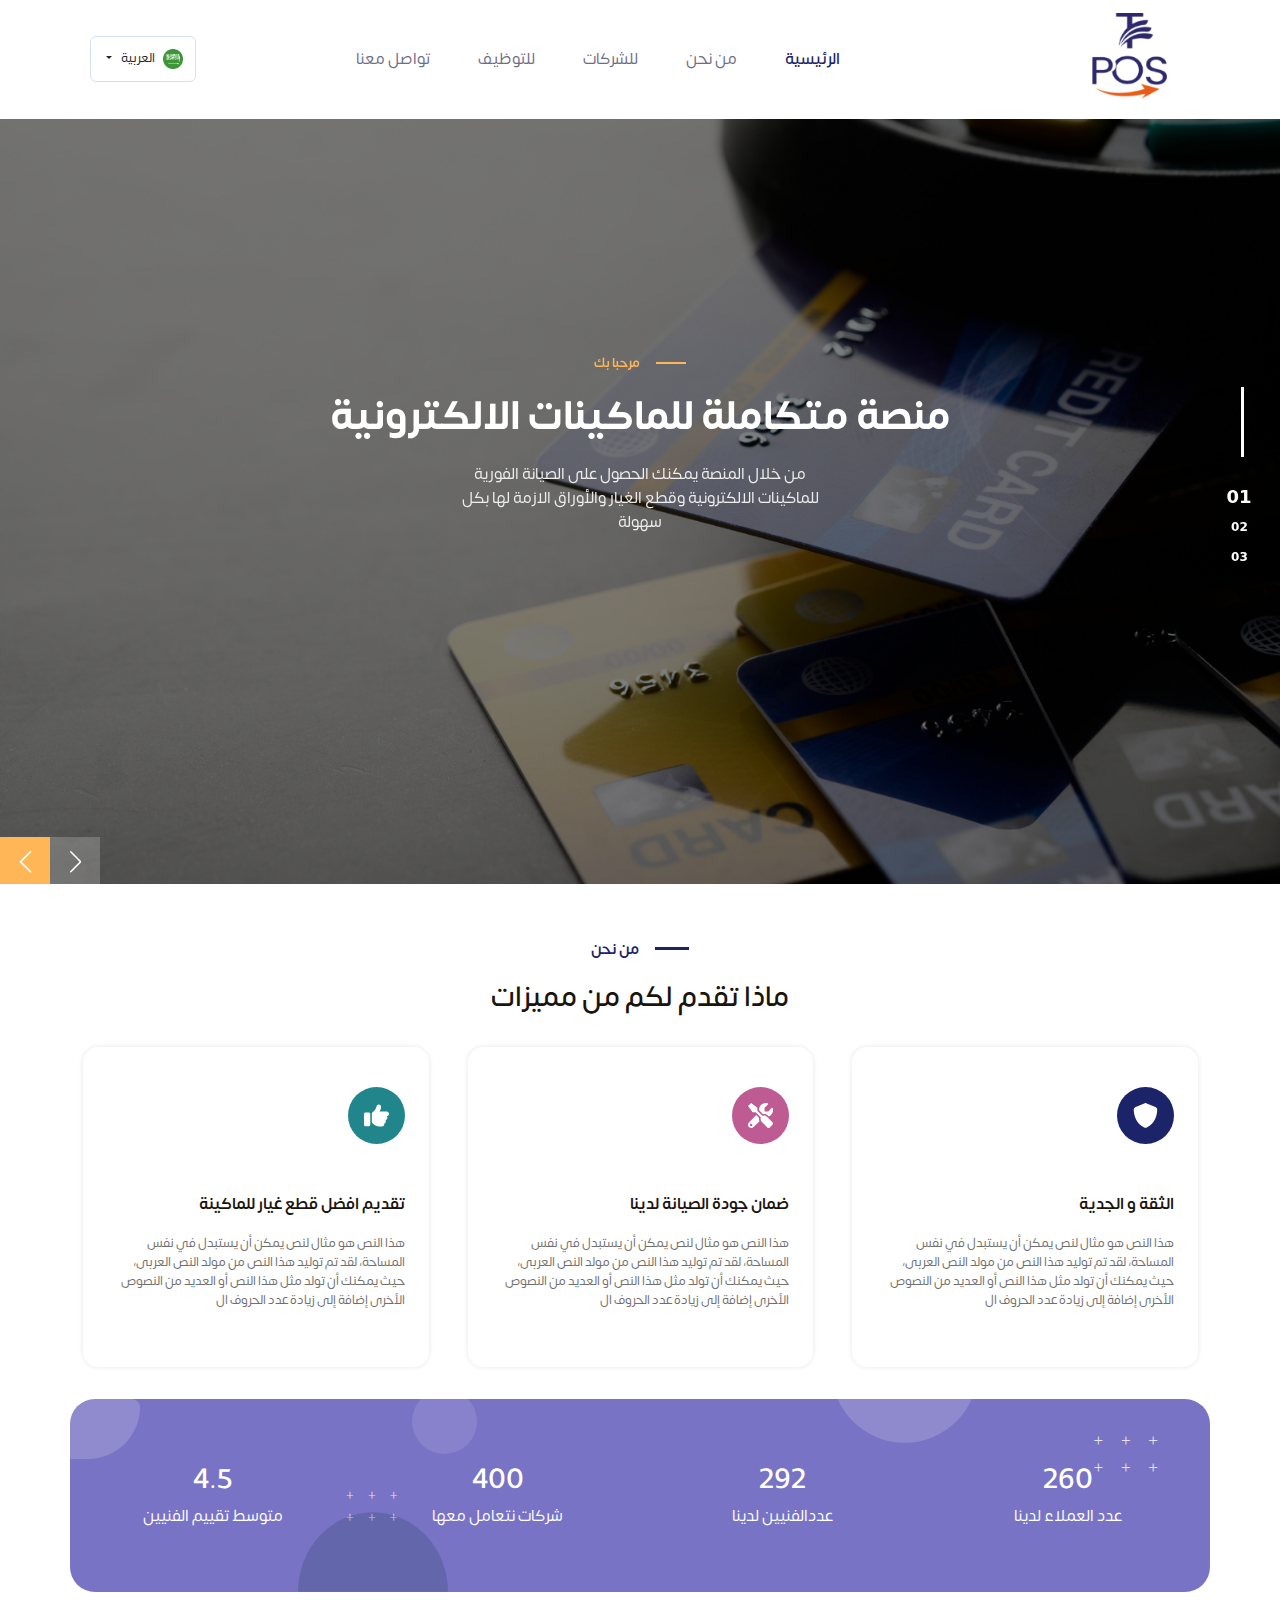
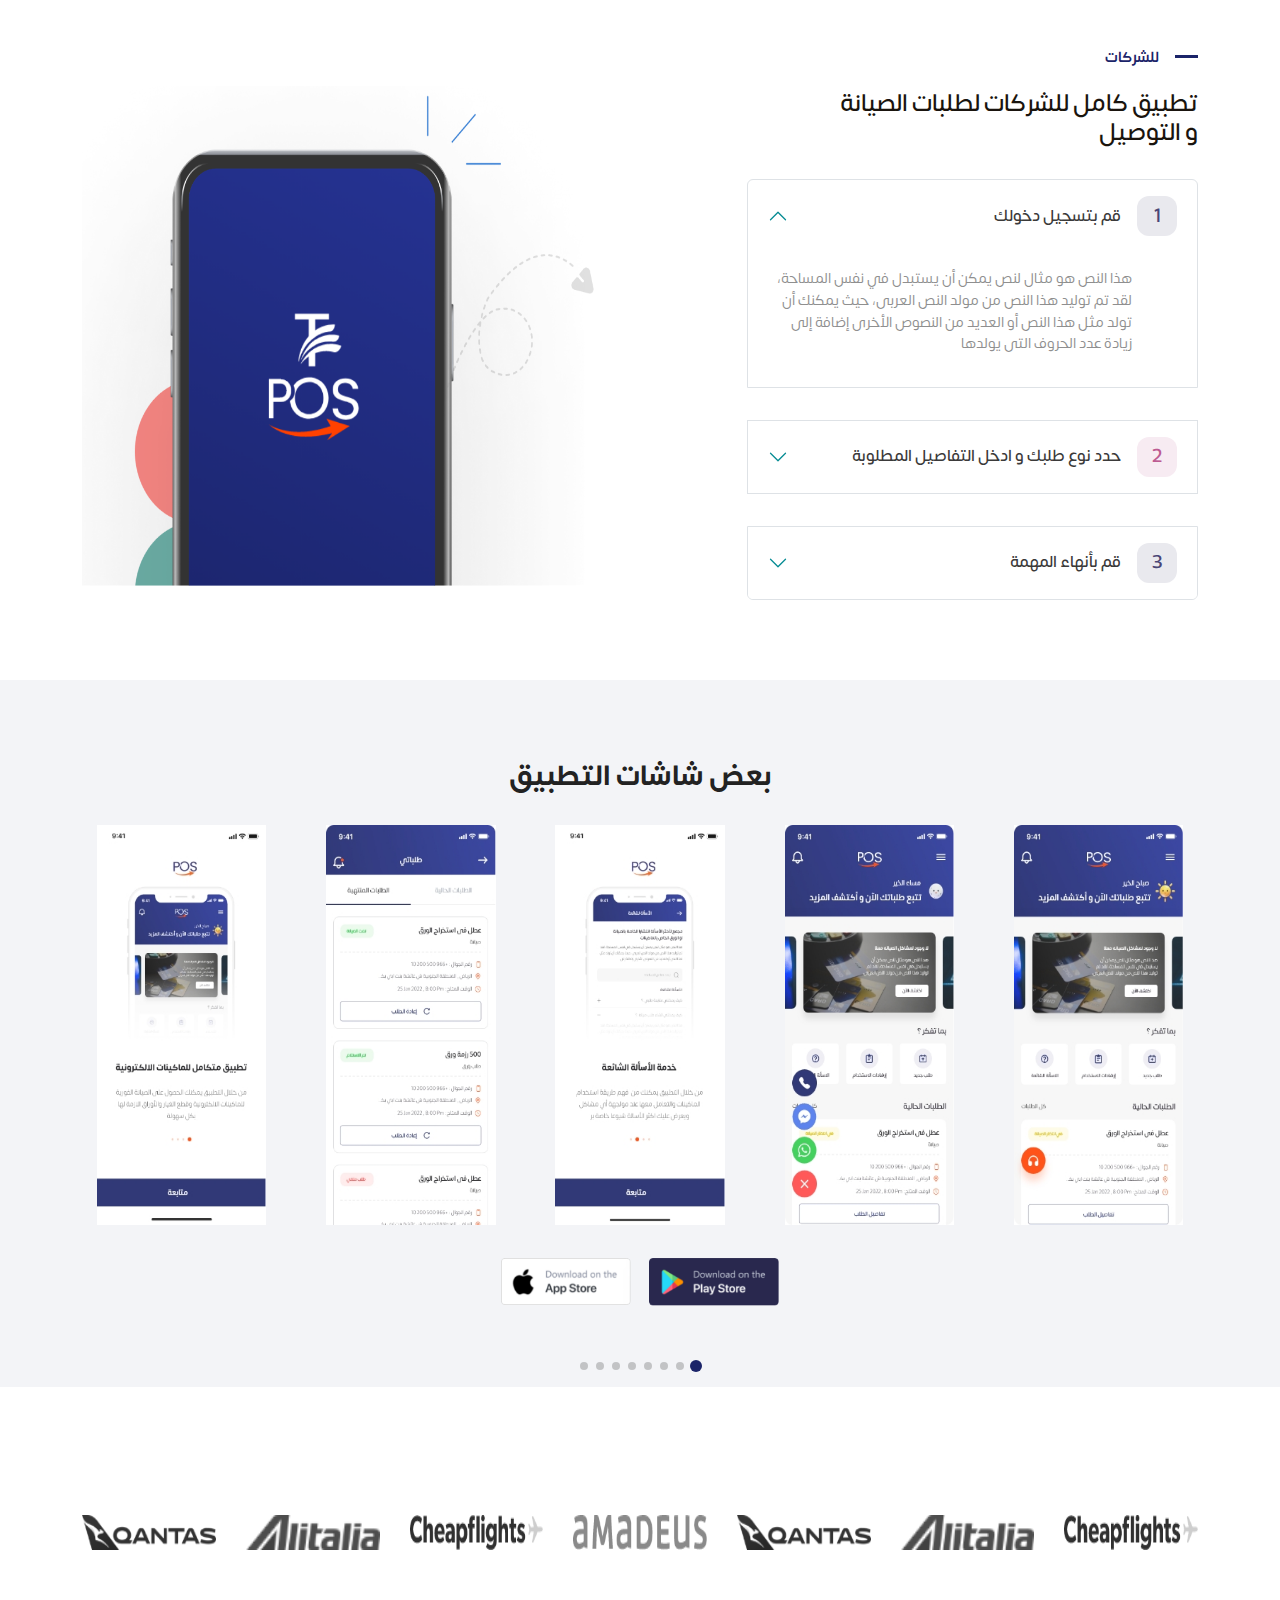
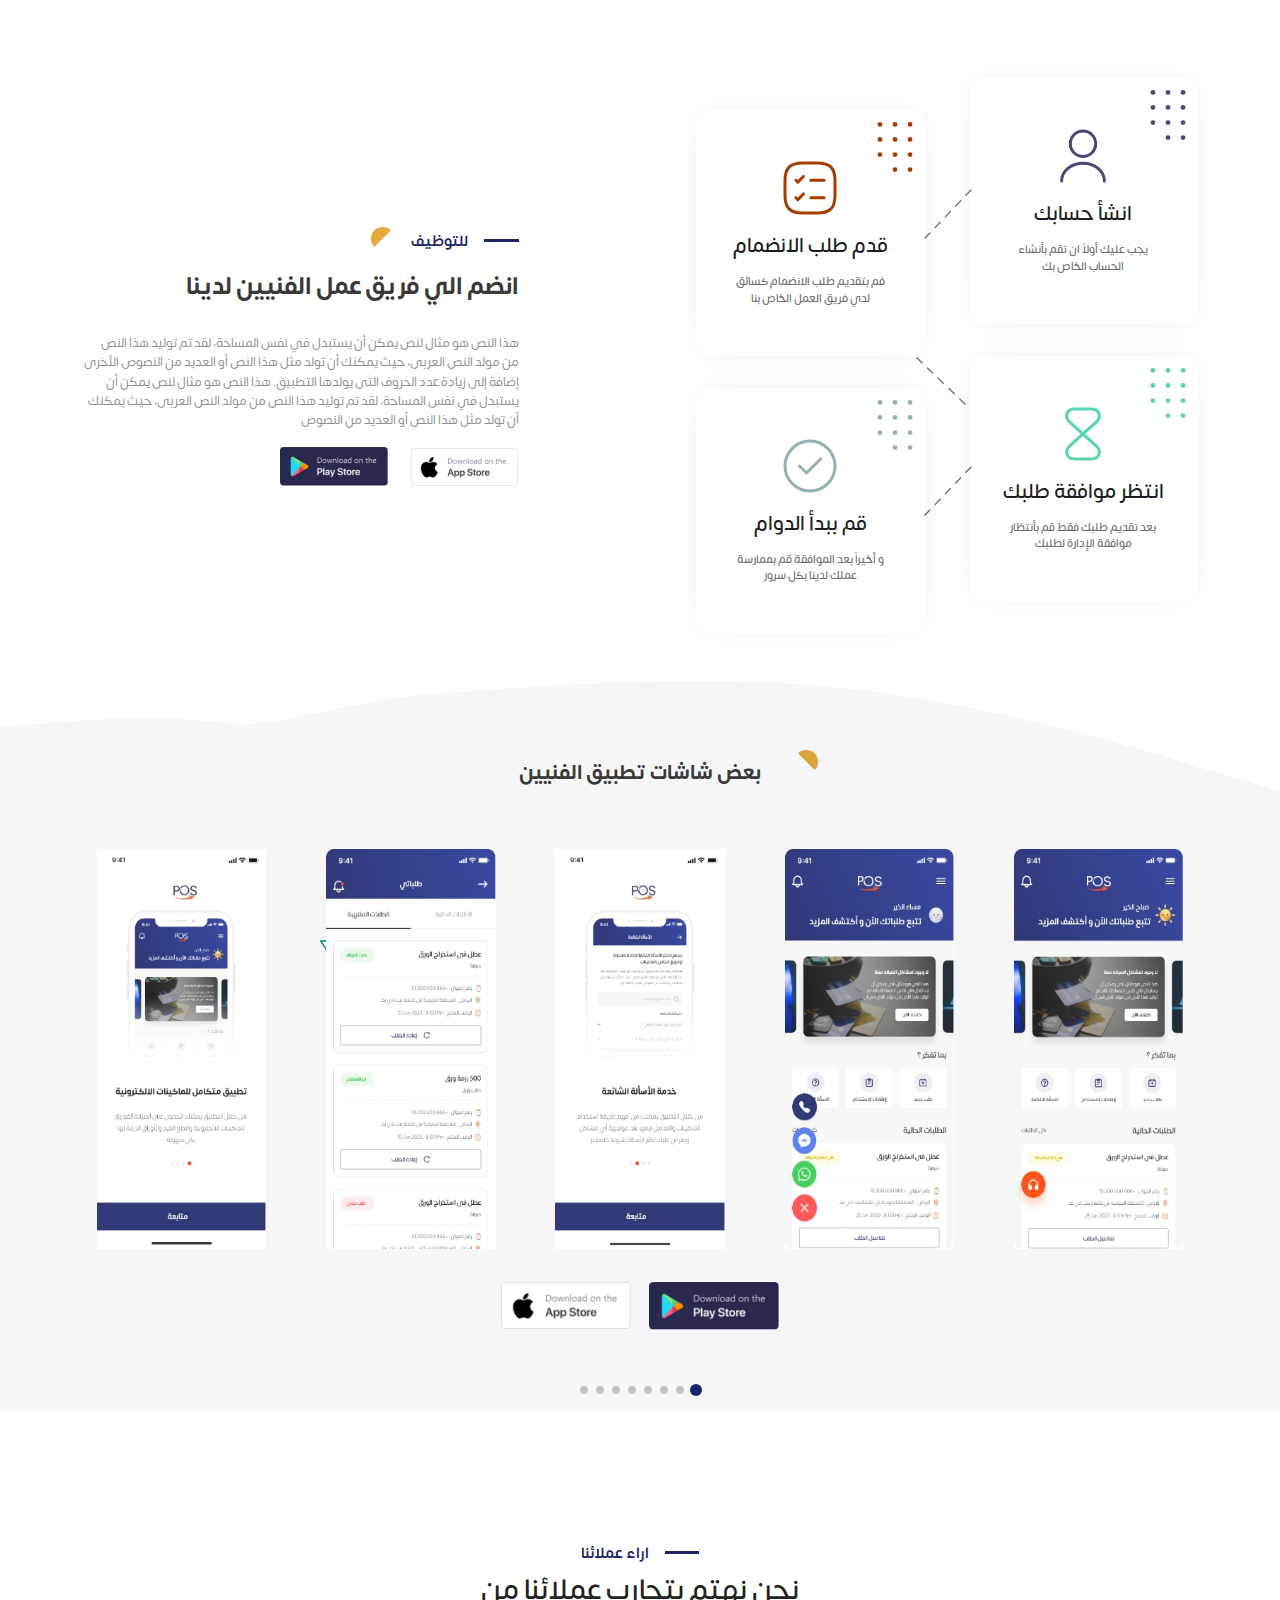
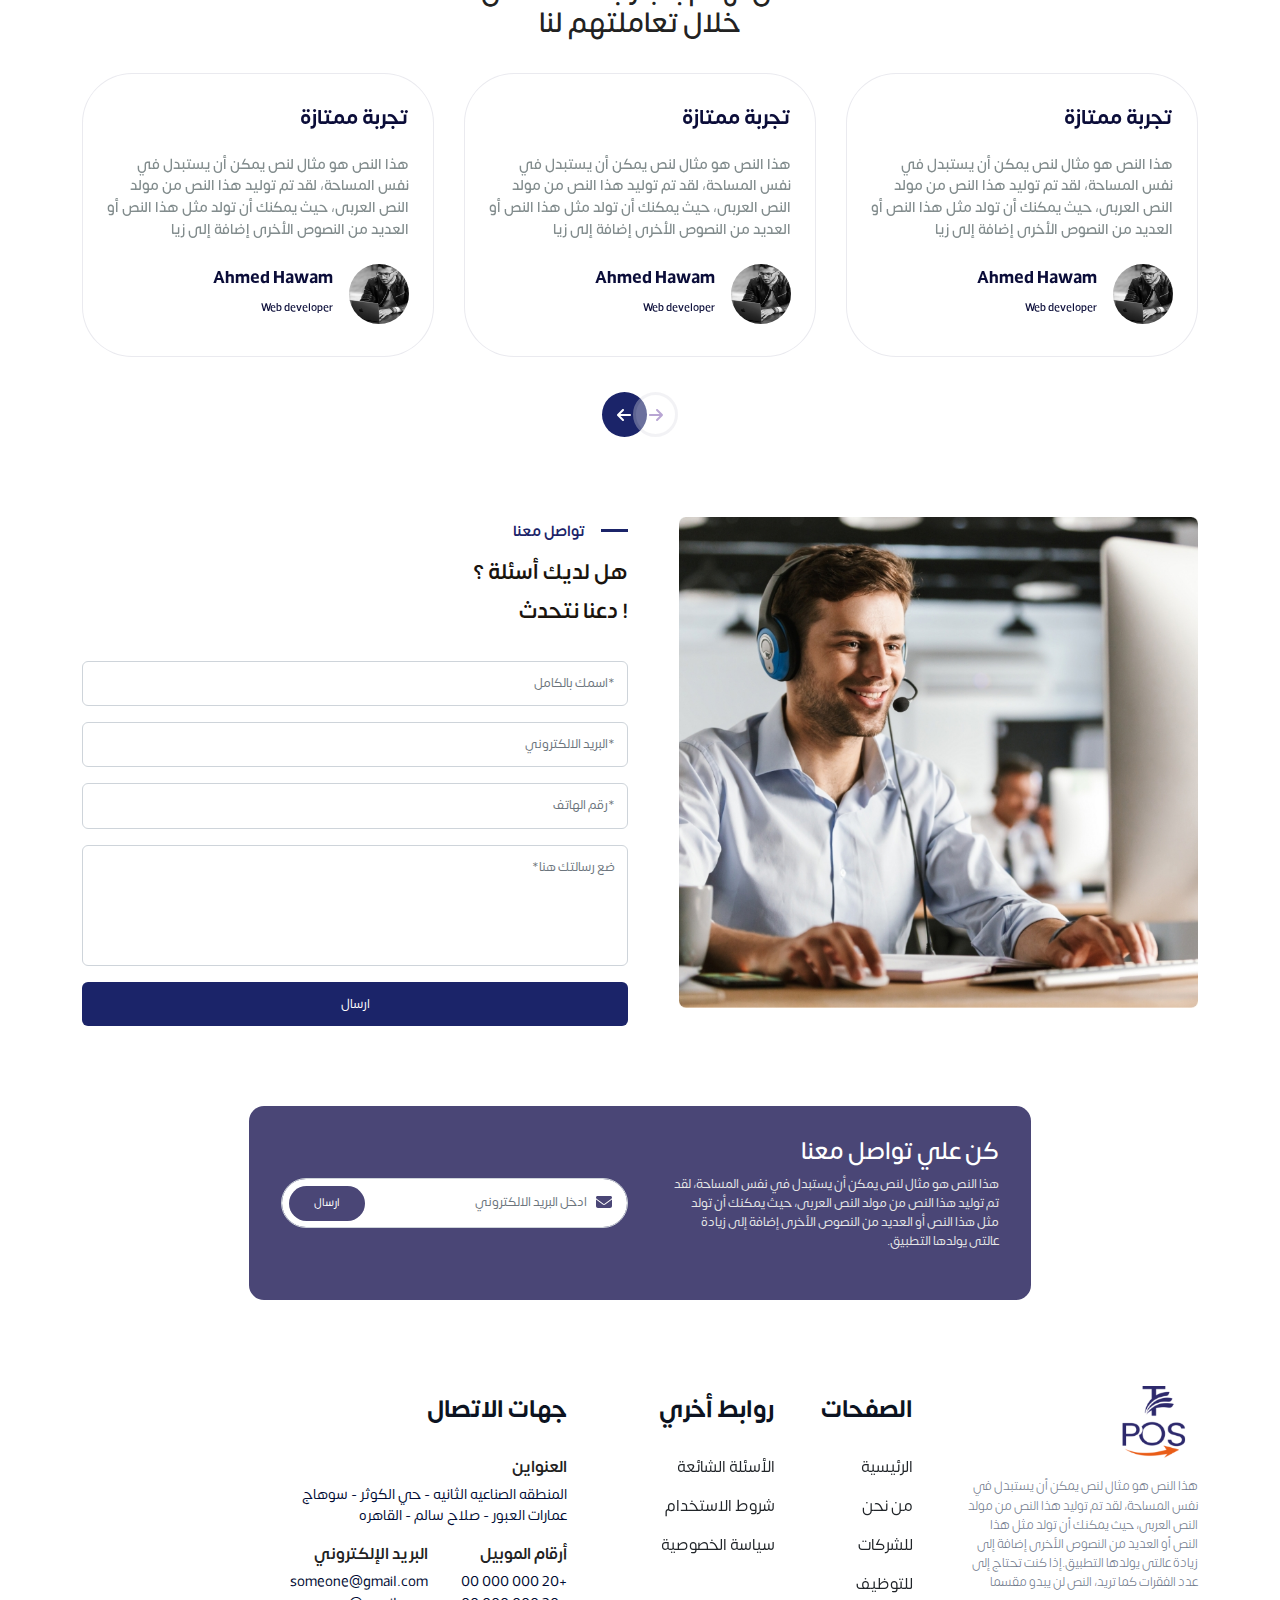
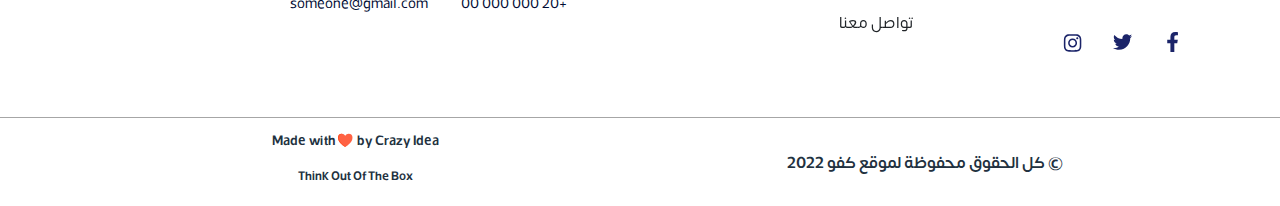
==== index.html @ 5442996f "first commit" ====
<!DOCTYPE html>
<html lang="en">
  <head>
    <meta charset="UTF-8" />
    <meta http-equiv="X-UA-Compatible" content="IE=edge" />
    <meta name="viewport" content="width=device-width, initial-scale=1.0" />
    <title>T Pos</title>
    <link rel="icon" type="image/x-icon" href="media/image/logo.ico" />
    <!-- Css -->
    <link rel="stylesheet" href="css/bootstrap.min.css" />
    <link rel="stylesheet" href="sass/style.css" />
    <link rel="stylesheet" href="css/fontawesome.min.css" />
    <link rel="stylesheet" href="css/all.min.css" />
    <link rel="stylesheet" href="css/swiper-bundle.min.css" />
    <link rel="stylesheet" href="css/hover-min.css" />

    <!-- Js -->
    <script src="js/bootstrap.min.js"></script>
    <script src="js/fontawesome.min.js"></script>
    <script src="js/all.min.js"></script>
    <script src="js/swiper-bundle.min.js"></script>
    <script src="js/jquery-3.5.1.min.js"></script>
    <style></style>
  </head>

  <body>
    <!-- =========== ? navbar =========== -->
    <nav class="navbar navbar-expand-lg">
      <div class="container">
        <a class="navbar-brand" href="#"
          ><img src="./media/image/logo.png" alt="logo"
        /></a>
        <button
          class="navbar-toggler"
          type="button"
          data-bs-toggle="collapse"
          data-bs-target="#navbarNav"
          aria-controls="navbarNav"
          aria-expanded="false"
          aria-label="Toggle navigation"
        >
          <span class="navbar-toggler-icon"></span>
        </button>
        <div class="collapse navbar-collapse" id="navbarNav">
          <ul class="navbar-nav">
            <li class="nav-item">
              <a class="nav-link" aria-current="page" href="index.html"
                >الرئيسية</a
              >
            </li>
            <li class="nav-item">
              <a class="nav-link" href="#about">من نحن</a>
            </li>
            <li class="nav-item">
              <a class="nav-link" href="#company">للشركات</a>
            </li>
            <li class="nav-item">
              <a class="nav-link" href="#employment">للتوظيف</a>
            </li>
            <li class="nav-item">
              <a class="nav-link" href="#contact">تواصل معنا</a>
            </li>
          </ul>
          <div class="dropdown">
            <button
              class="btn dropdown-toggle"
              type="button"
              data-bs-toggle="dropdown"
              aria-expanded="false"
            >
              <img src="./media/image/arabic.png" alt="lang" />العربية
            </button>
            <ul class="dropdown-menu">
              <li>
                <a class="dropdown-item" href="#">
                  <img src="./media/image/arabic.png" alt="lang" />العربية
                </a>
              </li>
              <li>
                <a class="dropdown-item" href="#">
                  <img src="./media/image/english.png" alt="lang" />الانجليزية
                </a>
              </li>
            </ul>
          </div>
        </div>
      </div>
    </nav>
    <!-- =========== ? navbar =========== -->

    <!-- =========== ? header =========== -->
    <section class="header">
      <!-- Swiper -->
      <div class="swiper-container headerSwiper">
        <div class="swiper-wrapper">
          <div class="swiper-slide">
            <img src="media/image/header.jpg" alt="header" />
          </div>
          <div class="swiper-slide">
            <img src="media/image/header.jpg" alt="header" />
          </div>
          <div class="swiper-slide">
            <img src="media/image/header.jpg" alt="header" />
          </div>
        </div>
        <div class="text-header">
          <p>مرحبا بك</p>
          <h1>منصة متكاملة للماكينات الالكترونية</h1>
          <span
            >من خلال المنصة يمكنك الحصول على الصيانة الفورية للماكينات
            الالكترونية وقطع الغيار والأوراق الازمة لها بكل سهولة</span
          >
        </div>
        <div class="arrow">
          <div class="swiper-button-next"></div>
          <div class="swiper-button-prev"></div>
        </div>
        <div class="swiper-pagination"></div>
      </div>

      <!-- Initialize Swiper -->
      <script>
        var swiper = new Swiper(".headerSwiper", {
          pagination: {
            el: ".swiper-pagination",
            clickable: true,
            renderBullet: function (index, className) {
              return (
                '<span class="' +
                className +
                '">' +
                "0" +
                (index + 1) +
                "</span>"
              );
            },
          },
          autoplay: {
            delay: 5000,
            disableOnInteraction: false,
          },
          navigation: {
            nextEl: ".swiper-button-next",
            prevEl: ".swiper-button-prev",
          },
        });
      </script>
    </section>
    <!-- =========== ? header =========== -->

    <!-- =========== ? about =========== -->
    <section class="about" id="about">
      <div class="container">
        <p class="text-header">من نحن</p>
        <h3 class="title_section">ماذا تقدم لكم من مميزات</h3>
        <!-- Start card about -->
        <div class="card_about">
          <i class="fa-solid fa-shield"></i>
          <h4>الثقة و الجدية</h4>
          <p>
            هذا النص هو مثال لنص يمكن أن يستبدل في نفس المساحة، لقد تم توليد هذا
            النص من مولد النص العربى، حيث يمكنك أن تولد مثل هذا النص أو العديد
            من النصوص الأخرى إضافة إلى زيادة عدد الحروف ال
          </p>
        </div>
        <!-- End card about -->

        <!-- Start card about -->
        <div class="card_about">
          <i class="fa-solid fa-screwdriver-wrench"></i>
          <h4>ضمان جودة الصيانة لدينا</h4>
          <p>
            هذا النص هو مثال لنص يمكن أن يستبدل في نفس المساحة، لقد تم توليد هذا
            النص من مولد النص العربى، حيث يمكنك أن تولد مثل هذا النص أو العديد
            من النصوص الأخرى إضافة إلى زيادة عدد الحروف ال
          </p>
        </div>
        <!-- End card about -->

        <!-- Start card about -->
        <div class="card_about">
          <i class="fa-solid fa-thumbs-up"></i>
          <h4>تقديم افضل قطع غيار للماكينة</h4>
          <p>
            هذا النص هو مثال لنص يمكن أن يستبدل في نفس المساحة، لقد تم توليد هذا
            النص من مولد النص العربى، حيث يمكنك أن تولد مثل هذا النص أو العديد
            من النصوص الأخرى إضافة إلى زيادة عدد الحروف ال
          </p>
        </div>
        <!-- End card about -->
      </div>
    </section>
    <!-- =========== ? about =========== -->

    <!-- =========== ? statistics =========== -->
    <section class="statistics container">
      <!-- Start card statistics -->
      <div class="card_statistics">
        <h3 class="counter">260</h3>
        <p>عدد العملاء لدينا</p>
      </div>
      <!-- End card statistics -->

      <!-- Start card statistics -->
      <div class="card_statistics">
        <h3 class="counter">292</h3>
        <p>عددالفنيين لدينا</p>
      </div>
      <!-- End card statistics -->

      <!-- Start card statistics -->
      <div class="card_statistics">
        <h3 class="counter">400</h3>
        <p>شركات نتعامل معها</p>
      </div>
      <!-- End card statistics -->

      <!-- Start card statistics -->
      <div class="card_statistics">
        <h3 class="counter">4.5</h3>
        <p>متوسط تقييم الفنيين</p>
      </div>
      <!-- End card statistics -->
    </section>
    <!-- =========== ? statistics =========== -->

    <!-- =========== ? company =========== -->
    <section class="company" id="company">
      <div class="container">
        <div class="row align-items-center">
          <div class="col-lg-5 col-12">
            <p class="text-header">للشركات</p>
            <h4 class="title_section">
              تطبيق كامل للشركات لطلبات الصيانة و التوصيل
            </h4>
            <div class="accordion" id="accordionExample">
              <div class="accordion-item">
                <h2 class="accordion-header" id="headingOne">
                  <button
                    class="accordion-button"
                    type="button"
                    data-bs-toggle="collapse"
                    data-bs-target="#collapseOne"
                    aria-expanded="true"
                    aria-controls="collapseOne"
                  >
                    <div class="number">1</div>
                    قم بتسجيل دخولك
                  </button>
                </h2>
                <div
                  id="collapseOne"
                  class="accordion-collapse collapse show"
                  aria-labelledby="headingOne"
                  data-bs-parent="#accordionExample"
                >
                  <div class="accordion-body">
                    <p>
                      هذا النص هو مثال لنص يمكن أن يستبدل في نفس المساحة، لقد تم
                      توليد هذا النص من مولد النص العربى، حيث يمكنك أن تولد مثل
                      هذا النص أو العديد من النصوص الأخرى إضافة إلى زيادة عدد
                      الحروف التى يولدها
                    </p>
                  </div>
                </div>
              </div>
              <div class="accordion-item">
                <h2 class="accordion-header" id="headingTwo">
                  <button
                    class="accordion-button collapsed"
                    type="button"
                    data-bs-toggle="collapse"
                    data-bs-target="#collapseTwo"
                    aria-expanded="false"
                    aria-controls="collapseTwo"
                  >
                    <div class="number">2</div>
                    حدد نوع طلبك و ادخل التفاصيل المطلوبة
                  </button>
                </h2>
                <div
                  id="collapseTwo"
                  class="accordion-collapse collapse"
                  aria-labelledby="headingTwo"
                  data-bs-parent="#accordionExample"
                >
                  <div class="accordion-body">
                    <p>
                      هذا النص هو مثال لنص يمكن أن يستبدل في نفس المساحة، لقد تم
                      توليد هذا النص من مولد النص العربى، حيث يمكنك أن تولد مثل
                      هذا النص أو العديد من النصوص الأخرى إضافة إلى زيادة عدد
                      الحروف التى يولدها
                    </p>
                  </div>
                </div>
              </div>
              <div class="accordion-item">
                <h2 class="accordion-header" id="headingThree">
                  <button
                    class="accordion-button collapsed"
                    type="button"
                    data-bs-toggle="collapse"
                    data-bs-target="#collapseThree"
                    aria-expanded="false"
                    aria-controls="collapseThree"
                  >
                    <div class="number">3</div>
                    قم بأنهاء المهمة
                  </button>
                </h2>
                <div
                  id="collapseThree"
                  class="accordion-collapse collapse"
                  aria-labelledby="headingThree"
                  data-bs-parent="#accordionExample"
                >
                  <div class="accordion-body">
                    <p>
                      هذا النص هو مثال لنص يمكن أن يستبدل في نفس المساحة، لقد تم
                      توليد هذا النص من مولد النص العربى، حيث يمكنك أن تولد مثل
                      هذا النص أو العديد من النصوص الأخرى إضافة إلى زيادة عدد
                      الحروف التى يولدها
                    </p>
                  </div>
                </div>
              </div>
            </div>
          </div>
          <div class="col-lg-7 col-12">
            <div class="image_company">
              <img src="./media/image/company.png" alt="company" />
            </div>
          </div>
        </div>
      </div>
    </section>
    <!-- =========== ? company =========== -->

    <!-- =========== ? application =========== -->
    <section class="application">
      <div class="container">
        <h3>بعض شاشات التطبيق</h3>
        <div class="swiper applicationSwiper">
          <div class="swiper-wrapper">
            <!-- For loop this swiper slide -->
            <div class="swiper-slide">
              <img src="./media/image/application/one.jpg" alt="logo" />
            </div>
            <!-- For loop this swiper slide -->

            <!-- For loop this swiper slide -->
            <div class="swiper-slide">
              <img src="./media/image/application/two.jpg" alt="logo" />
            </div>
            <!-- For loop this swiper slide -->

            <!-- For loop this swiper slide -->
            <div class="swiper-slide">
              <img src="./media/image/application/three.jpg" alt="logo" />
            </div>
            <!-- For loop this swiper slide -->

            <!-- For loop this swiper slide -->
            <div class="swiper-slide">
              <img src="./media/image/application/four.jpg" alt="logo" />
            </div>
            <!-- For loop this swiper slide -->

            <!-- For loop this swiper slide -->
            <div class="swiper-slide">
              <img src="./media/image/application/five.jpg" alt="logo" />
            </div>
            <!-- For loop this swiper slide -->

            <!-- For loop this swiper slide -->
            <div class="swiper-slide">
              <img src="./media/image/application/one.jpg" alt="logo" />
            </div>
            <!-- For loop this swiper slide -->

            <!-- For loop this swiper slide -->
            <div class="swiper-slide">
              <img src="./media/image/application/two.jpg" alt="logo" />
            </div>
            <!-- For loop this swiper slide -->

            <!-- For loop this swiper slide -->
            <div class="swiper-slide">
              <img src="./media/image/application/three.jpg" alt="logo" />
            </div>
            <!-- For loop this swiper slide -->
          </div>
          <div class="swiper-pagination"></div>
        </div>

        <div class="buttons">
          <a href="#" class="download_btn btn"
            ><img src="./media/image/google_play.png" alt="google_play"
          /></a>
          <a href="#" class="download_btn btn"
            ><img src="./media/image/apple_store.png" alt="apple_store"
          /></a>
        </div>
      </div>

      <!-- Initialize Swiper -->
      <script>
        var swiper = new Swiper(".applicationSwiper", {
          spaceBetween: 30,
          slidesPerGroup: 1,
          loop: true,
          pagination: {
            el: ".swiper-pagination",
            clickable: true,
          },
          autoplay: {
            delay: 5000,
            disableOnInteraction: false,
          },
          breakpoints: {
            300: {
              slidesPerView: 1,
              // slidesPerGroup: 1,
              loopFillGroupWithBlank: false,
            },
            768: {
              slidesPerView: 3,
              // slidesPerGroup: 1,
              loopFillGroupWithBlank: false,
            },
            1024: {
              slidesPerView: 5,
              spaceBetween: 30,
              loopFillGroupWithBlank: true,
            },
          },
        });
      </script>
    </section>
    <!-- =========== ? application =========== -->

    <!-- =========== ? partners =========== -->
    <section class="partners">
      <div class="container">
        <div class="swiper partnersSwiper">
          <div class="swiper-wrapper">
            <!-- For loop this swiper slide -->
            <div class="swiper-slide">
              <img src="./media/image/partners/logo1.png" alt="logo" />
            </div>
            <!-- For loop this swiper slide -->

            <!-- For loop this swiper slide -->
            <div class="swiper-slide">
              <img src="./media/image/partners/logo2.png" alt="logo" />
            </div>
            <!-- For loop this swiper slide -->

            <!-- For loop this swiper slide -->
            <div class="swiper-slide">
              <img src="./media/image/partners/logo3.png" alt="logo" />
            </div>
            <!-- For loop this swiper slide -->

            <!-- For loop this swiper slide -->
            <div class="swiper-slide">
              <img src="./media/image/partners/logo7.png" alt="logo" />
            </div>
            <!-- For loop this swiper slide -->

            <!-- For loop this swiper slide -->
            <div class="swiper-slide">
              <img src="./media/image/partners/logo1.png" alt="logo" />
            </div>
            <!-- For loop this swiper slide -->

            <!-- For loop this swiper slide -->
            <div class="swiper-slide">
              <img src="./media/image/partners/logo2.png" alt="logo" />
            </div>
            <!-- For loop this swiper slide -->

            <!-- For loop this swiper slide -->
            <div class="swiper-slide">
              <img src="./media/image/partners/logo3.png" alt="logo" />
            </div>
            <!-- For loop this swiper slide -->

            <!-- For loop this swiper slide -->
            <div class="swiper-slide">
              <img src="./media/image/partners/logo7.png" alt="logo" />
            </div>
            <!-- For loop this swiper slide -->
          </div>
        </div>
      </div>

      <!-- Initialize Swiper -->
      <script>
        var swiper = new Swiper(".partnersSwiper", {
          spaceBetween: 30,
          slidesPerGroup: 1,
          loop: true,
          loopFillGroupWithBlank: true,
          breakpoints: {
            300: {
              slidesPerView: 3,
              // slidesPerGroup: 1,
              loopFillGroupWithBlank: false,
            },
            768: {
              slidesPerView: 5,
              // slidesPerGroup: 1,
              loopFillGroupWithBlank: false,
            },
            1024: {
              slidesPerView: 7,
              spaceBetween: 30,
              loopFillGroupWithBlank: true,
            },
          },
        });
      </script>
      <!-- =========== ? partners =========== -->
    </section>
    <!-- =========== ? partners =========== -->

    <!-- =========== ? employment =========== -->
    <section class="employment" id="employment">
      <div class="container">
        <div class="row align-items-center">
          <div class="col-lg-6 col-12">
            <div class="d-flex flex-wrap">
              <!-- Start Card step -->
              <div class="card_step">
                <img src="./media/image/icon/user.svg" alt="card step img" />
                <h5>انشأ حسابك</h5>
                <p>يجب عليك أولاً ان تقم بأنشاء الحساب الخاص بك</p>
              </div>
              <!-- End Card step -->

              <!-- Start Card step -->
              <div class="card_step">
                <img
                  src="./media/image/icon/download.svg"
                  alt="card step img"
                />
                <h5>قدم طلب الانضمام</h5>
                <p>فم بتقديم طلب الانضمام كسائق لدي فريق العمل الخاص بنا</p>
              </div>
              <!-- End Card step -->

              <!-- Start Card step -->
              <div class="card_step">
                <img src="./media/image/icon/search.svg" alt="card step img" />
                <h5>انتظر موافقة طلبك</h5>
                <p>بعد تقديم طلبك فقط قم بأنتظار موافقة الإدارة لطلبك</p>
              </div>
              <!-- End Card step -->

              <!-- Start Card step -->
              <div class="card_step">
                <img src="./media/image/icon/check.svg" alt="card step img" />
                <h5>قم ببدأ الدوام</h5>
                <p>و أخيراً بعد الموافقة قم بممارسة عملك لدينا بكل سرور</p>
              </div>
              <!-- End Card step -->
            </div>
          </div>
          <div class="col-lg-6 col-12">
            <div class="download_buttons">
              <p class="text-header">للتوظيف</p>
              <h4 class="title_section">انضم الي فريق عمل الفنيين لدينا</h4>
              <p class="text">
                هذا النص هو مثال لنص يمكن أن يستبدل في نفس المساحة، لقد تم توليد
                هذا النص من مولد النص العربى، حيث يمكنك أن تولد مثل هذا النص أو
                العديد من النصوص الأخرى إضافة إلى زيادة عدد الحروف التى يولدها
                التطبيق. هذا النص هو مثال لنص يمكن أن يستبدل في نفس المساحة، لقد
                تم توليد هذا النص من مولد النص العربى، حيث يمكنك أن تولد مثل هذا
                النص أو العديد من النصوص
              </p>
              <a href="#" class="btn apple_store"
                ><img src="./media/image/apple_store.png" alt="apple store"
              /></a>
              <a href="#" class="btn google_play"
                ><img src="./media/image/google_play.png" alt="google play"
              /></a>
            </div>
          </div>
        </div>
      </div>
    </section>
    <!-- =========== ? employment =========== -->

    <!-- =========== ? best platform =========== -->
    <div class="app_technicians">
      <div class="container">
        <h5 class="title_section">بعض شاشات تطبيق الفنيين</h5>
        <div class="swiper appTechniciansSwiper">
          <div class="swiper-wrapper">
            <!-- For loop this swiper slide -->
            <div class="swiper-slide">
              <img src="./media/image/application/one.jpg" alt="logo" />
            </div>
            <!-- For loop this swiper slide -->

            <!-- For loop this swiper slide -->
            <div class="swiper-slide">
              <img src="./media/image/application/two.jpg" alt="logo" />
            </div>
            <!-- For loop this swiper slide -->

            <!-- For loop this swiper slide -->
            <div class="swiper-slide">
              <img src="./media/image/application/three.jpg" alt="logo" />
            </div>
            <!-- For loop this swiper slide -->

            <!-- For loop this swiper slide -->
            <div class="swiper-slide">
              <img src="./media/image/application/four.jpg" alt="logo" />
            </div>
            <!-- For loop this swiper slide -->

            <!-- For loop this swiper slide -->
            <div class="swiper-slide">
              <img src="./media/image/application/five.jpg" alt="logo" />
            </div>
            <!-- For loop this swiper slide -->

            <!-- For loop this swiper slide -->
            <div class="swiper-slide">
              <img src="./media/image/application/one.jpg" alt="logo" />
            </div>
            <!-- For loop this swiper slide -->

            <!-- For loop this swiper slide -->
            <div class="swiper-slide">
              <img src="./media/image/application/two.jpg" alt="logo" />
            </div>
            <!-- For loop this swiper slide -->

            <!-- For loop this swiper slide -->
            <div class="swiper-slide">
              <img src="./media/image/application/three.jpg" alt="logo" />
            </div>
            <!-- For loop this swiper slide -->
          </div>
          <div class="swiper-pagination"></div>
        </div>

        <div class="buttons">
          <a href="#" class="download_btn btn"
            ><img src="./media/image/google_play.png" alt="google_play"
          /></a>
          <a href="#" class="download_btn btn"
            ><img src="./media/image/apple_store.png" alt="apple_store"
          /></a>
        </div>

        <!-- Initialize Swiper -->
        <script>
          var swiper = new Swiper(".appTechniciansSwiper", {
            spaceBetween: 30,
            slidesPerGroup: 1,
            loop: true,
            pagination: {
              el: ".swiper-pagination",
              clickable: true,
            },
            autoplay: {
              delay: 5000,
              disableOnInteraction: false,
            },
            breakpoints: {
              300: {
                slidesPerView: 1,
                // slidesPerGroup: 1,
                loopFillGroupWithBlank: false,
              },
              768: {
                slidesPerView: 3,
                // slidesPerGroup: 1,
                loopFillGroupWithBlank: false,
              },
              1024: {
                slidesPerView: 5,
                spaceBetween: 30,
                loopFillGroupWithBlank: true,
              },
            },
          });
        </script>
      </div>
    </div>
    <!-- =========== ? best platform =========== -->

    <!-- =========== ? opinion =========== -->
    <section class="opinion">
      <div class="container">
        <h5 class="text-header">اراء عملائنا</h5>
        <h3>نحن نهتم بتجارب عملائنا من خلال تعاملتهم لنا</h3>
        <div class="swiper opinionSwiper">
          <div class="swiper-wrapper">
            <!-- For loop this swiper slide -->
            <div class="swiper-slide">
              <div class="card_opinion">
                <h5 class="text-head">تجربة ممتازة</h5>
                <p class="text">
                  هذا النص هو مثال لنص يمكن أن يستبدل في نفس المساحة، لقد تم
                  توليد هذا النص من مولد النص العربى، حيث يمكنك أن تولد مثل هذا
                  النص أو العديد من النصوص الأخرى إضافة إلى زيا
                </p>
                <div class="d-flex">
                  <img src="./media/image/7w7w.jpg" alt="person" />
                  <div class="title">
                    <p class="name">Ahmed Hawam</p>
                    <span>Web developer</span>
                  </div>
                </div>
              </div>
            </div>
            <!-- For loop this swiper slide -->

            <!-- For loop this swiper slide -->
            <div class="swiper-slide">
              <div class="card_opinion">
                <h5 class="text-head">تجربة ممتازة</h5>
                <p class="text">
                  هذا النص هو مثال لنص يمكن أن يستبدل في نفس المساحة، لقد تم
                  توليد هذا النص من مولد النص العربى، حيث يمكنك أن تولد مثل هذا
                  النص أو العديد من النصوص الأخرى إضافة إلى زيا
                </p>
                <div class="d-flex">
                  <img src="./media/image/7w7w.jpg" alt="person" />
                  <div class="title">
                    <p class="name">Ahmed Hawam</p>
                    <span>Web developer</span>
                  </div>
                </div>
              </div>
            </div>
            <!-- For loop this swiper slide -->

            <!-- For loop this swiper slide -->
            <div class="swiper-slide">
              <div class="card_opinion">
                <h5 class="text-head">تجربة ممتازة</h5>
                <p class="text">
                  هذا النص هو مثال لنص يمكن أن يستبدل في نفس المساحة، لقد تم
                  توليد هذا النص من مولد النص العربى، حيث يمكنك أن تولد مثل هذا
                  النص أو العديد من النصوص الأخرى إضافة إلى زيا
                </p>
                <div class="d-flex">
                  <img src="./media/image/7w7w.jpg" alt="person" />
                  <div class="title">
                    <p class="name">Ahmed Hawam</p>
                    <span>Web developer</span>
                  </div>
                </div>
              </div>
            </div>
            <!-- For loop this swiper slide -->

            <!-- For loop this swiper slide -->
            <div class="swiper-slide">
              <div class="card_opinion">
                <h5 class="text-head">تجربة ممتازة</h5>
                <p class="text">
                  هذا النص هو مثال لنص يمكن أن يستبدل في نفس المساحة، لقد تم
                  توليد هذا النص من مولد النص العربى، حيث يمكنك أن تولد مثل هذا
                  النص أو العديد من النصوص الأخرى إضافة إلى زيا
                </p>
                <div class="d-flex">
                  <img src="./media/image/7w7w.jpg" alt="person" />
                  <div class="title">
                    <p class="name">Ahmed Hawam</p>
                    <span>Web developer</span>
                  </div>
                </div>
              </div>
            </div>
            <!-- For loop this swiper slide -->
          </div>
          <div class="swiper-button-next"><i class="fa-solid fa-arrow-left"></i></div>
          <div class="swiper-button-prev"><i class="fa-solid fa-arrow-right"></i></div>
          <!-- <div class="swiper-pagination"></div> -->
        </div>
      </div>

      <!-- Initialize Swiper -->
      <script>
        var swiper = new Swiper(".opinionSwiper", {
          spaceBetween: 30,
          slidesPerGroup: 1,
          // loop: true,
          // pagination: {
          //     el: ".swiper-pagination",
          //     clickable: true,
          // },
          navigation: {
            nextEl: ".swiper-button-next",
            prevEl: ".swiper-button-prev",
          },
          autoplay: {
            delay: 5000,
            disableOnInteraction: false,
          },
          breakpoints: {
            300: {
              slidesPerView: 1,
              // slidesPerGroup: 1,
              loopFillGroupWithBlank: false,
            },
            768: {
              slidesPerView: 2,
              // slidesPerGroup: 1,
              loopFillGroupWithBlank: false,
            },
            1024: {
              slidesPerView: 3,
              spaceBetween: 30,
              loopFillGroupWithBlank: true,
            },
          },
        });
      </script>
    </section>
    <!-- =========== ? opinion =========== -->

    <!-- =========== ? contact =========== -->
    <section class="contact" id="contact">
      <div class="container">
        <div class="row">
          <div class="col-lg-6 col-12">
            <img src="./media/image/contact.jpg" alt="contact" />
          </div>
          <div class="col-lg-6 col-12">
            <h5 class="text-header">تواصل معنا</h5>
            <h2>هل لديك أسئلة ؟</h2>
            <h2>! دعنا نتحدث</h2>
            <form action="" class="form_contact">
              <div class="form-group">
                <input
                  type="text"
                  name=""
                  id=""
                  class="form-control"
                  placeholder="*اسمك بالكامل"
                />
              </div>
              <div class="form-group">
                <input
                  type="text"
                  name=""
                  id=""
                  class="form-control"
                  placeholder="*البريد الالكتروني"
                />
              </div>
              <div class="form-group">
                <input
                  type="text"
                  name=""
                  id=""
                  class="form-control"
                  placeholder="*رقم الهاتف"
                />
              </div>
              <div class="form-group">
                <textarea
                  name=""
                  id=""
                  cols="30"
                  rows="5"
                  class="form-control"
                  placeholder="ضع رسالتك هنا*"
                ></textarea>
              </div>
              <button type="submit" class="btn submit_form_conatct">
                ارسال
              </button>
            </form>
          </div>
        </div>
      </div>
    </section>
    <!-- =========== ? contact =========== -->

    <!-- =========== ? contact us =========== -->
    <section class="contact_us">
      <div class="container">
        <form action="" class="form_contact_us">
          <div class="row">
            <div class="col-lg-6 col-12">
              <h4>كن علي تواصل معنا</h4>
              <p>
                هذا النص هو مثال لنص يمكن أن يستبدل في نفس المساحة، لقد تم توليد
                هذا النص من مولد النص العربى، حيث يمكنك أن تولد مثل هذا النص أو
                العديد من النصوص الأخرى إضافة إلى زيادة عالتى يولدها التطبيق.
              </p>
            </div>
            <div class="col-lg-6 col-12">
              <div class="form-group">
                <i class="fa-solid fa-envelope"></i>
                <input
                  type="email"
                  name=""
                  id=""
                  class="form-control"
                  placeholder="ادخل البريد الالكتروني"
                />
                <button type="submit" class="btn">ارسال</button>
              </div>
            </div>
          </div>
        </form>
      </div>
    </section>
    <!-- =========== ? contact us =========== -->

    <!-- start footer section -->
    <footer>
      <div class="container">
        <div class="row">
          <div
            class="col-lg-3 col-md-12 col-sm-12 logo-col d-flex flex-column align-items-sm-center align-items-lg-start justify-content-sm-center contact"
          >
            <img src="./media/image/logo.png" alt="logo footer" />
            <p>
              هذا النص هو مثال لنص يمكن أن يستبدل في نفس المساحة، لقد تم توليد
              هذا النص من مولد النص العربى، حيث يمكنك أن تولد مثل هذا النص أو
              العديد من النصوص الأخرى إضافة إلى زيادة عالتى يولدها التطبيق.إذا
              كنت تحتاج إلى عدد الفقرات كما تريد، النص لن يبدو مقسما
            </p>
            <ul class="socialicon mt-2">
              <li>
                <a target="_blank" href="#"
                  ><i class="fab fa-facebook-f icon"></i
                ></a>
              </li>
              <li>
                <a target="_blank" href="#"
                  ><i class="fab fa-twitter icon"></i
                ></a>
              </li>
              <li>
                <a target="_blank" href="#"
                  ><i class="fab fa-instagram icon"></i
                ></a>
              </li>
            </ul>
          </div>
          <div class="d-lg-flex col-lg-9 col-md-12 col-sm-12 mx-auto">
            <div class="col-lg-2 col-md-12 col-sm-12 col-links">
              <div class="h3 d-block">الصفحات</div>
              <div class="d-lg-block">
                <ul>
                  <li>
                    <a href="index.html" class="hvr-float-shadow">الرئيسية</a>
                  </li>
                  <li>
                    <a href="#about" class="hvr-float-shadow">من نحن</a>
                  </li>
                  <li>
                    <a href="#company" class="hvr-float-shadow">للشركات</a>
                  </li>
                  <li>
                    <a href="#employment" class="hvr-float-shadow">للتوظيف</a>
                  </li>
                  <li>
                    <a href="#contact" class="hvr-float-shadow">تواصل معنا</a>
                  </li>
                </ul>
              </div>
            </div>
            <div class="col-lg-3 col-md-12 col-sm-12 col-links">
              <div class="h3 d-block">روابط أخري</div>
              <div class="d-lg-block">
                <ul>
                  <li>
                    <a href="faq.html" class="hvr-float-shadow"
                      >الأسئلة الشائعة</a
                    >
                  </li>
                  <li>
                    <a href="terms.html" class="hvr-float-shadow"
                      >شروط الاستخدام</a
                    >
                  </li>
                  <li>
                    <a href="privacy.html" class="hvr-float-shadow"
                      >سياسة الخصوصية</a
                    >
                  </li>
                </ul>
              </div>
            </div>
            <div class="col-lg-4 col-md-12 col-sm-12 p-0 col-links">
              <div class="h3 d-block">جهات الاتصال</div>
              <p>العنواين</p>
              <span>
                المنطقه الصناعيه الثانيه - حي الكوثر - سوهاج عمارات العبور -
                صلاح سالم - القاهره</span
              >
              <div class="row w-100">
                <div class="col-xl-6 col-12">
                  <p>أرقام الموبيل</p>
                  <a href="tel:+20 000 000 00">+20 000 000 00</a>
                  <a href="tel:+20 000 000 00">+20 000 000 00</a>
                </div>
                <div class="col-xl-6 col-12">
                  <p>البريد الإلكتروني</p>
                  <a href="mailto:someone@gmail.com">someone@gmail.com</a>
                  <a href="mailto:someone@gmail.com">someone@gmail.com</a>
                </div>
              </div>
            </div>
            <div class="col-lg-3 col-md-12 col-12 p-0 col-links">
              <iframe
                src="https://www.google.com/maps/embed?pb=!1m18!1m12!1m3!1d3418.960405149614!2d31.371055515097687!3d31.027352778424618!2m3!1f0!2f0!3f0!3m2!1i1024!2i768!4f13.1!3m3!1m2!1s0x14f79d1062afff57%3A0x40e6c610456cf723!2sCrazy%20Idea!5e0!3m2!1sen!2seg!4v1661687529231!5m2!1sen!2seg"
                width="100%"
                height="250"
                style="border: 0"
                allowfullscreen=""
                loading="lazy"
                referrerpolicy="no-referrer-when-downgrade"
              ></iframe>
            </div>
          </div>
        </div>
      </div>
      <div class="container-fluid p-0">
        <div class="footer-bottom">
          <div class="container">
            <div class="row">
              <div class="item text-center col-sm-6">
                <p class="my-3">© كل الحقوق محفوظة لموقع كفو 2022</p>
              </div>
              <div class="item text-center col-sm-6">
                <a target="_blank" href="https://crazyideaco.com">
                  <h6>
                    Made with
                    <img
                      class="my-heart"
                      src="./media/image/heart.svg"
                      alt="icon heart"
                    />
                    by Crazy Idea
                  </h6>
                </a>
                <span>Think Out Of The Box</span>
              </div>
            </div>
          </div>
        </div>
      </div>
    </footer>
    <!-- end footer section -->

    <script src="js/counterup.min.js"></script>
    <script src="js/waypoints.min.js"></script>
    <script src="js/main.js"></script>
    <script>
      $(".counter").counterUp({
        delay: 20,
        time: 2000,
      });
    </script>
  </body>
</html>
---- sass/style.css ----
body {
  direction: rtl;
  overflow-x: hidden;
}

@font-face {
  font-family: "light";
  src: url("../fonts/alfont_com_Somar-Light.otf");
}
@font-face {
  font-family: "regular";
  src: url("../fonts/alfont_com_Somar-Regular.otf");
}
@font-face {
  font-family: "medium";
  src: url("../fonts/alfont_com_Somar-Medium.otf");
}
@font-face {
  font-family: "semibold";
  src: url("../fonts/alfont_com_Somar-SemiBold.otf");
}
@font-face {
  font-family: "bold";
  src: url("../fonts/alfont_com_Somar-Bold.otf");
}
@font-face {
  font-family: "bold";
  src: url("../fonts/Poppins-Bold.otf");
}
/* ======= navbar ======= */
.navbar .navbar-brand img {
  width: 80%;
}
.navbar .navbar-collapse {
  justify-content: space-between;
  flex-grow: unset;
  width: 85%;
  margin: 0 auto;
}
.navbar .navbar-collapse .navbar-nav {
  width: 100%;
  justify-content: center;
}
.navbar .navbar-collapse .navbar-nav .nav-item {
  margin: 0 1rem;
}
.navbar .navbar-collapse .navbar-nav .nav-item .nav-link {
  font-family: "regular";
  color: #6c6d88;
}
.navbar .navbar-collapse .navbar-nav .nav-item .nav-link.active {
  font-family: "Medium";
  color: #1B2469;
}
.navbar .navbar-collapse .dropdown .dropdown-toggle {
  font-family: "regular";
  font-size: 0.8rem;
  padding: 0.75rem;
  border: 0.75px solid #d4e1f4;
}
.navbar .navbar-collapse .dropdown .dropdown-toggle img {
  width: 20px;
  height: 20px;
  -webkit-margin-end: 0.5rem;
          margin-inline-end: 0.5rem;
}
.navbar .navbar-collapse .dropdown .dropdown-toggle::after {
  margin-right: 0.55em;
}
.navbar .navbar-collapse .dropdown .dropdown-toggle:hover {
  border-color: transparent;
  border: 0.75px solid #d4e1f4;
}
.navbar .navbar-collapse .dropdown .dropdown-menu .dropdown-item {
  font-family: "regular";
  font-size: 0.8rem;
  text-align: start;
}
.navbar .navbar-collapse .dropdown .dropdown-menu .dropdown-item img {
  width: 20px;
  height: 20px;
  -webkit-margin-end: 0.5rem;
          margin-inline-end: 0.5rem;
}

/* ======= navbar ======= */
/* ======= header ======= */
.header {
  height: 85vh;
  position: relative;
}
.header .swiper {
  width: 100%;
  height: 100%;
  position: relative;
}
.header .swiper .swiper-pagination {
  display: flex;
  flex-direction: column;
  bottom: 40%;
  right: 4%;
}
.header .swiper-slide {
  text-align: center;
  background: #fff;
  display: flex;
  justify-content: center;
  align-items: center;
}
.header .swiper-slide img {
  display: block;
  width: 100%;
  height: 100%;
  -o-object-fit: cover;
     object-fit: cover;
}
.header .swiper-pagination-bullet {
  width: 20px !important;
  height: 20px !important;
  text-align: center;
  line-height: 20px;
  margin: 5px !important;
  font-size: 12px;
  color: #fff;
  opacity: 1 !important;
  font-weight: bold;
  background: transparent !important;
}
.header .swiper-pagination-bullet-active {
  color: #fff;
}
.header .swiper-button-next {
  position: absolute;
  left: 50px !important;
  right: auto !important;
  bottom: 0 !important;
  height: 50px;
  width: 50px;
}
.header .swiper-container-rtl .swiper-button-prev {
  position: absolute;
  left: 50px !important;
  right: auto !important;
  bottom: 0 !important;
  height: 50px;
  width: 50px;
}
.header .swiper-container-rtl .swiper-button-next {
  left: 0% !important;
  right: auto !important;
  bottom: 0 !important;
  height: 50px;
  width: 50px;
  background-color: #FFB656;
}
.header .swiper-container-rtl .swiper-button-next:after {
  transform: scale(0.5);
  color: #fff;
}
.header .swiper-button-prev {
  left: 0% !important;
  right: auto !important;
  bottom: 0 !important;
  height: 50px;
  width: 50px;
  background-color: #FFB656;
}
.header .swiper-button-prev:after {
  transform: scale(0.5);
  color: #fff;
}
.header .swiper-button-next.swiper-button-disabled {
  background-color: rgba(255, 255, 255, 0.2);
  opacity: 1 !important;
}
.header .swiper-button-prev.swiper-button-disabled {
  background-color: rgba(255, 255, 255, 0.2);
  opacity: 1 !important;
}
.header .text-header {
  position: absolute;
  top: 30%;
  z-index: 99;
  text-align: center;
  color: #fff;
  width: 80%;
  right: 10%;
  left: 10%;
}
.header .text-header span {
  display: block;
  color: #ededed;
  font-family: "regular";
  width: 35%;
  margin: 2% auto;
}
.header .text-header p {
  font-family: "semibold";
  display: flex;
  align-items: center;
  justify-content: center;
  color: #FFB656;
  font-size: 1.2rem;
}
.header .text-header p::before {
  content: "";
  width: 3%;
  margin-left: 1rem;
  height: 2px;
  background-color: #FFB656;
}
.header .text-header h1 {
  font-family: "bold";
}
.header .swiper-container {
  height: 100%;
}
.header .swiper-container .swiper-pagination {
  display: flex;
  flex-direction: column;
  position: absolute;
  height: -webkit-fit-content;
  height: -moz-fit-content;
  height: fit-content;
  top: 35%;
  right: 2%;
}
.header .swiper-container .swiper-pagination::before {
  content: "";
  width: 3px;
  height: 70px;
  background-color: #fff;
  margin: 0 10px 25px;
}
.header .arrow {
  width: 100%;
  position: absolute;
  bottom: 25px;
  left: 0;
}

/* ======= header ======= */
/* ======= about ======= */
.about {
  margin-top: 3rem;
}
.about .text-header {
  font-family: "semibold";
  display: flex;
  align-items: center;
  justify-content: center;
  color: #1B2469;
  font-size: 1.4rem;
}
.about .text-header::before {
  content: "";
  width: 3%;
  margin-left: 1rem;
  height: 3px;
  background-color: #1B2469;
}
.about .title_section {
  font-family: "Medium";
  color: #1a140e;
  text-align: center;
  margin-bottom: 2rem;
}
.about .card_about {
  width: 31%;
  display: inline-block;
  box-shadow: 0 0 5px rgba(0, 0, 0, 0.1);
  border-radius: 15px;
  padding: 2.5rem 1.5rem;
  -webkit-margin-end: 3%;
          margin-inline-end: 3%;
  transition: background-color 1s ease-out 100ms;
}
.about .card_about svg {
  width: 25px;
  height: 25px;
  padding: 1rem;
  color: #fff;
  border-radius: 50%;
  margin-bottom: 1.5rem;
}
.about .card_about:nth-child(3) svg {
  background-color: #1B2469;
}
.about .card_about:nth-child(3):hover {
  background-color: #1B2469;
  transition: background-color 1s ease-out 100ms;
}
.about .card_about:nth-child(3):hover svg {
  background-color: #fff;
  color: #1B2469;
}
.about .card_about:nth-child(3):hover h4 {
  color: #fff;
}
.about .card_about:nth-child(3):hover p {
  color: #fff;
}
.about .card_about:nth-child(4) svg {
  background-color: #bd5b92;
}
.about .card_about:nth-child(4):hover {
  background-color: #bd5b92;
  transition: background-color 1s ease-out 100ms;
}
.about .card_about:nth-child(4):hover svg {
  background-color: #fff;
  color: #bd5b92;
}
.about .card_about:nth-child(4):hover h4 {
  color: #fff;
}
.about .card_about:nth-child(4):hover p {
  color: #fff;
}
.about .card_about:nth-child(5) svg {
  background-color: #20868C;
}
.about .card_about:nth-child(5):hover {
  background-color: #20868C;
  transition: background-color 1s ease-out 100ms;
}
.about .card_about:nth-child(5):hover svg {
  background-color: #fff;
  color: #20868C;
}
.about .card_about:nth-child(5):hover h4 {
  color: #fff;
}
.about .card_about:nth-child(5):hover p {
  color: #fff;
}
.about .card_about:last-child {
  -webkit-margin-end: 0;
          margin-inline-end: 0;
}
.about .card_about h4 {
  font-family: "semibold";
  color: #1a140e;
  margin: 1rem 0;
}
.about .card_about p {
  font-family: "regular";
  color: #707070;
  font-size: 0.8rem;
}

/* ======= about ======= */
/* ======= statistics ======= */
.statistics {
  margin-top: 2rem;
  display: flex;
  background-color: #7973c5;
  padding: 4rem 0;
  border-radius: 25px;
  position: relative;
  overflow: hidden;
}
.statistics::after {
  content: "";
  background-image: url(../media/image/icon/top_right_circle.svg);
  background-size: 150px 50px;
  display: inline-block;
  width: 150px;
  height: 50px;
  position: absolute;
  top: 0;
  right: 20%;
}
.statistics::before {
  content: "";
  background-image: url(../media/image/icon/top_left_circle.svg);
  display: inline-block;
  width: 70px;
  height: 60px;
  border-radius: 0 50% 200px 0;
  position: absolute;
  top: 0;
  left: 0;
}
.statistics .card_statistics {
  width: 25%;
  text-align: center;
}
.statistics .card_statistics h3 {
  font-family: "Medium";
  color: #fff;
}
.statistics .card_statistics p {
  font-family: "regular";
  margin-bottom: 0;
  color: #fff;
}
.statistics .card_statistics:nth-child(1)::after {
  content: "";
  background-image: url(../media/image/icon/stars.svg);
  background-size: 100px 50px;
  display: inline-block;
  width: 100px;
  height: 50px;
  position: absolute;
  top: 15%;
  right: 3%;
}
.statistics .card_statistics:nth-child(3)::before {
  content: "";
  background-image: url(../media/image/icon/circle.svg);
  background-size: 65px 65px;
  display: inline-block;
  width: 65px;
  height: 65px;
  position: absolute;
  top: -5%;
  left: 30%;
}
.statistics .card_statistics:nth-child(4)::before {
  content: "";
  background-image: url(../media/image/icon/stars.svg);
  background-size: 80px 40px;
  display: inline-block;
  width: 80px;
  height: 40px;
  position: absolute;
  top: 45%;
  left: 23%;
}
.statistics .card_statistics:nth-child(4)::after {
  content: "";
  background-image: url(../media/image/icon/have_bottom_circle.svg);
  background-size: 150px 80px;
  display: inline-block;
  width: 150px;
  height: 80px;
  position: absolute;
  bottom: 0;
  left: 20%;
}

/* ======= statistics ======= */
/* ======= company ======= */
.company {
  margin-top: 3rem;
}
.company .text-header {
  font-family: "semibold";
  display: flex;
  align-items: center;
  justify-content: start;
  color: #1B2469;
  font-size: 1.4rem;
}
.company .text-header::before {
  content: "";
  width: 5%;
  margin-left: 1rem;
  height: 3px;
  background-color: #1B2469;
}
.company .title_section {
  font-family: "Medium";
  color: #1a140e;
  text-align: start;
  width: 80%;
  margin-bottom: 2rem;
}
.company .accordion .accordion-item {
  margin-bottom: 2rem;
  border-top: var(--bs-accordion-border-width) solid var(--bs-accordion-border-color);
}
.company .accordion .accordion-item .accordion-header .accordion-button {
  color: #3b3a3a;
  font-family: "Medium";
}
.company .accordion .accordion-item .accordion-header .accordion-button .number {
  display: flex;
  width: 40px;
  height: 40px;
  justify-content: center;
  align-items: center;
  font-size: 1.2rem;
  -webkit-margin-end: 1rem;
          margin-inline-end: 1rem;
}
.company .accordion .accordion-item .accordion-header .accordion-button::after {
  margin-right: auto;
  margin-left: unset;
  filter: invert(34%) sepia(45%) saturate(6599%) hue-rotate(165deg) brightness(95%) contrast(96%);
}
.company .accordion .accordion-item .accordion-header .accordion-button:not(.collapsed) {
  background-color: transparent;
  box-shadow: unset;
}
.company .accordion .accordion-item .accordion-header .accordion-button:not(.collapsed)::after {
  background-image: var(--bs-accordion-btn-icon) !important;
}
.company .accordion .accordion-item .accordion-header .accordion-button:focus {
  box-shadow: none;
}
.company .accordion .accordion-item .accordion-collapse .accordion-body {
  font-family: "regular";
  color: #8f8f8f;
  font-size: 0.9rem;
  width: 90%;
  -webkit-margin-start: auto;
          margin-inline-start: auto;
}
.company .accordion .accordion-item:nth-child(1) .accordion-header .accordion-button .number {
  color: #4a4676;
  background-color: rgba(74, 70, 118, 0.12);
  border-radius: 12px;
}
.company .accordion .accordion-item:nth-child(2) .accordion-header .accordion-button .number {
  color: #bd5b92;
  background-color: rgba(189, 91, 146, 0.12);
  border-radius: 12px;
}
.company .accordion .accordion-item:nth-child(3) .accordion-header .accordion-button .number {
  color: #4a4676;
  background-color: rgba(74, 70, 118, 0.12);
  border-radius: 12px;
}
.company .image_company {
  position: relative;
}
.company .image_company img {
  height: 500px;
  width: 80%;
  display: block;
  -webkit-margin-start: auto;
          margin-inline-start: auto;
}

/* ======= company ======= */
/* ======= application ======= */
.application {
  margin-top: 3rem;
  padding: 5rem 0;
  background-color: rgba(27, 36, 105, 0.05);
  position: relative;
}
.application h3 {
  font-family: "bold";
  color: #222222;
  text-align: center;
  margin-bottom: 2rem;
}
.application .swiper {
  width: 100%;
  height: 100%;
  overflow-x: hidden;
}
.application .swiper .swiper-slide {
  text-align: center;
  font-size: 18px;
  /* Center slide text vertically */
  display: flex;
  justify-content: center;
  align-items: center;
}
.application .swiper .swiper-slide img {
  display: block;
  width: 85%;
  height: 400px;
  margin: 0 auto;
}
.application .swiper .swiper-pagination .swiper-pagination-bullet.swiper-pagination-bullet-active {
  background: #1B2469;
}
.application .buttons {
  display: flex;
  justify-content: center;
  margin-top: 2rem;
}
.application .buttons .download_btn {
  padding: 0;
  margin: 0 0.5rem;
}
.application .buttons .download_btn img {
  width: 130px;
}
.application .buttons .download_btn:hover {
  border-color: transparent;
}

/* ======= application ======= */
/* ======= partners ======= */
.partners {
  margin: 8rem 0;
}
.partners .swiper {
  width: 100%;
  height: 100%;
  overflow-x: hidden;
}
.partners .swiper .swiper-slide {
  text-align: center;
  font-size: 18px;
  background: #fff;
  /* Center slide text vertically */
  display: flex;
  justify-content: center;
  align-items: center;
}
.partners .swiper .swiper-slide img {
  display: block;
  width: 100%;
  height: 35px;
  margin: 0 auto;
  filter: grayscale(1);
  transition: 0.7s ease-in-out;
}
.partners .swiper .swiper-slide img:hover {
  filter: grayscale(0);
  transition: 0.7s ease-in-out;
}

/* ======= partners ======= */
/* ======= employment ======= */
.employment .card_step {
  box-shadow: 0 0 31px rgba(0, 0, 0, 0.05);
  width: 42%;
  height: -webkit-fit-content;
  height: -moz-fit-content;
  height: fit-content;
  text-align: center;
  display: inline-block;
  padding: 3rem 2rem;
  margin-bottom: 0;
  -webkit-margin-end: 8%;
          margin-inline-end: 8%;
  border-radius: 14px;
  position: relative;
}
.employment .card_step img {
  width: 60px;
  height: 60px;
}
.employment .card_step h5 {
  font-family: "Medium";
  color: #1d1d26;
  margin: 1rem 0;
}
.employment .card_step p {
  font-family: "Medium";
  color: #707070;
  font-size: 0.7rem;
  margin-bottom: 0;
}
.employment .card_step:nth-child(even) {
  -webkit-margin-end: 0;
          margin-inline-end: 0;
  margin-top: 2rem;
}
.employment .card_step:nth-child(1)::after {
  content: "";
  background-image: url("../media/image/icon/dots_pirple.svg");
  background-size: 50px 50px;
  display: inline-block;
  width: 50px;
  height: 50px;
  position: absolute;
  top: 5%;
  right: 2%;
}
.employment .card_step:nth-child(1)::before {
  content: "";
  background-image: url("../media/image/icon/line.svg");
  background-size: 50px 50px;
  display: inline-block;
  width: 50px;
  height: 50px;
  position: absolute;
  top: 45%;
  left: -20%;
  z-index: -1;
}
.employment .card_step:nth-child(2)::after {
  content: "";
  background-image: url("../media/image/icon/dots_brouwn.svg");
  background-size: 50px 50px;
  display: inline-block;
  width: 50px;
  height: 50px;
  position: absolute;
  top: 5%;
  right: 2%;
}
.employment .card_step:nth-child(2)::before {
  content: "";
  background-image: url("../media/image/icon/line.svg");
  transform: rotate(90deg);
  background-size: 50px 50px;
  display: inline-block;
  width: 50px;
  height: 50px;
  position: absolute;
  top: 100%;
  right: -18%;
  z-index: -1;
}
.employment .card_step:nth-child(3)::after {
  content: "";
  background-image: url("../media/image/icon/dots_green.svg");
  background-size: 50px 50px;
  display: inline-block;
  width: 50px;
  height: 50px;
  position: absolute;
  top: 5%;
  right: 2%;
}
.employment .card_step:nth-child(3)::before {
  content: "";
  background-image: url("../media/image/icon/line.svg");
  background-size: 50px 50px;
  display: inline-block;
  width: 50px;
  height: 50px;
  position: absolute;
  top: 45%;
  left: -20%;
  z-index: -1;
}
.employment .card_step:nth-child(4)::after {
  content: "";
  background-image: url("../media/image/icon/dots_dark_green.svg");
  background-size: 50px 50px;
  display: inline-block;
  width: 50px;
  height: 50px;
  position: absolute;
  top: 5%;
  right: 2%;
}
.employment .download_buttons {
  width: 80%;
  -webkit-margin-start: auto;
          margin-inline-start: auto;
}
.employment .download_buttons .text-header {
  font-family: "semibold";
  display: flex;
  align-items: center;
  justify-content: start;
  color: #1B2469;
  font-size: 1.4rem;
  position: relative;
}
.employment .download_buttons .text-header::before {
  content: "";
  width: 8%;
  margin-left: 1rem;
  height: 3px;
  background-color: #1B2469;
}
.employment .download_buttons .text-header::after {
  content: "";
  background-image: url("../media/image/icon/best_icon.svg");
  background-size: 25px 25px;
  display: inline-block;
  width: 25px;
  height: 25px;
  position: absolute;
  top: -5%;
  right: 8rem;
  transform: rotate(270deg);
}
.employment .download_buttons .title_section {
  font-family: "bold";
  color: #3b3a3a;
  text-align: start;
  width: 80%;
  margin-bottom: 2rem;
}
.employment .download_buttons .text {
  font-family: "regular";
  color: #8f8f8f;
  font-size: 0.8rem;
}
.employment .download_buttons .apple_store,
.employment .download_buttons .google_play {
  padding: 0;
  width: 25%;
  -webkit-margin-end: 1rem;
          margin-inline-end: 1rem;
}
.employment .download_buttons .apple_store img,
.employment .download_buttons .google_play img {
  width: 100%;
}
.employment .download_buttons .apple_store:hover,
.employment .download_buttons .google_play:hover {
  border-color: transparent;
}

/* ======= employment ======= */
/* ======= best platform ======= */
.app_technicians {
  background-image: url("../media/image/best.png");
  background-repeat: no-repeat;
  background-size: cover;
  padding: 5rem 0;
  margin-top: 3rem;
  position: relative;
}
.app_technicians::after {
  content: "";
  background-image: url("../media/image/icon/best_icon_bottom.svg");
  background-size: 35px 35px;
  display: inline-block;
  width: 35px;
  height: 35px;
  position: absolute;
  top: 15rem;
  left: 20rem;
  z-index: -1;
}
.app_technicians .title_section {
  font-family: "bold";
  color: #3b3a3a;
  text-align: center;
  width: 30%;
  margin: 0 auto;
  position: relative;
}
.app_technicians .title_section::after {
  content: "";
  background-image: url("../media/image/icon/best_icon.svg");
  background-size: 25px 25px;
  display: inline-block;
  width: 25px;
  height: 25px;
  position: absolute;
  top: -1rem;
  right: -1rem;
  z-index: -1;
}
.app_technicians .swiper {
  width: 100%;
  height: 100%;
  overflow-x: hidden;
  margin-top: 4rem;
}
.app_technicians .swiper .swiper-slide {
  text-align: center;
  font-size: 18px;
  /* Center slide text vertically */
  display: flex;
  justify-content: center;
  align-items: center;
}
.app_technicians .swiper .swiper-slide img {
  display: block;
  width: 85%;
  height: 400px;
  margin: 0 auto;
}
.app_technicians .swiper .swiper-pagination .swiper-pagination-bullet.swiper-pagination-bullet-active {
  background: #1B2469;
}
.app_technicians .buttons {
  display: flex;
  justify-content: center;
  margin-top: 2rem;
}
.app_technicians .buttons .download_btn {
  padding: 0;
  margin: 0 0.5rem;
}
.app_technicians .buttons .download_btn img {
  width: 130px;
}
.app_technicians .buttons .download_btn:hover {
  border-color: transparent;
}

/* ======= best platform ======= */
/* ======= opinion ======= */
.opinion {
  margin-top: 3rem;
  padding: 5rem 0;
  position: relative;
}
.opinion h3 {
  font-family: "Medium";
  color: #222222;
  text-align: center;
  margin: 0 auto 2rem;
  width: 30%;
}
.opinion .text-header {
  font-family: "semibold";
  display: flex;
  align-items: center;
  justify-content: center;
  color: #1B2469;
  font-size: 1.4rem;
}
.opinion .text-header::before {
  content: "";
  width: 3%;
  margin-left: 1rem;
  height: 3px;
  background-color: #1B2469;
}
.opinion .swiper {
  width: 100%;
  height: 100%;
  overflow-x: hidden;
}
.opinion .swiper .swiper-slide {
  text-align: center;
  font-size: 18px;
  /* Center slide text vertically */
  display: flex;
  justify-content: center;
  align-items: center;
}
.opinion .swiper .swiper-slide .card_opinion {
  padding: 2rem 1.5rem;
  border-radius: 50px;
  border: 0.5px solid rgba(220, 220, 227, 0.5882352941);
  background-color: #fff;
}
.opinion .swiper .swiper-slide .card_opinion .text-head {
  font-family: "bold";
  color: #0b0d39;
  text-align: start;
}
.opinion .swiper .swiper-slide .card_opinion .text {
  font-family: "Medium";
  color: #828c8d;
  font-size: 0.9rem;
  line-height: 1.5;
  text-align: start;
  margin: 1.5rem 0;
}
.opinion .swiper .swiper-slide .card_opinion img {
  width: 60px;
  height: 60px;
  border-radius: 50%;
  -webkit-margin-end: 1rem;
          margin-inline-end: 1rem;
}
.opinion .swiper .swiper-slide .card_opinion .title {
  text-align: start;
}
.opinion .swiper .swiper-slide .card_opinion .title .name {
  margin-bottom: 0;
  font-family: "bold";
  color: #0b0d39;
}
.opinion .swiper .swiper-slide .card_opinion .title span {
  font-family: "Medium";
  color: #0b0d39;
  font-size: 0.7rem;
}
.opinion .swiper .swiper-pagination .swiper-pagination-bullet.swiper-pagination-bullet-active {
  background: #1B2469;
}
.opinion .swiper .swiper-button-next,
.opinion .swiper .swiper-button-prev {
  bottom: 0;
  top: unset;
  background-color: #1B2469;
  width: 45px;
  height: 45px;
  border-radius: 50%;
}
.opinion .swiper .swiper-button-next::after,
.opinion .swiper .swiper-button-prev::after {
  content: unset;
}
.opinion .swiper .swiper-button-next svg,
.opinion .swiper .swiper-button-prev svg {
  filter: brightness(0) invert(1);
}
.opinion .swiper .swiper-button-prev,
.opinion .swiper .swiper-container-rtl .swiper-button-next {
  right: 47%;
}
.opinion .swiper .swiper-button-next,
.opinion .swiper .swiper-container-rtl .swiper-button-prev {
  left: 47%;
}
.opinion .swiper .swiper-button-next.swiper-button-disabled,
.opinion .swiper .swiper-button-prev.swiper-button-disabled {
  background-color: #fff;
  border: 3px solid #dcdce3;
}
.opinion .swiper .swiper-button-next.swiper-button-disabled svg,
.opinion .swiper .swiper-button-prev.swiper-button-disabled svg {
  filter: unset;
}

/* ======= opinion ======= */
/* ======= contact ======= */
.contact {
  margin-top: 5rem;
}
.contact img {
  width: 95%;
}
.contact .text-header {
  font-family: "semibold";
  display: flex;
  align-items: center;
  justify-content: start;
  color: #1B2469;
  font-size: 1.4rem;
}
.contact .text-header::before {
  content: "";
  width: 5%;
  margin-left: 1rem;
  height: 3px;
  background-color: #1B2469;
}
.contact h2 {
  font-family: "semibold";
  color: #1a140e;
  margin-bottom: 0;
}
.contact .form_contact {
  margin-top: 2rem;
}
.contact .form_contact .form-group {
  margin-bottom: 1rem;
}
.contact .form_contact .form-group .form-control {
  font-size: 0.8rem;
  padding: 0.75rem;
  font-family: "regular";
  color: #afbbc1;
  resize: none;
}
.contact .form_contact .submit_form_conatct {
  background-color: #1B2469;
  color: #fff;
  font-family: "regular";
  font-size: 0.8rem;
  padding: 0.7rem;
  transition: 0.7s ease-in-out;
  width: 100%;
}
.contact .form_contact .submit_form_conatct:hover {
  border-color: transparent;
  border: 1px solid #1B2469;
  color: #1B2469;
  background-color: #fff;
  transition: 0.7s ease-in-out;
}

/* ======= contact ======= */
/* ======= contact us ======= */
.contact_us {
  margin-top: 5rem;
}
.contact_us .row {
  align-items: center;
}
.contact_us .form_contact_us {
  padding: 2rem;
  background-color: #4A4676;
  color: #fff;
  width: 70%;
  margin: 0 auto;
  border-radius: 15px;
}
.contact_us .form_contact_us h4 {
  font-family: "Medium";
  color: #fff;
}
.contact_us .form_contact_us p {
  font-family: "regular";
  color: #E6E6E6;
  width: 95%;
  font-size: 0.8rem;
}
.contact_us .form_contact_us .form-group {
  position: relative;
}
.contact_us .form_contact_us .form-group input {
  font-size: 0.8rem;
  padding: 0.9rem;
  border-radius: 40px;
  color: #4A4676;
  font-family: "regular";
  -webkit-padding-start: 2.5rem;
          padding-inline-start: 2.5rem;
}
.contact_us .form_contact_us .form-group svg {
  position: absolute;
  top: 1rem;
  right: 1rem;
  color: #4A4676;
}
.contact_us .form_contact_us .form-group .btn {
  position: absolute;
  top: 0.5rem;
  left: 0.5rem;
  font-size: 0.7rem;
  padding: 0.5rem 1.5rem;
  border-radius: 40px;
  background-color: #4A4676;
  color: #fff;
  font-family: "regular";
}
.contact_us .form_contact_us .form-group .btn:hover {
  border-color: transparent;
}

/* ======= contact us ======= */
/* ======= terms ======= */
.terms {
  margin-top: 5rem;
}
.terms h2 {
  font-family: "semibold";
  color: #1F1926;
}
.terms p {
  font-size: 0.9rem;
  font-family: "light";
  color: #626281;
  line-height: 1.7;
}

/* ======= terms ======= */
/* ======= faq ======= */
.faq {
  margin-top: 5rem;
}
.faq .title_section {
  font-family: "Medium";
  color: #1a140e;
  margin-bottom: 2rem;
}
.faq .accordion {
  display: flex;
  flex-wrap: wrap;
}
.faq .accordion .accordion-item {
  width: 100%;
  height: -webkit-fit-content;
  height: -moz-fit-content;
  height: fit-content;
}
.faq .accordion .accordion-item:not(:first-of-type) {
  border-top: var(--bs-accordion-border-width) solid var(--bs-accordion-border-color);
}
.faq .accordion .accordion-item .accordion-button {
  font-family: "regular";
  color: #828c8d;
}
.faq .accordion .accordion-item .accordion-button::after {
  margin-right: auto;
  margin-left: unset;
}
.faq .accordion .accordion-item .accordion-button:not(.collapsed) {
  background-color: transparent;
  color: #1B2469;
  font-family: "semibold";
  font-size: 1.5rem;
}
.faq .accordion .accordion-item .accordion-collapse .accordion-body p {
  font-family: "light";
  color: #626281;
  font-size: 0.9rem;
  margin-bottom: 0;
  width: 80%;
}

/* ======= faq ======= */
/* ======= error ======= */
.error img {
  width: 50%;
  margin: 2rem auto;
  display: block;
}
.error h2 {
  font-family: "bold";
  color: #222222;
  text-align: center;
}
.error .btn {
  background-color: #1B2469;
  color: #fff;
  font-size: 0.8rem;
  padding: 0.75rem 2rem;
  font-family: "regular";
  transition: 0.7s ease-in-out;
  margin: 1rem auto 0;
  display: block;
  width: -webkit-fit-content;
  width: -moz-fit-content;
  width: fit-content;
}
.error .btn:hover {
  border-color: transparent;
  border: 1px solid #1B2469;
  background-color: white;
  color: #1B2469;
  transition: 0.7s ease-in-out;
}

/* ======= error ======= */
/* ======= footer ======= */
footer {
  background-color: #fff;
  margin-top: 3rem;
  padding-top: 3%;
}
footer .logo-col {
  text-align: start;
}
footer .logo-col img {
  width: 35%;
  display: block;
  margin-bottom: 5%;
}
footer .logo-col ul {
  list-style: none;
  padding: 0;
  display: flex;
}
footer .logo-col ul li {
  margin: 10px 0;
}
footer .logo-col ul li img {
  width: 35px;
}
footer .logo-col ul li:last-child a {
  direction: ltr;
  unicode-bidi: embed;
  font-family: cursive;
}
footer .logo-col p {
  color: #343434;
  text-align: center;
  font-family: "semibold";
}
footer .col-links {
  display: flex;
  flex-direction: column;
  align-items: flex-start;
  margin: 10px 0;
  justify-content: flex-start;
}
footer .col-links p {
  color: #222222;
  font-family: "semibold";
  text-align: start;
  margin: 0;
  font-size: 1.5rem;
  margin-top: 0.5rem;
}
footer .col-links span, footer .col-links a {
  font-family: "regular";
  color: #000B33;
  width: 100%;
  display: block;
  font-size: 0.9rem;
  text-decoration: none;
}
footer .col-links .h3 {
  margin-bottom: 15px;
  font-size: 1.5rem;
  color: #0c1321;
  font-family: "bold";
  position: relative;
}
footer .col-links ul {
  margin: 0;
  padding: 0;
  list-style: none;
  text-align: start;
}
footer .col-links ul li {
  margin: 15px 0;
  display: table;
}
footer .col-links ul li svg {
  margin: 0 2%;
}
footer .col-links ul li a {
  text-decoration: none;
  color: var(--color-fouth);
  font-family: "regular";
  font-size: 1rem;
}
footer .col-links ul li span {
  color: #223140;
  font-family: regular;
  font-size: 16px;
}
footer .col-links:last-child ul {
  margin: 0;
  padding: 0;
  list-style: none;
  text-align: start;
}
footer .socialicon {
  display: flex;
  justify-content: flex-start;
}
footer .socialicon li {
  list-style: none;
  margin: 7px 0 !important;
}
footer .socialicon li a {
  width: 40px;
  height: 40px;
  background-color: #fff;
  text-align: center;
  line-height: 30px;
  font-size: 20px;
  margin: 0 5px;
  display: block;
  border-radius: 50%;
  position: relative;
  overflow: hidden;
  border: 3px solid #fff;
  z-index: 1;
}
footer .socialicon li a .icon {
  position: relative;
  color: #1B2469;
  transition: 0.5s;
  z-index: 3;
  top: 5%;
  margin: 0;
}
footer .socialicon li a:hover .icon {
  color: #fff;
  transform: rotateY(360deg);
}
footer .socialicon li a:hover:before {
  top: 0;
}
footer .socialicon li a:before {
  content: "";
  position: absolute;
  top: 100%;
  left: 0;
  width: 100%;
  height: 100%;
  background: #f00;
  transition: 0.5s;
  z-index: 2;
}
footer .socialicon li:nth-child(1) a:before {
  background: #3b5999;
}
footer .socialicon li:nth-child(2) a:before {
  background: #55acee;
}
footer .socialicon li:nth-child(3) a:before {
  background: #0077b5;
}
footer .socialicon li:nth-child(4) a:before {
  background: #dd4b39;
}
footer .socialicon li:nth-child(5) a:before {
  background: #25d366;
}
footer .accordion .nav-link {
  float: none;
  color: #fff;
  font-family: "regular";
}
footer .contact {
  margin-top: 0;
}
footer .contact p {
  font-family: "light";
  color: #70798B;
  text-align: start;
  font-size: 0.8rem;
  width: 90%;
}
footer .contact ul {
  flex-direction: row;
}
footer .contact ul li svg {
  width: 1.2rem !important;
  margin-left: 0.5rem;
  color: var(--color-secound);
}
footer .contact ul li span {
  font-family: "regular";
  color: #fff;
  text-decoration: none;
}
footer .contact ul li a {
  font-family: "regular";
  color: #fff;
  text-decoration: none;
}
footer .footer-bottom {
  padding: 10px 0;
  margin-top: 30px;
  width: 100%;
  font-family: "semibold";
  background-color: #fff;
  border-top: 1.5px solid #a6a6a6;
  display: flex;
  justify-content: space-between;
  align-items: center;
  color: #000;
}
footer .footer-bottom .item p {
  color: #223140;
  display: inline-block;
  font-size: 1.5rem;
}
footer .footer-bottom .item p .alina {
  color: var(--color-secound);
  font-size: 1rem;
}
footer .footer-bottom .item a {
  text-decoration: none;
}
footer .footer-bottom .item h6 {
  font-size: 1.3rem;
  color: #223140;
}
footer .footer-bottom .item span {
  font-size: 1.2rem;
  color: #223140;
}
footer .footer-bottom .my-heart {
  -webkit-animation: hvr-pulse 0.3s infinite;
          animation: hvr-pulse 0.3s infinite;
}
footer .email {
  position: relative;
  height: 50px;
}
footer .email input {
  height: 100%;
  font-size: 14px;
  font-family: "regular";
  border-radius: 8px;
}
footer .email button {
  position: absolute;
  top: 15%;
  left: 4%;
  width: 3rem;
  height: 2.2rem;
  fill: #fff;
  background-color: var(--color-secound);
  padding: 2%;
  border-radius: 8px;
}
footer .email button svg {
  width: 2rem;
  height: 1.5rem;
  position: absolute;
  top: 15%;
  left: 15%;
}

/* ======= footer ======= */
@media only screen and (max-width: 1200px) {
  .company .image_company::before {
    left: -2rem;
  }
}
@media only screen and (max-width: 991.98px) {
  .header .text-header p::before {
    width: 5%;
  }
  .header .text-header span {
    width: 70%;
  }
  .company .accordion {
    margin-bottom: 2rem;
  }
  .company .image_company::after {
    content: unset;
  }
  .company .image_company::before {
    content: unset;
  }
  .company .image_company img {
    margin: 0 auto;
  }
  .about .card_about {
    width: 80%;
    margin: 0 10%;
    -webkit-margin-end: unset;
            margin-inline-end: unset;
    margin-bottom: 1rem;
  }
  .statistics .card_statistics:nth-child(4)::before {
    content: unset;
  }
  .statistics .card_statistics:nth-child(4)::after {
    content: unset;
  }
  .statistics .card_statistics:nth-child(1)::after {
    content: unset;
  }
  .best_platform .title_section {
    width: 50%;
  }
  .best_platform p {
    width: 50%;
  }
  .best_platform img {
    height: 30vh;
  }
  .best_platform::after {
    content: unset;
  }
  .download h3 {
    text-align: center;
    margin-top: 3rem;
  }
  .download ul {
    text-align: center;
  }
  .download ul li {
    margin: 0 auto;
  }
  .download .download_buttons {
    display: flex;
    justify-content: center;
  }
  .download .image_download {
    margin-top: 7rem;
  }
  .opinion h3 {
    width: 50%;
  }
  .opinion .swiper .swiper-button-next, .opinion .swiper .swiper-container-rtl .swiper-button-prev {
    left: 44%;
  }
  .opinion .swiper .swiper-button-prev, .opinion .swiper .swiper-container-rtl .swiper-button-next {
    right: 44%;
  }
  .contact img {
    margin-bottom: 3rem;
  }
  footer .logo-col img {
    width: 20%;
  }
  footer .col-links {
    align-items: center;
  }
  footer .col-links p {
    text-align: center;
  }
  footer .col-links span, footer .col-links a {
    text-align: center;
  }
}
@media only screen and (max-width: 600px) {
  .header .text-header span {
    width: 100%;
  }
  .company .image_company img {
    height: 300px;
  }
  .best_platform .title_section {
    width: 85%;
  }
  .best_platform p {
    width: 85%;
  }
  .best_platform img {
    width: 85%;
  }
  .employment .download_buttons {
    margin-top: 3rem;
    width: 100%;
  }
  .download .image_download {
    margin-top: 4rem;
  }
  .download .download_buttons .btn {
    width: 30%;
  }
  .application .swiper .swiper-slide img {
    height: 600px;
  }
  .opinion {
    margin-top: 0;
  }
  .opinion h3 {
    width: 75%;
  }
  .opinion .swiper .swiper-button-next, .opinion .swiper .swiper-container-rtl .swiper-button-prev {
    left: 40%;
  }
  .opinion .swiper .swiper-button-prev, .opinion .swiper .swiper-container-rtl .swiper-button-next {
    right: 40%;
  }
  .contact_us .form_contact_us {
    width: 100%;
  }
  .breadcrumb {
    height: 50vh;
  }
  .error img {
    width: 70%;
  }
  .error p {
    width: 70%;
  }
}/*# sourceMappingURL=style.css.map */
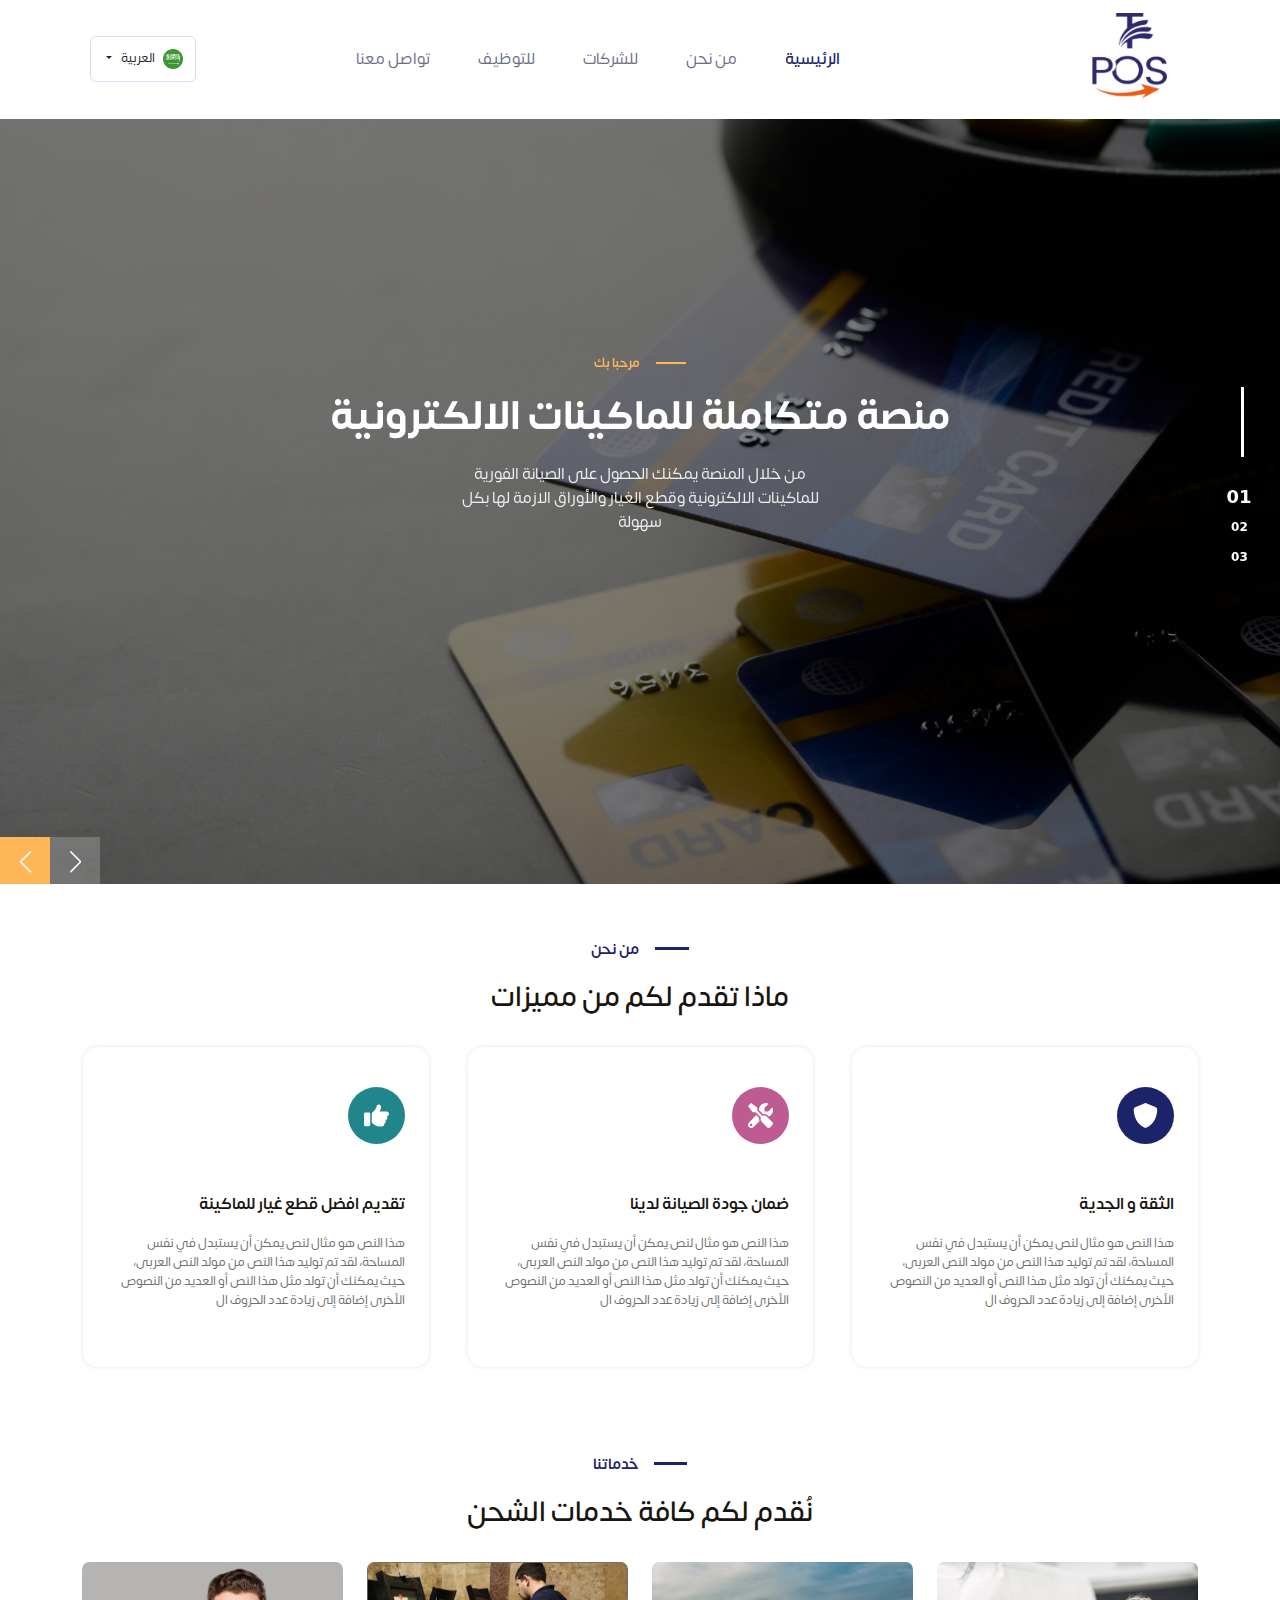
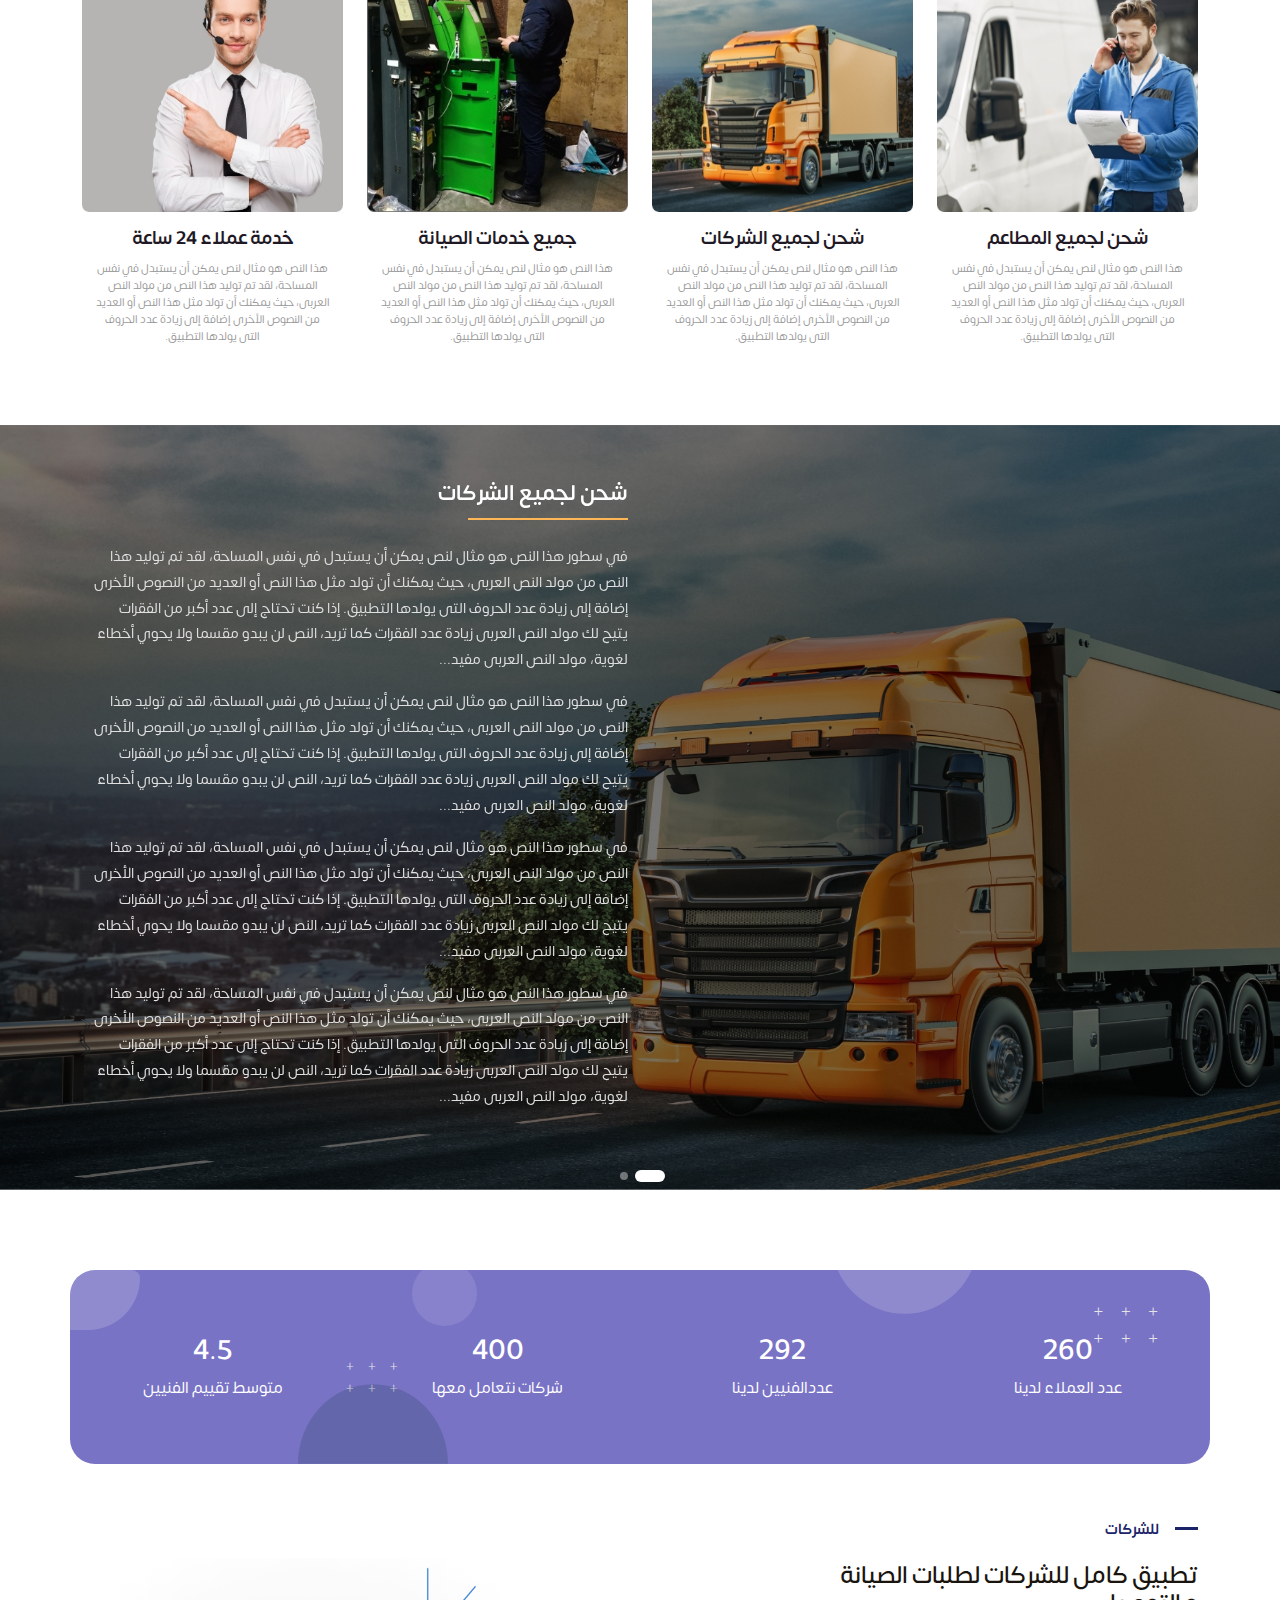
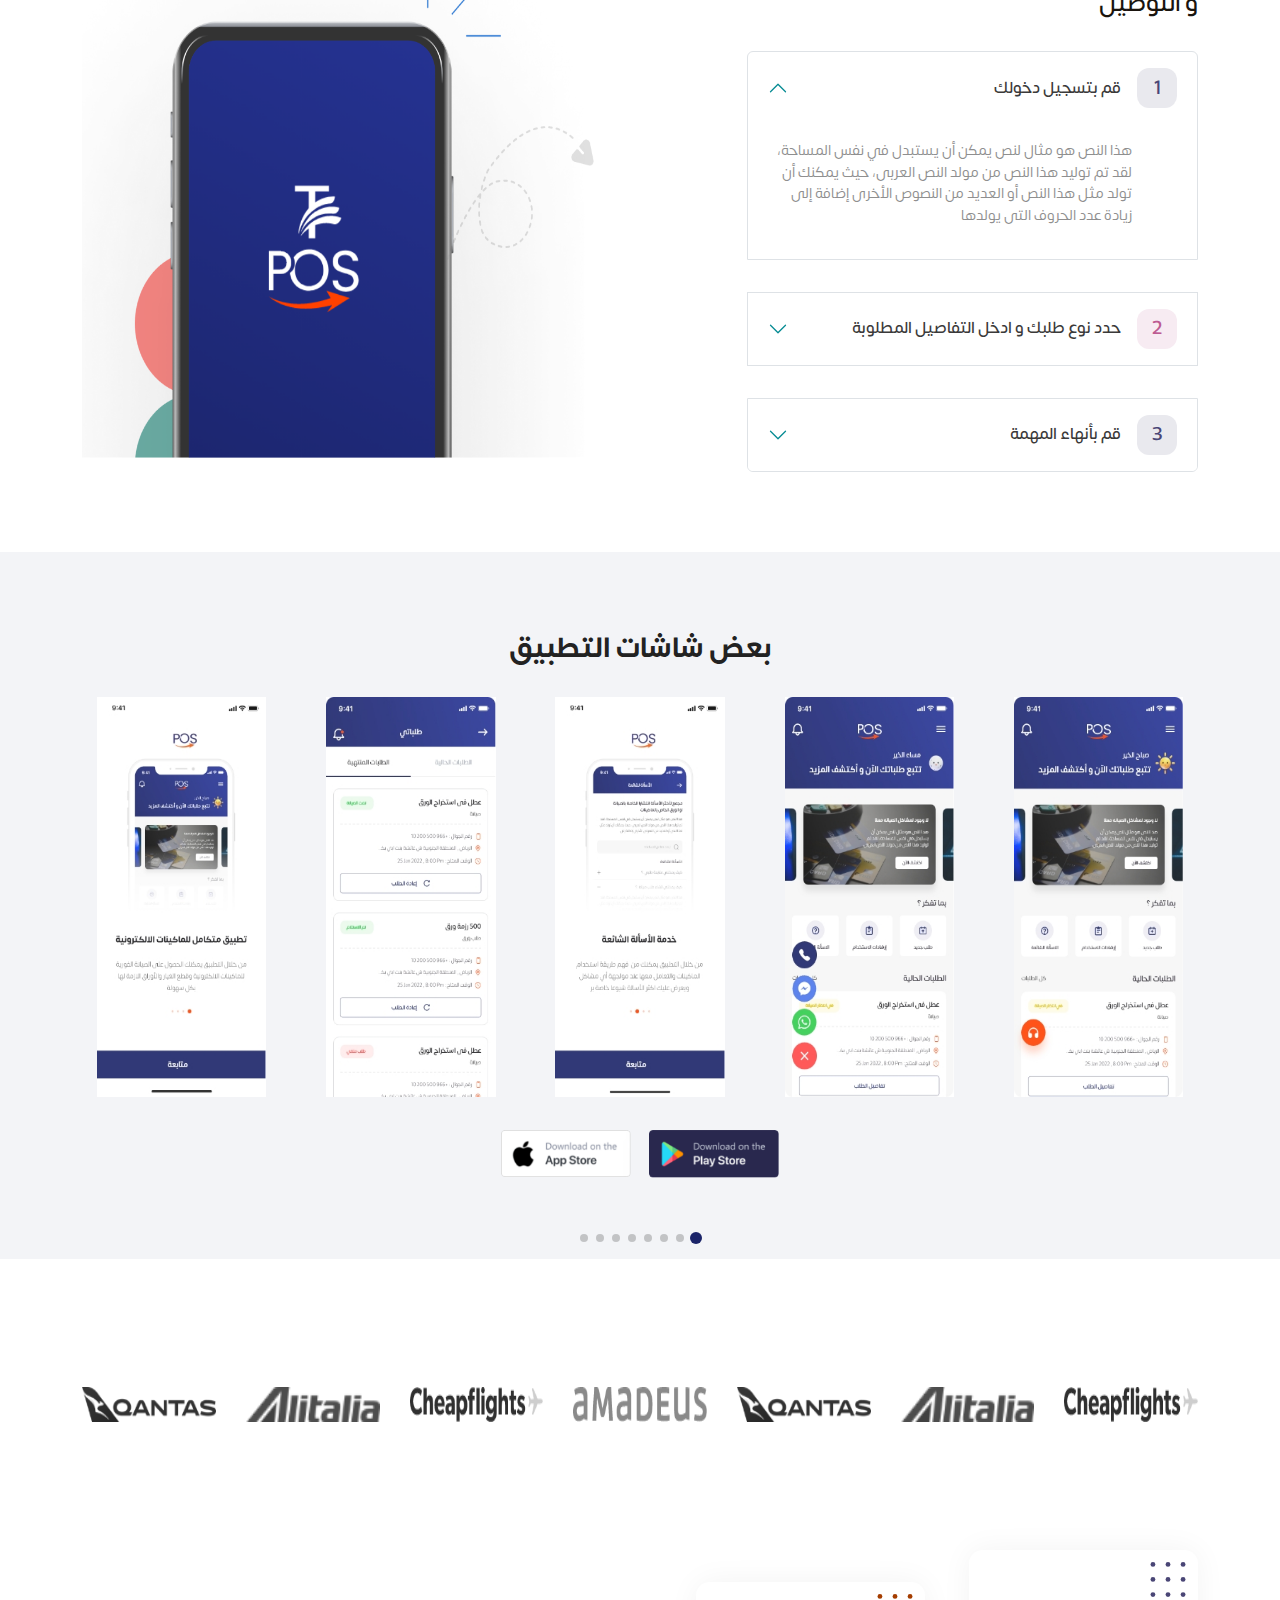
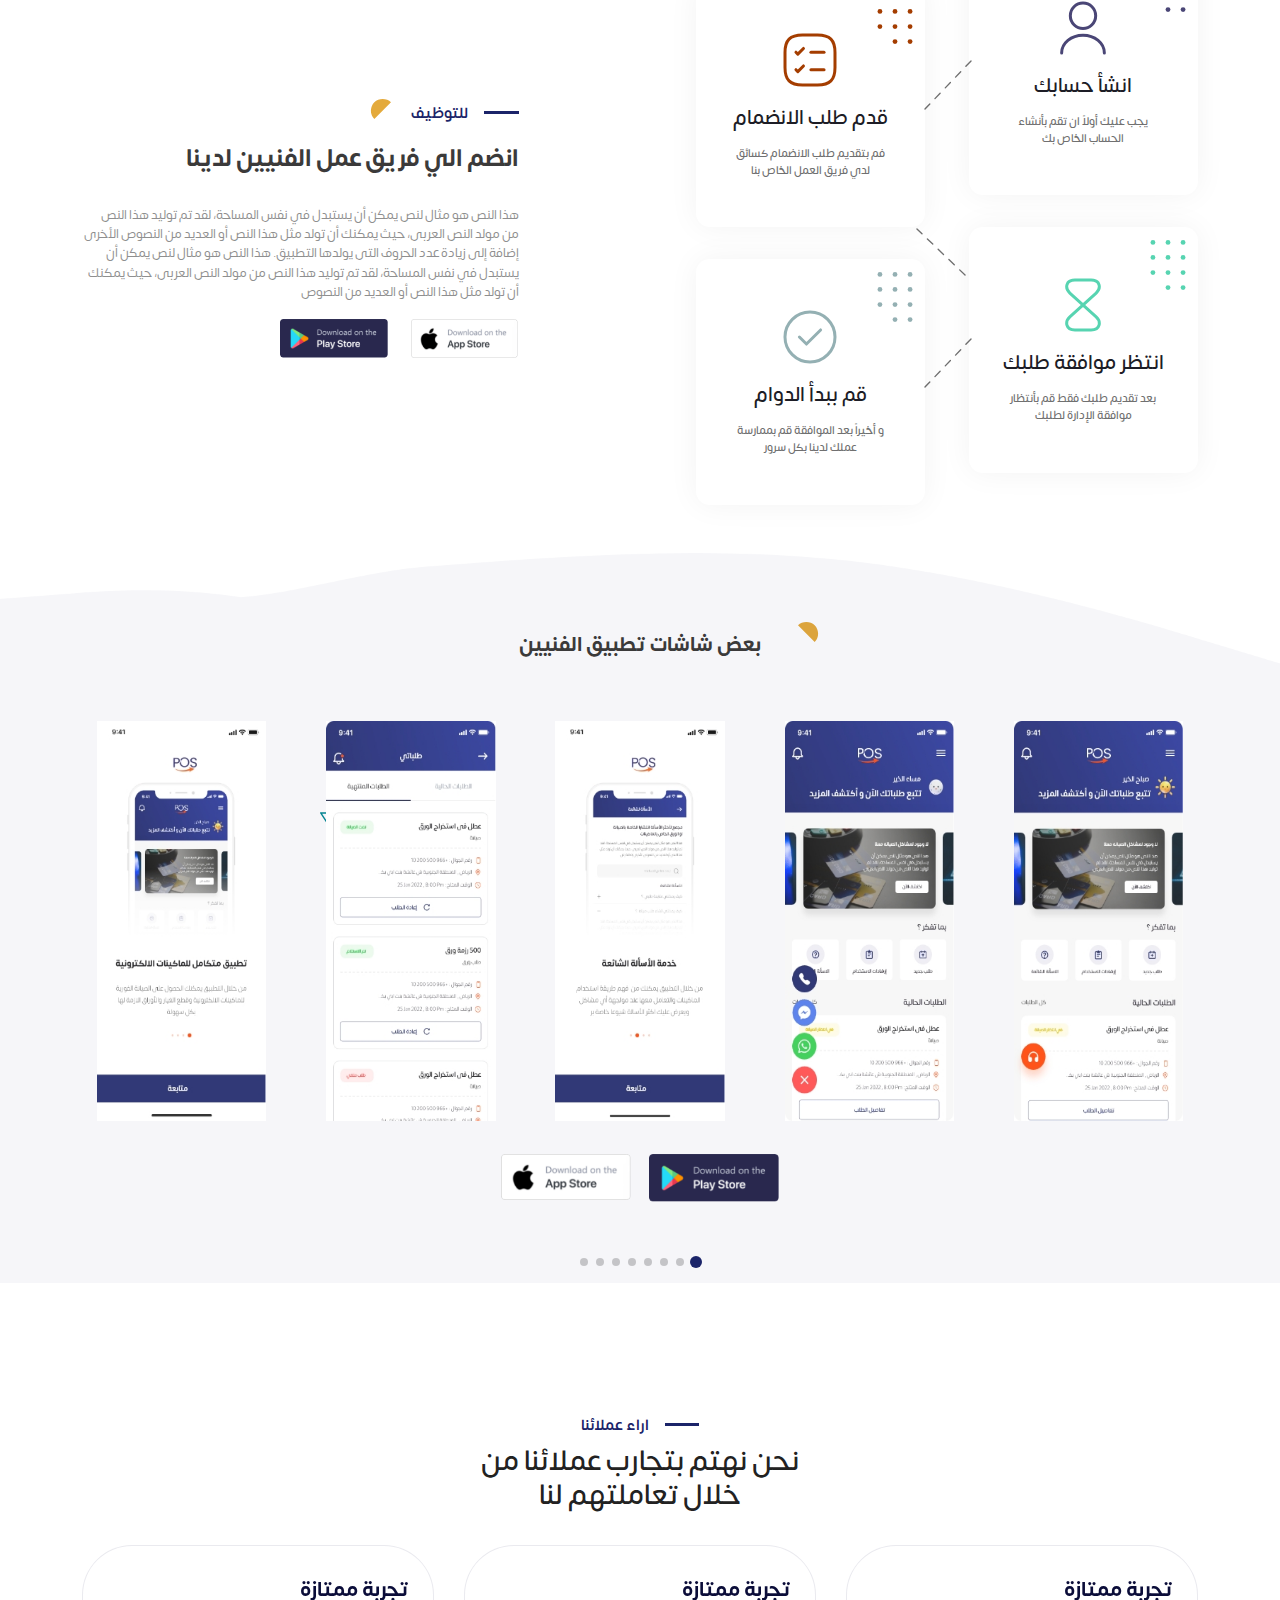
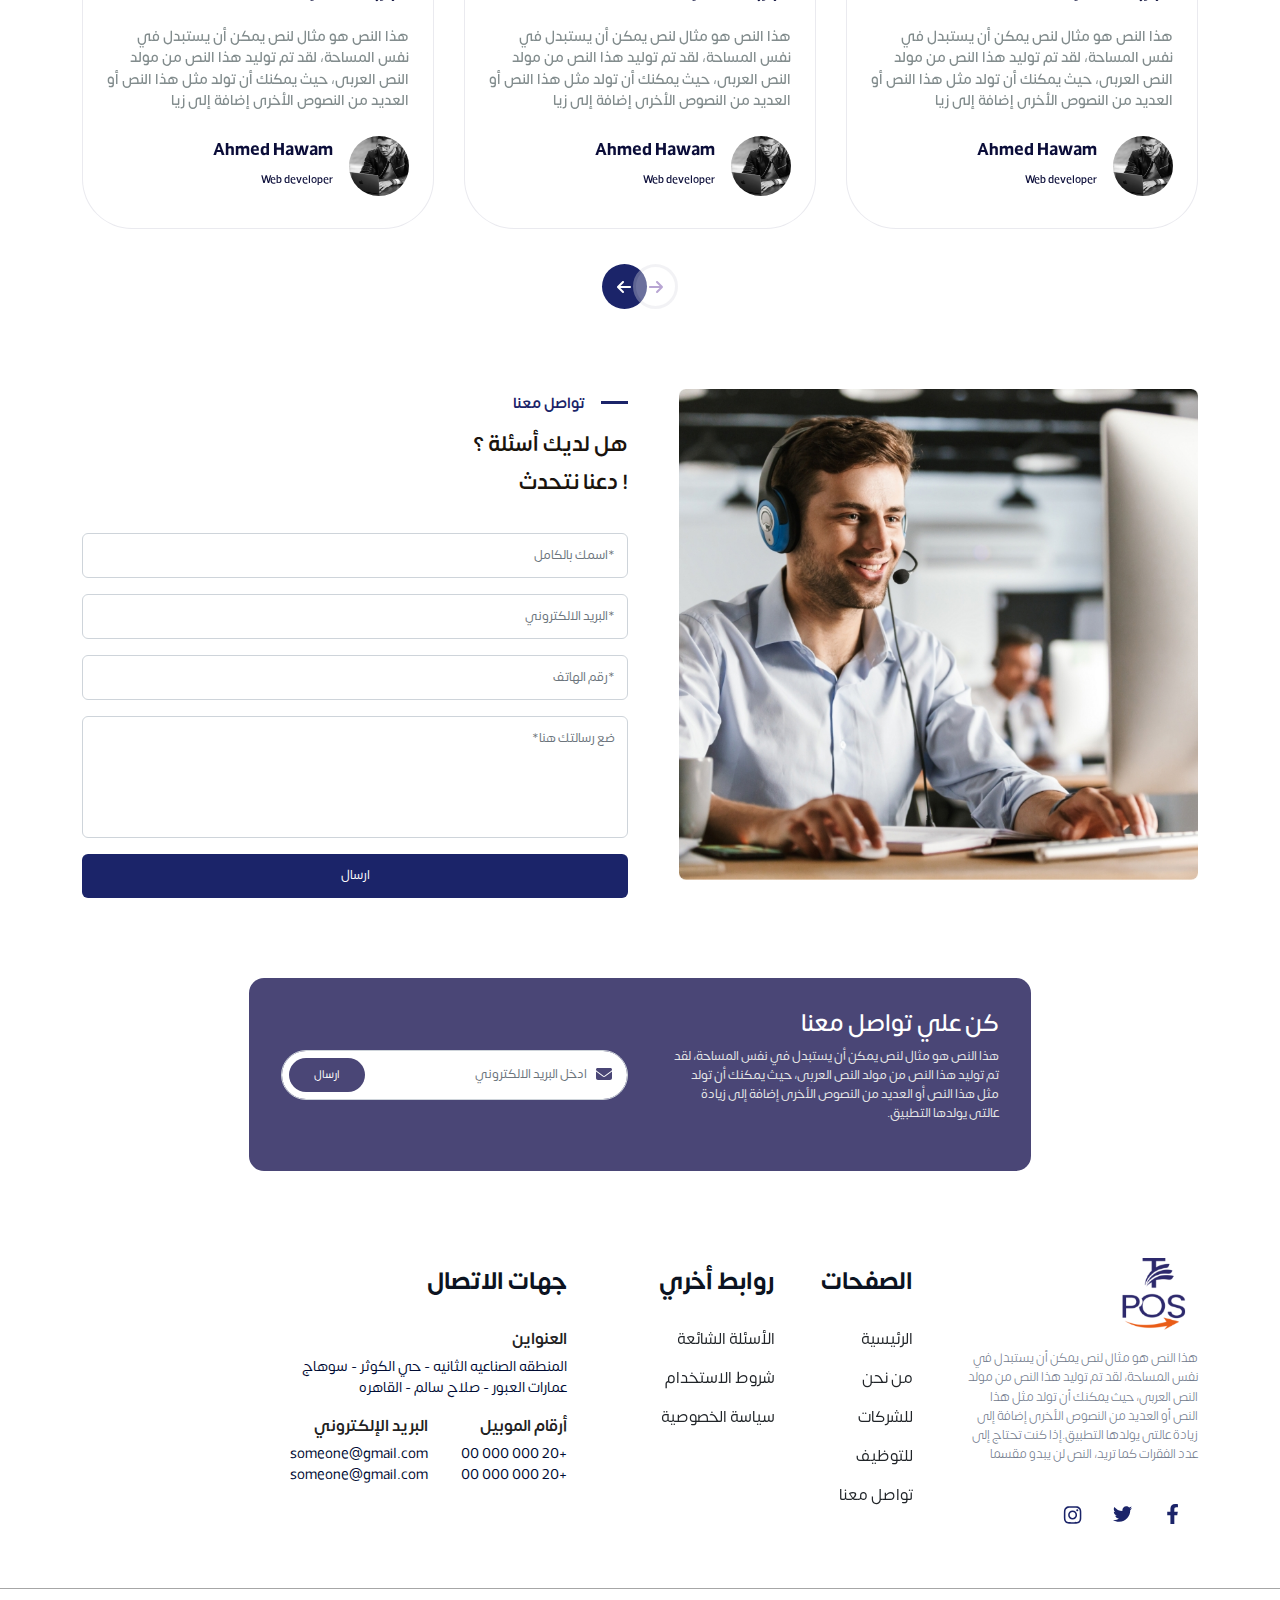
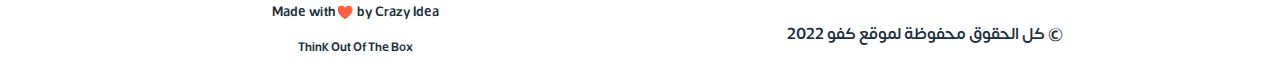
==== commit 89ea775e: "finish" ====
--- a/index.html
+++ b/index.html
@@ -192,6 +192,197 @@
     </section>
     <!-- =========== ? about =========== -->
 
+    <!-- =========== ? services =========== -->
+    <section class="services">
+      <div class="container">
+        <p class="text-header">خدماتنا</p>
+        <h3 class="title_section">نُقدم لكم كافة خدمات الشحن</h3>
+        <div class="row">
+          <!-- For loop this services card -->
+          <div class="col-lg-3 col-md-6 col-12">
+            <div class="card_services">
+              <img src="./media/image/services1.jpg" alt="services" />
+              <h3>شحن لجميع المطاعم</h3>
+              <p>
+                هذا النص هو مثال لنص يمكن أن يستبدل في نفس المساحة، لقد تم توليد
+                هذا النص من مولد النص العربى، حيث يمكنك أن تولد مثل هذا النص أو
+                العديد من النصوص الأخرى إضافة إلى زيادة عدد الحروف التى يولدها
+                التطبيق.
+              </p>
+            </div>
+          </div>
+          <!-- For loop this services card -->
+
+          <!-- For loop this services card -->
+          <div class="col-lg-3 col-md-6 col-12">
+            <div class="card_services">
+              <img src="./media/image/services2.jpg" alt="services" />
+              <h3>شحن لجميع الشركات</h3>
+              <p>
+                هذا النص هو مثال لنص يمكن أن يستبدل في نفس المساحة، لقد تم توليد
+                هذا النص من مولد النص العربى، حيث يمكنك أن تولد مثل هذا النص أو
+                العديد من النصوص الأخرى إضافة إلى زيادة عدد الحروف التى يولدها
+                التطبيق.
+              </p>
+            </div>
+          </div>
+          <!-- For loop this services card -->
+
+          <!-- For loop this services card -->
+          <div class="col-lg-3 col-md-6 col-12">
+            <div class="card_services">
+              <img src="./media/image/services3.jpg" alt="services" />
+              <h3>جميع خدمات الصيانة</h3>
+              <p>
+                هذا النص هو مثال لنص يمكن أن يستبدل في نفس المساحة، لقد تم توليد
+                هذا النص من مولد النص العربى، حيث يمكنك أن تولد مثل هذا النص أو
+                العديد من النصوص الأخرى إضافة إلى زيادة عدد الحروف التى يولدها
+                التطبيق.
+              </p>
+            </div>
+          </div>
+          <!-- For loop this services card -->
+
+          <!-- For loop this services card -->
+          <div class="col-lg-3 col-md-6 col-12">
+            <div class="card_services">
+              <img src="./media/image/services4.jpg" alt="services" />
+              <h3>خدمة عملاء 24 ساعة</h3>
+              <p>
+                هذا النص هو مثال لنص يمكن أن يستبدل في نفس المساحة، لقد تم توليد
+                هذا النص من مولد النص العربى، حيث يمكنك أن تولد مثل هذا النص أو
+                العديد من النصوص الأخرى إضافة إلى زيادة عدد الحروف التى يولدها
+                التطبيق.
+              </p>
+            </div>
+          </div>
+          <!-- For loop this services card -->
+        </div>
+      </div>
+    </section>
+    <!-- =========== ? services =========== -->
+
+    <section class="shipping">
+      <img
+        src="./media/image/shipping.jpg"
+        class="background_img"
+        alt="shipping"
+      />
+
+      <div class="container">
+        <div class="row">
+          <div class="col-lg-6 col-12"></div>
+          <div class="col-lg-6 col-12">
+            <div class="swiper shippingTextSwiper">
+              <div class="swiper-wrapper">
+                <!-- For loop this swiper slide -->
+                <div class="swiper-slide">
+                  <h2>شحن لجميع الشركات</h2>
+                  <p>
+                    في سطور هذا النص هو مثال لنص يمكن أن يستبدل في نفس المساحة،
+                    لقد تم توليد هذا النص من مولد النص العربى، حيث يمكنك أن تولد
+                    مثل هذا النص أو العديد من النصوص الأخرى إضافة إلى زيادة عدد
+                    الحروف التى يولدها التطبيق. إذا كنت تحتاج إلى عدد أكبر من
+                    الفقرات يتيح لك مولد النص العربى زيادة عدد الفقرات كما تريد،
+                    النص لن يبدو مقسما ولا يحوي أخطاء لغوية، مولد النص العربى
+                    مفيد...
+                  </p>
+                  <p>
+                    في سطور هذا النص هو مثال لنص يمكن أن يستبدل في نفس المساحة،
+                    لقد تم توليد هذا النص من مولد النص العربى، حيث يمكنك أن تولد
+                    مثل هذا النص أو العديد من النصوص الأخرى إضافة إلى زيادة عدد
+                    الحروف التى يولدها التطبيق. إذا كنت تحتاج إلى عدد أكبر من
+                    الفقرات يتيح لك مولد النص العربى زيادة عدد الفقرات كما تريد،
+                    النص لن يبدو مقسما ولا يحوي أخطاء لغوية، مولد النص العربى
+                    مفيد...
+                  </p>
+                  <p>
+                    في سطور هذا النص هو مثال لنص يمكن أن يستبدل في نفس المساحة،
+                    لقد تم توليد هذا النص من مولد النص العربى، حيث يمكنك أن تولد
+                    مثل هذا النص أو العديد من النصوص الأخرى إضافة إلى زيادة عدد
+                    الحروف التى يولدها التطبيق. إذا كنت تحتاج إلى عدد أكبر من
+                    الفقرات يتيح لك مولد النص العربى زيادة عدد الفقرات كما تريد،
+                    النص لن يبدو مقسما ولا يحوي أخطاء لغوية، مولد النص العربى
+                    مفيد...
+                  </p>
+                  <p>
+                    في سطور هذا النص هو مثال لنص يمكن أن يستبدل في نفس المساحة،
+                    لقد تم توليد هذا النص من مولد النص العربى، حيث يمكنك أن تولد
+                    مثل هذا النص أو العديد من النصوص الأخرى إضافة إلى زيادة عدد
+                    الحروف التى يولدها التطبيق. إذا كنت تحتاج إلى عدد أكبر من
+                    الفقرات يتيح لك مولد النص العربى زيادة عدد الفقرات كما تريد،
+                    النص لن يبدو مقسما ولا يحوي أخطاء لغوية، مولد النص العربى
+                    مفيد...
+                  </p>
+                </div>
+                <!-- For loop this swiper slide -->
+
+                <!-- For loop this swiper slide -->
+                <div class="swiper-slide">
+                  <h2>شحن لجميع الشركات</h2>
+                  <p>
+                    في سطور هذا النص هو مثال لنص يمكن أن يستبدل في نفس المساحة،
+                    لقد تم توليد هذا النص من مولد النص العربى، حيث يمكنك أن تولد
+                    مثل هذا النص أو العديد من النصوص الأخرى إضافة إلى زيادة عدد
+                    الحروف التى يولدها التطبيق. إذا كنت تحتاج إلى عدد أكبر من
+                    الفقرات يتيح لك مولد النص العربى زيادة عدد الفقرات كما تريد،
+                    النص لن يبدو مقسما ولا يحوي أخطاء لغوية، مولد النص العربى
+                    مفيد...
+                  </p>
+                  <p>
+                    في سطور هذا النص هو مثال لنص يمكن أن يستبدل في نفس المساحة،
+                    لقد تم توليد هذا النص من مولد النص العربى، حيث يمكنك أن تولد
+                    مثل هذا النص أو العديد من النصوص الأخرى إضافة إلى زيادة عدد
+                    الحروف التى يولدها التطبيق. إذا كنت تحتاج إلى عدد أكبر من
+                    الفقرات يتيح لك مولد النص العربى زيادة عدد الفقرات كما تريد،
+                    النص لن يبدو مقسما ولا يحوي أخطاء لغوية، مولد النص العربى
+                    مفيد...
+                  </p>
+                  <p>
+                    في سطور هذا النص هو مثال لنص يمكن أن يستبدل في نفس المساحة،
+                    لقد تم توليد هذا النص من مولد النص العربى، حيث يمكنك أن تولد
+                    مثل هذا النص أو العديد من النصوص الأخرى إضافة إلى زيادة عدد
+                    الحروف التى يولدها التطبيق. إذا كنت تحتاج إلى عدد أكبر من
+                    الفقرات يتيح لك مولد النص العربى زيادة عدد الفقرات كما تريد،
+                    النص لن يبدو مقسما ولا يحوي أخطاء لغوية، مولد النص العربى
+                    مفيد...
+                  </p>
+                  <p>
+                    في سطور هذا النص هو مثال لنص يمكن أن يستبدل في نفس المساحة،
+                    لقد تم توليد هذا النص من مولد النص العربى، حيث يمكنك أن تولد
+                    مثل هذا النص أو العديد من النصوص الأخرى إضافة إلى زيادة عدد
+                    الحروف التى يولدها التطبيق. إذا كنت تحتاج إلى عدد أكبر من
+                    الفقرات يتيح لك مولد النص العربى زيادة عدد الفقرات كما تريد،
+                    النص لن يبدو مقسما ولا يحوي أخطاء لغوية، مولد النص العربى
+                    مفيد...
+                  </p>
+                </div>
+                <!-- For loop this swiper slide -->
+              </div>
+              <div class="swiper-pagination"></div>
+            </div>
+          </div>
+        </div>
+      </div>
+      <!-- Initialize Swiper -->
+      <script>
+        var swiper = new Swiper(".shippingTextSwiper", {
+          spaceBetween: 30,
+          slidesPerView: 1,
+          slidesPerGroup: 1,
+          loop: true,
+          pagination: {
+            el: ".swiper-pagination",
+            clickable: true,
+          },
+          autoplay: {
+            delay: 5000,
+            disableOnInteraction: false,
+          },
+        });
+      </script>
+    </section>
+
     <!-- =========== ? statistics =========== -->
     <section class="statistics container">
       <!-- Start card statistics -->
@@ -782,8 +973,12 @@
             </div>
             <!-- For loop this swiper slide -->
           </div>
-          <div class="swiper-button-next"><i class="fa-solid fa-arrow-left"></i></div>
-          <div class="swiper-button-prev"><i class="fa-solid fa-arrow-right"></i></div>
+          <div class="swiper-button-next">
+            <i class="fa-solid fa-arrow-left"></i>
+          </div>
+          <div class="swiper-button-prev">
+            <i class="fa-solid fa-arrow-right"></i>
+          </div>
           <!-- <div class="swiper-pagination"></div> -->
         </div>
       </div>
--- a/sass/style.css
+++ b/sass/style.css
@@ -350,9 +350,117 @@
 }
 
 /* ======= about ======= */
+/* ======= services ======= */
+.services {
+  margin-top: 5rem;
+}
+.services .text-header {
+  font-family: "semibold";
+  display: flex;
+  align-items: center;
+  justify-content: center;
+  color: #1B2469;
+  font-size: 1.4rem;
+}
+.services .text-header::before {
+  content: "";
+  width: 3%;
+  margin-left: 1rem;
+  height: 3px;
+  background-color: #1B2469;
+}
+.services .title_section {
+  font-family: "Medium";
+  color: #1a140e;
+  text-align: center;
+  margin-bottom: 2rem;
+}
+.services .card_services img {
+  width: 100%;
+  height: 250px;
+}
+.services .card_services h3 {
+  font-family: "semibold";
+  color: #1F1926;
+  text-align: center;
+  margin: 0.5rem 0;
+}
+.services .card_services p {
+  font-family: "regular";
+  color: #99999A;
+  text-align: center;
+  font-size: 0.7rem;
+  width: 90%;
+  margin: 0 auto;
+}
+
+/* ======= services ======= */
+/* ======= shipping ======= */
+.shipping {
+  margin-top: 5rem;
+  position: relative;
+  height: 85vh;
+  padding: 3rem 0;
+}
+.shipping .background_img {
+  position: absolute;
+  top: 0;
+  bottom: 0;
+  left: 0;
+  right: 0;
+  height: 100%;
+  width: 100%;
+}
+.shipping .row {
+  width: 100%;
+  margin: 0;
+  padding: 0;
+}
+.shipping .swiper {
+  overflow: hidden;
+}
+.shipping .swiper h2 {
+  font-family: "semibold";
+  color: #fff;
+  margin-bottom: 2rem;
+  position: relative;
+}
+.shipping .swiper h2::after {
+  content: "";
+  position: absolute;
+  border-bottom: 2px solid #FFB656;
+  right: 0;
+  bottom: -0.5rem;
+  height: 5px;
+  width: 30%;
+}
+.shipping .swiper p {
+  font-family: "regular";
+  color: #E0E0E0;
+  font-size: 0.9rem;
+  line-height: 1.8;
+}
+.shipping .swiper .swiper-pagination {
+  display: flex;
+  justify-content: center;
+  align-items: center;
+}
+.shipping .swiper .swiper-pagination .swiper-pagination-bullet {
+  background-color: #fff;
+  opacity: 0.4;
+  margin: 0 0.4rem;
+}
+.shipping .swiper .swiper-pagination .swiper-pagination-bullet-active {
+  opacity: 1;
+  width: 20px;
+  height: 8px;
+  border-radius: 5px;
+}
+
+/* ======= shipping ======= */
 /* ======= statistics ======= */
 .statistics {
-  margin-top: 2rem;
+  margin-top: 5rem;
   display: flex;
   background-color: #7973c5;
   padding: 4rem 0;
@@ -1548,6 +1656,16 @@
   .contact img {
     margin-bottom: 3rem;
   }
+  .services .card_services {
+    margin-bottom: 2rem;
+  }
+  .shipping {
+    margin-top: 3rem;
+    overflow: hidden;
+  }
+  .shipping .swiper {
+    height: 70vh;
+  }
   footer .logo-col img {
     width: 20%;
   }
@@ -1589,6 +1707,11 @@
   }
   .application .swiper .swiper-slide img {
     height: 600px;
+    width: 80%;
+  }
+  .app_technicians .swiper .swiper-slide img {
+    height: 600px;
+    width: 80%;
   }
   .opinion {
     margin-top: 0;
@@ -1597,10 +1720,10 @@
     width: 75%;
   }
   .opinion .swiper .swiper-button-next, .opinion .swiper .swiper-container-rtl .swiper-button-prev {
-    left: 40%;
+    left: 38%;
   }
   .opinion .swiper .swiper-button-prev, .opinion .swiper .swiper-container-rtl .swiper-button-next {
-    right: 40%;
+    right: 38%;
   }
   .contact_us .form_contact_us {
     width: 100%;
@@ -1614,4 +1737,12 @@
   .error p {
     width: 70%;
   }
+  .statistics {
+    display: flex;
+    flex-wrap: wrap;
+  }
+  .statistics .card_statistics {
+    width: 49%;
+    margin-bottom: 1rem;
+  }
 }/*# sourceMappingURL=style.css.map */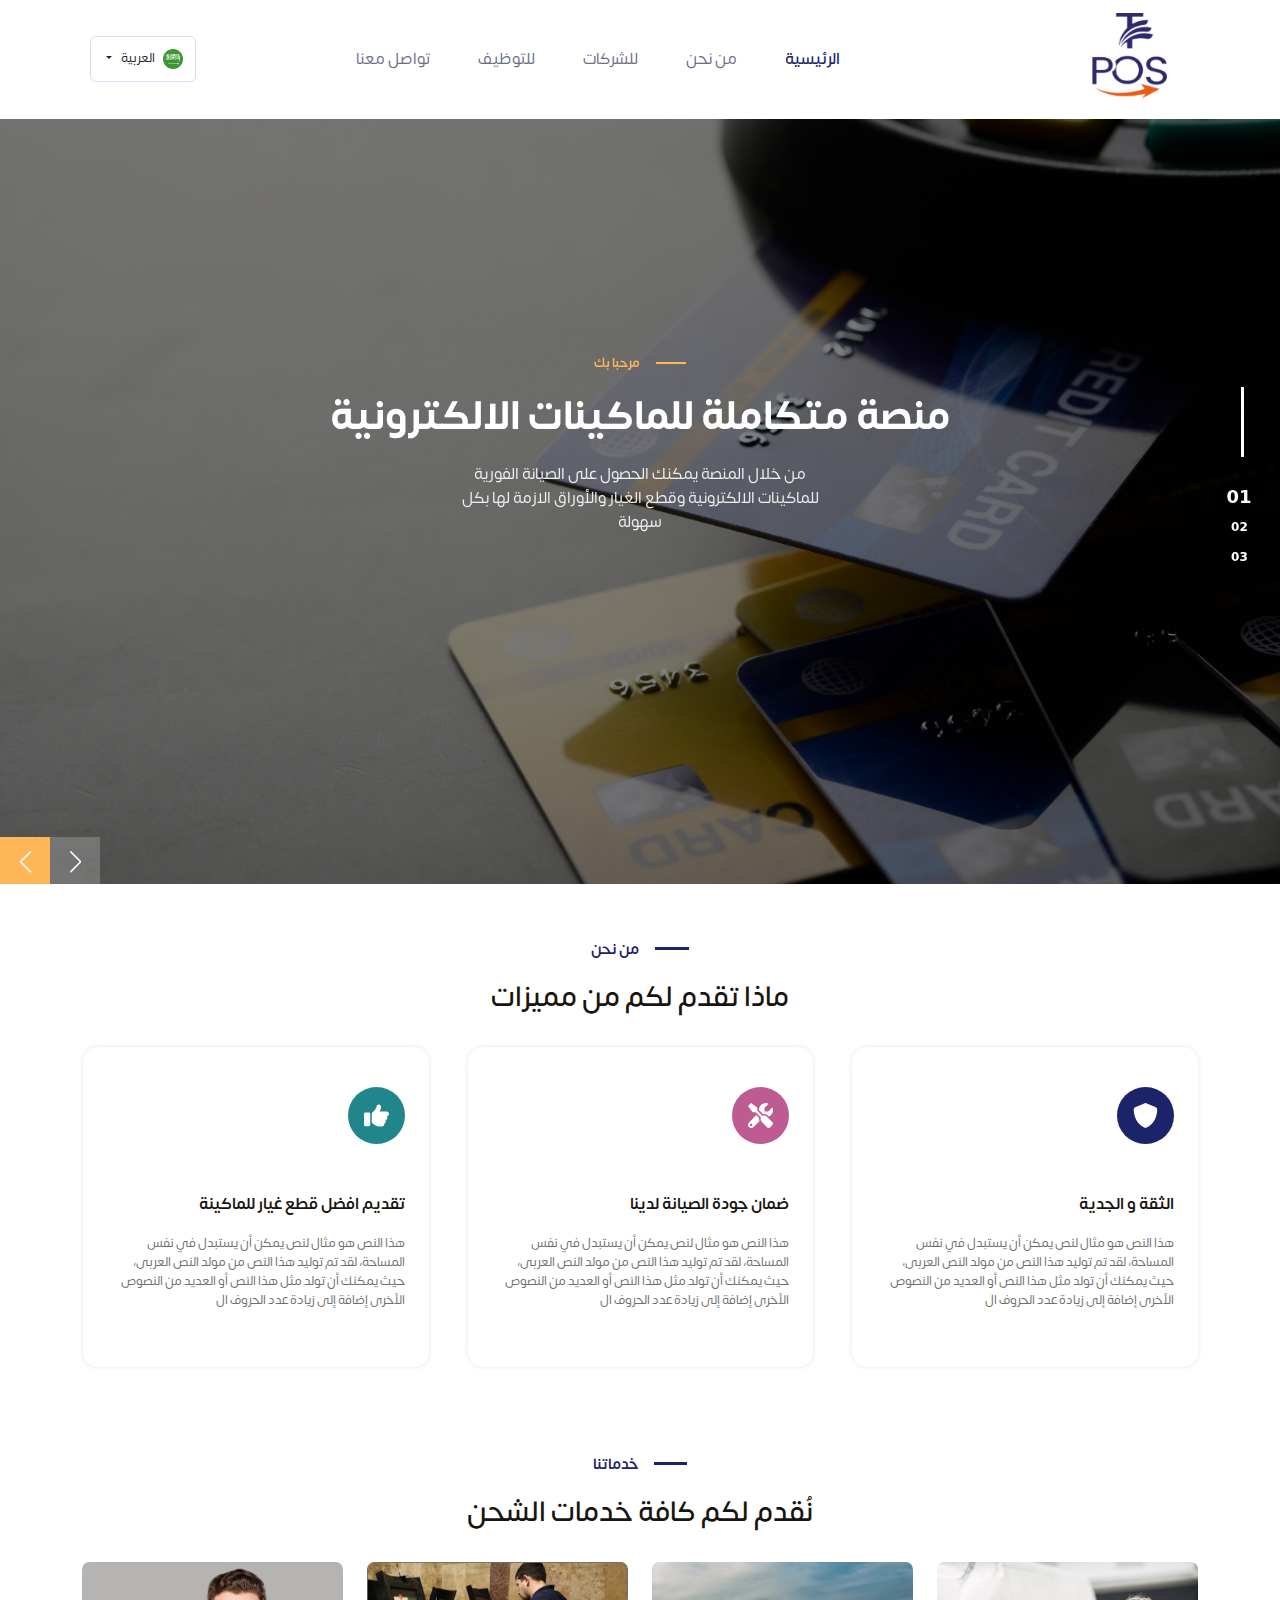
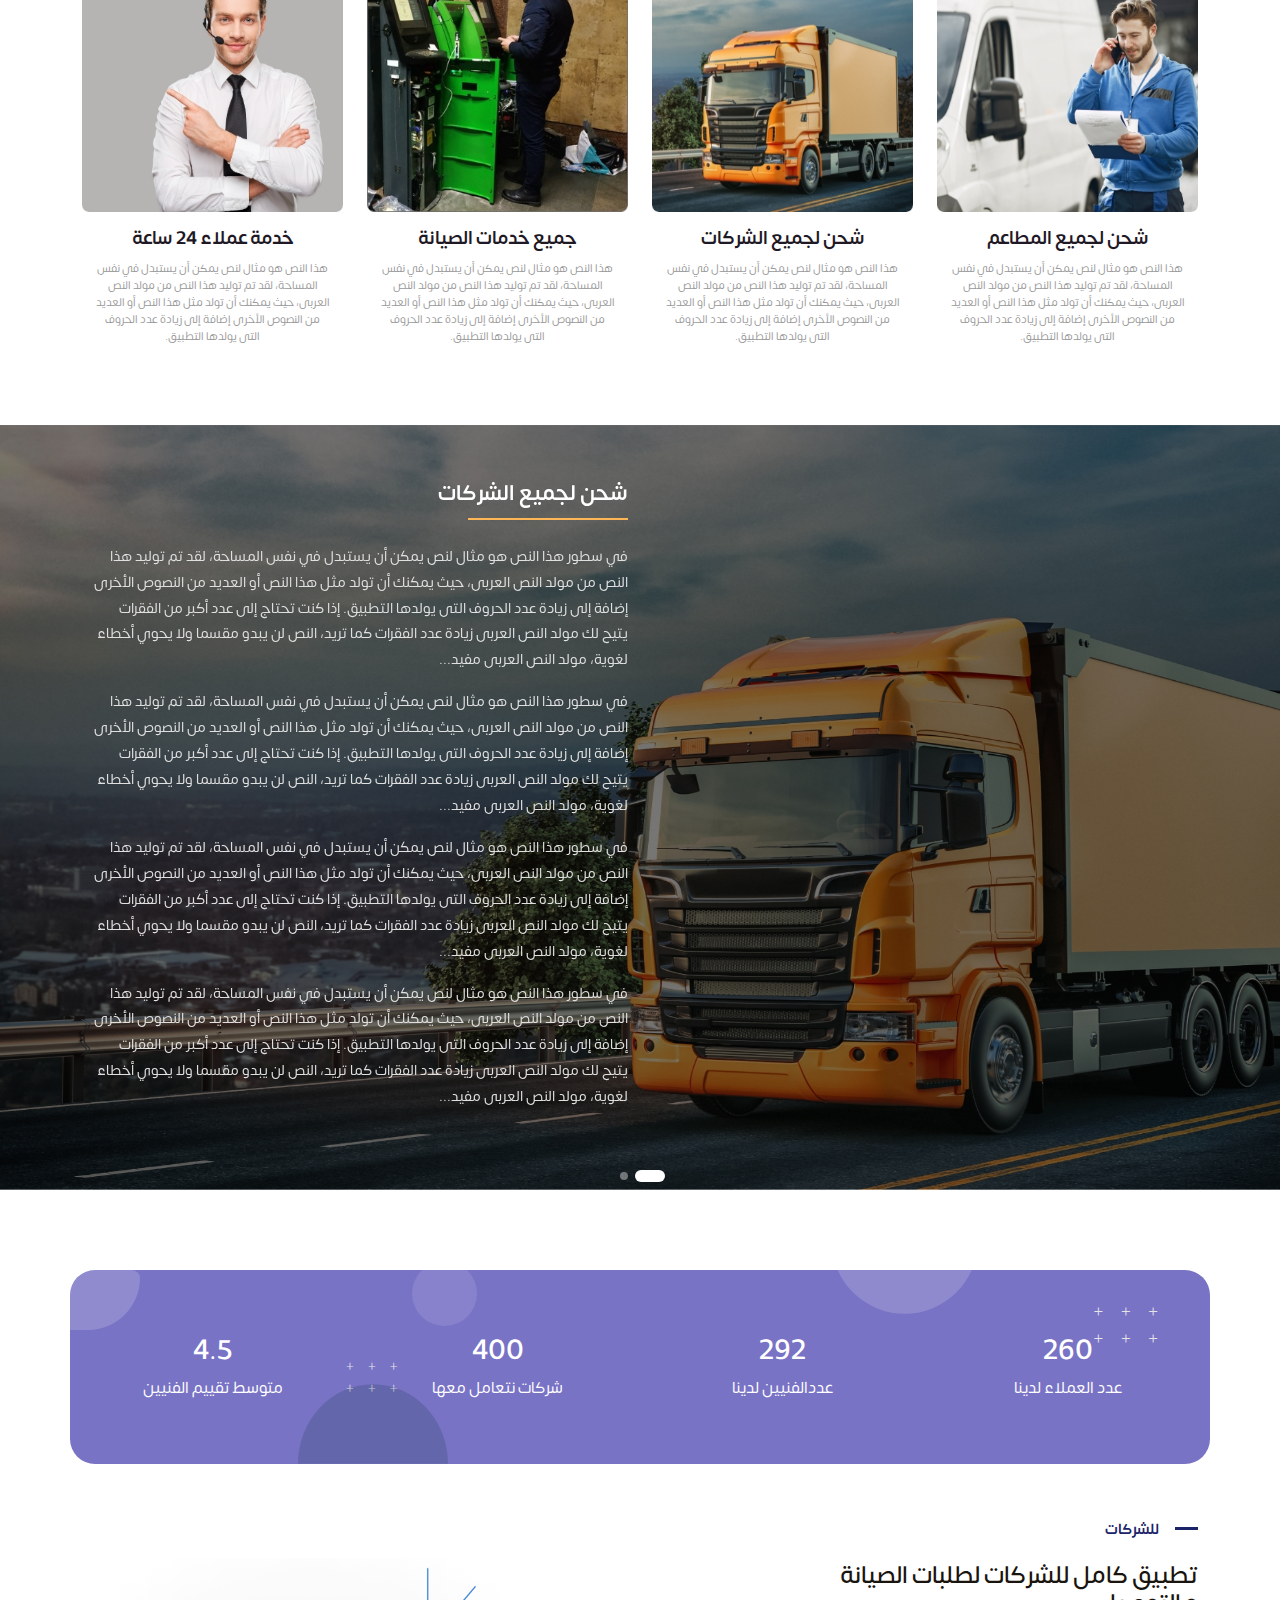
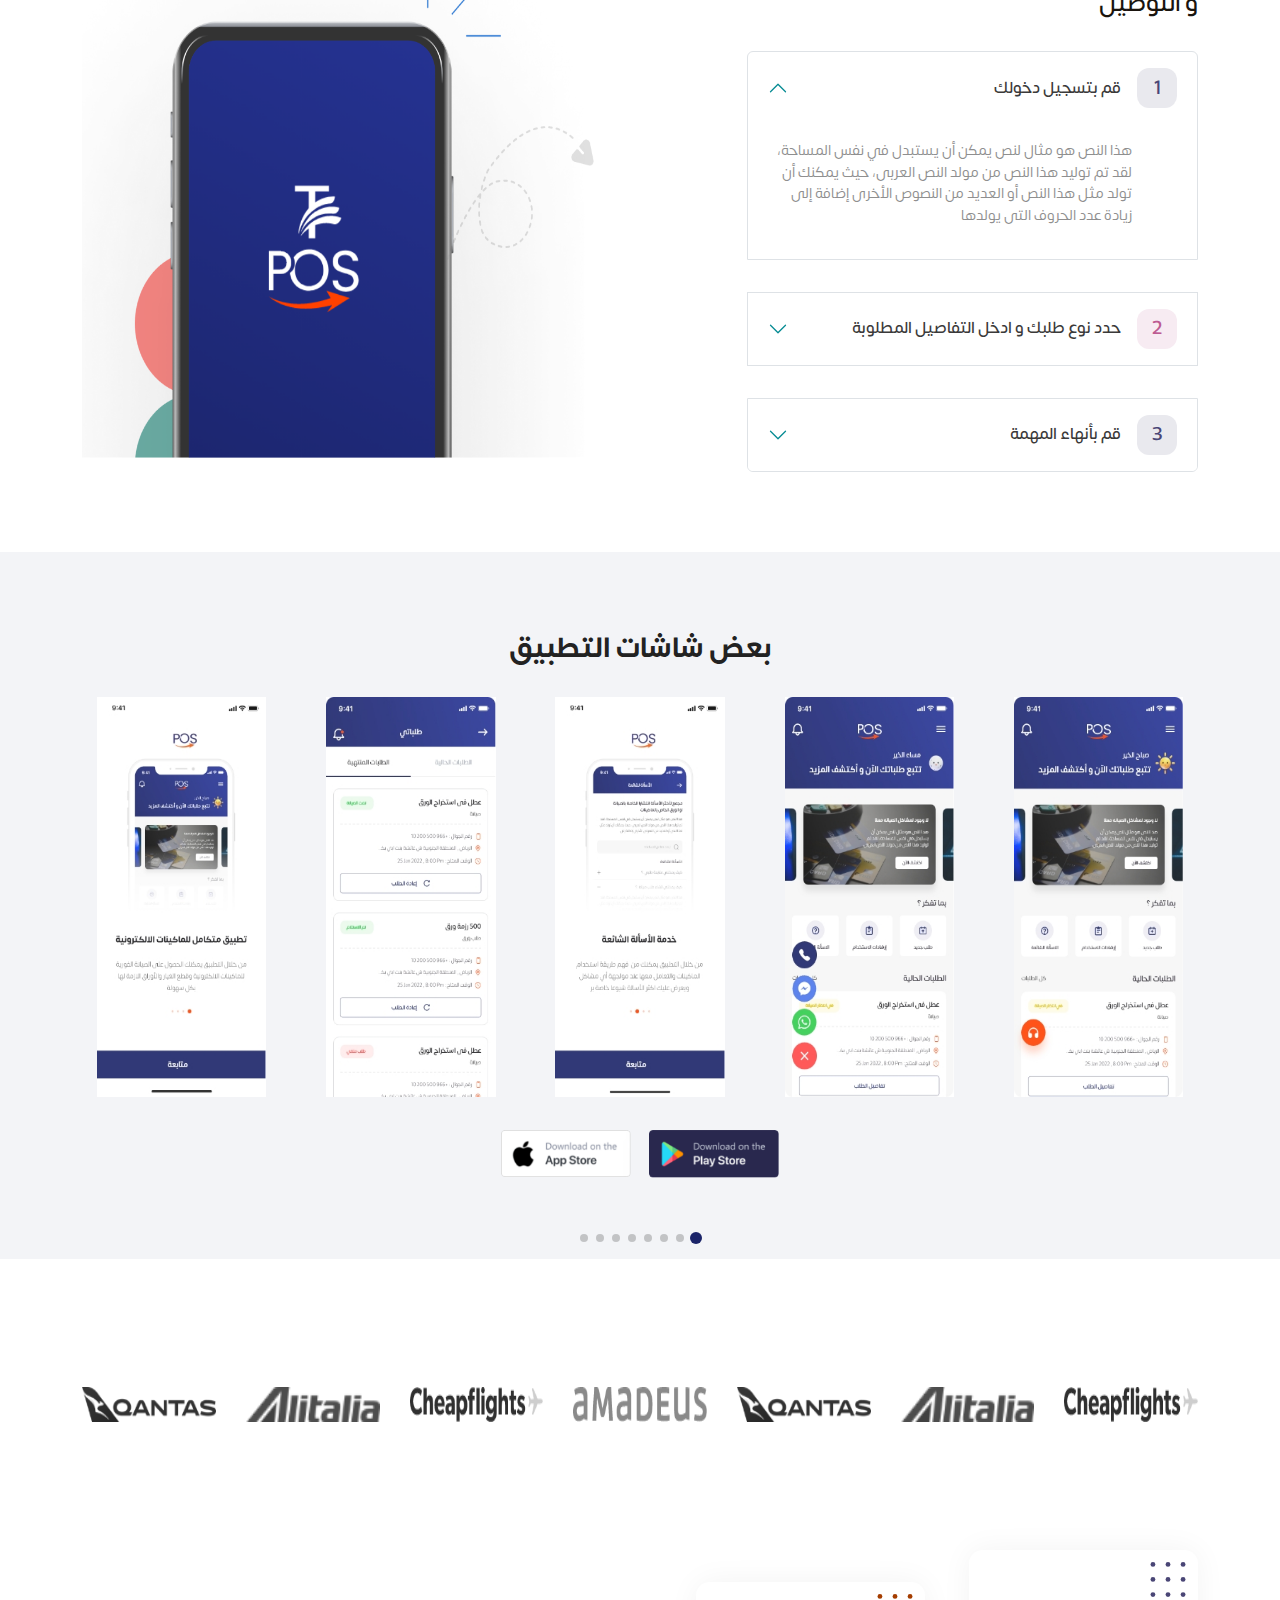
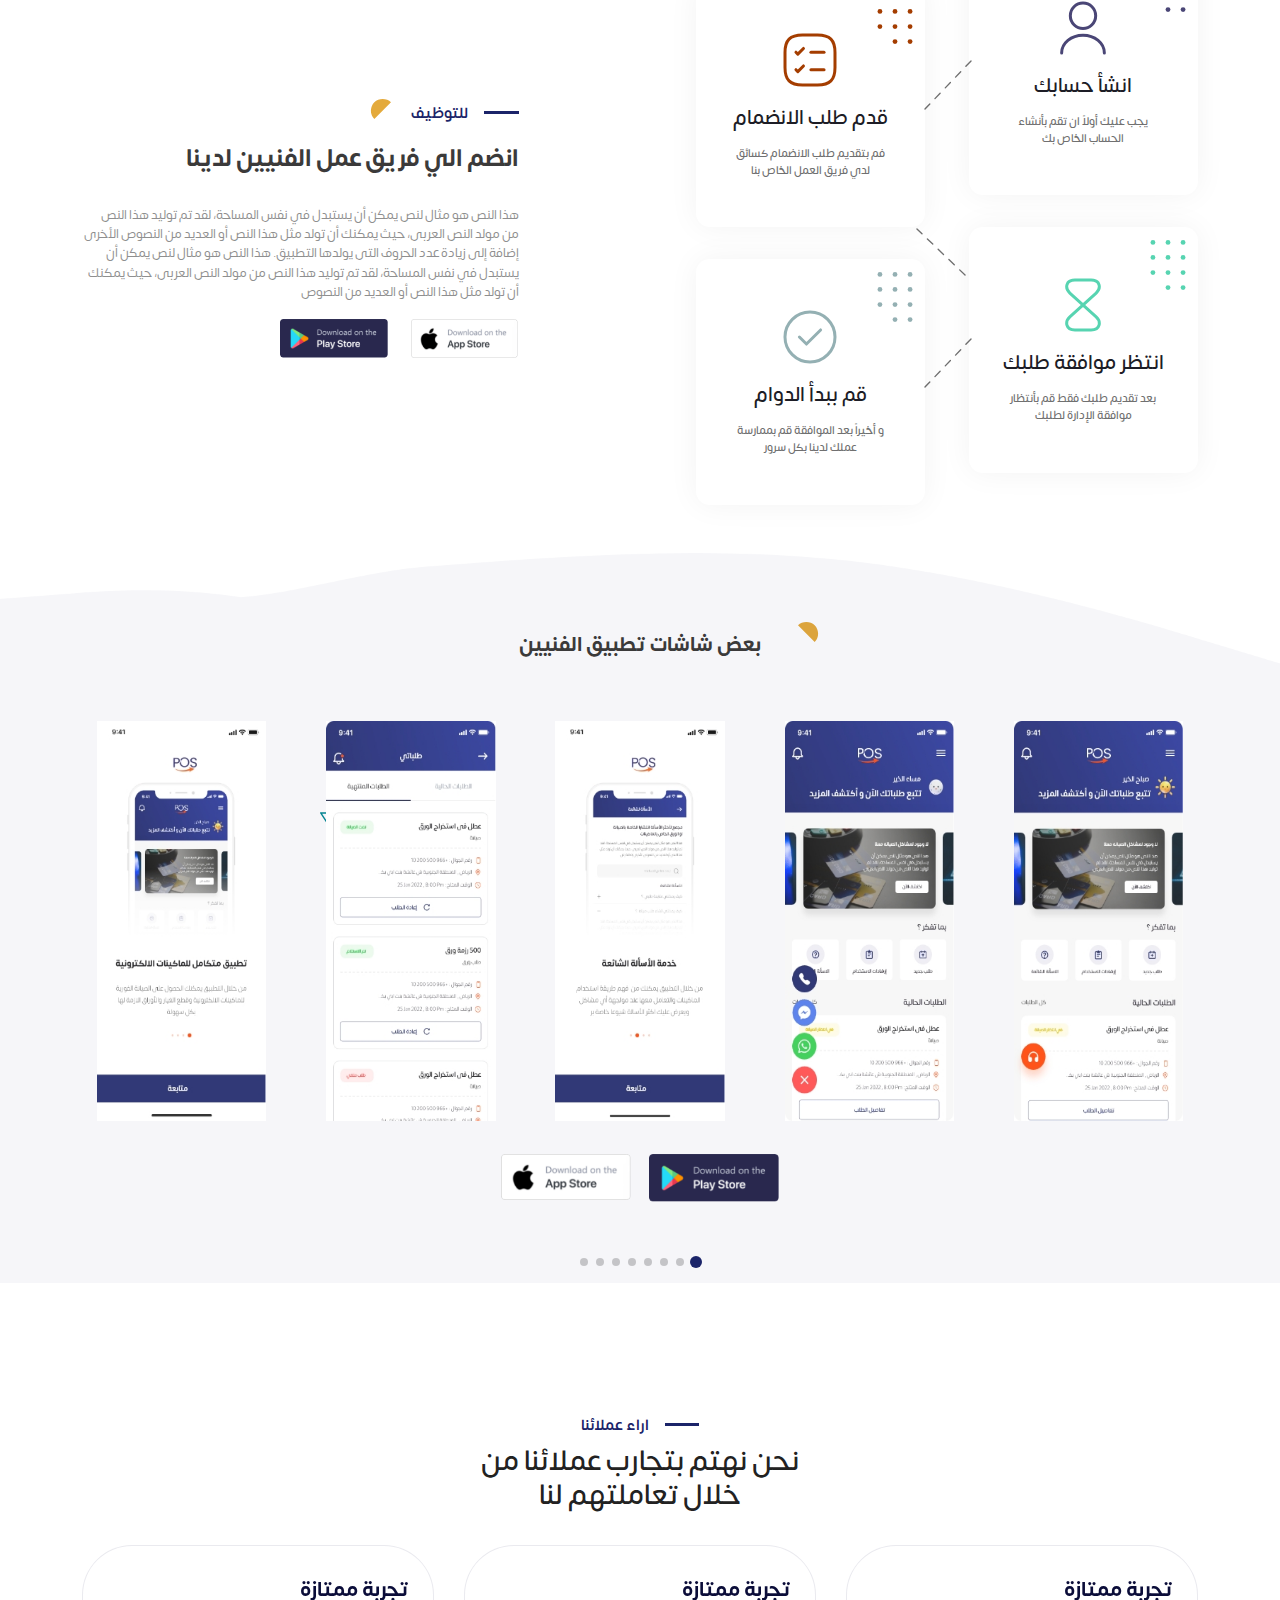
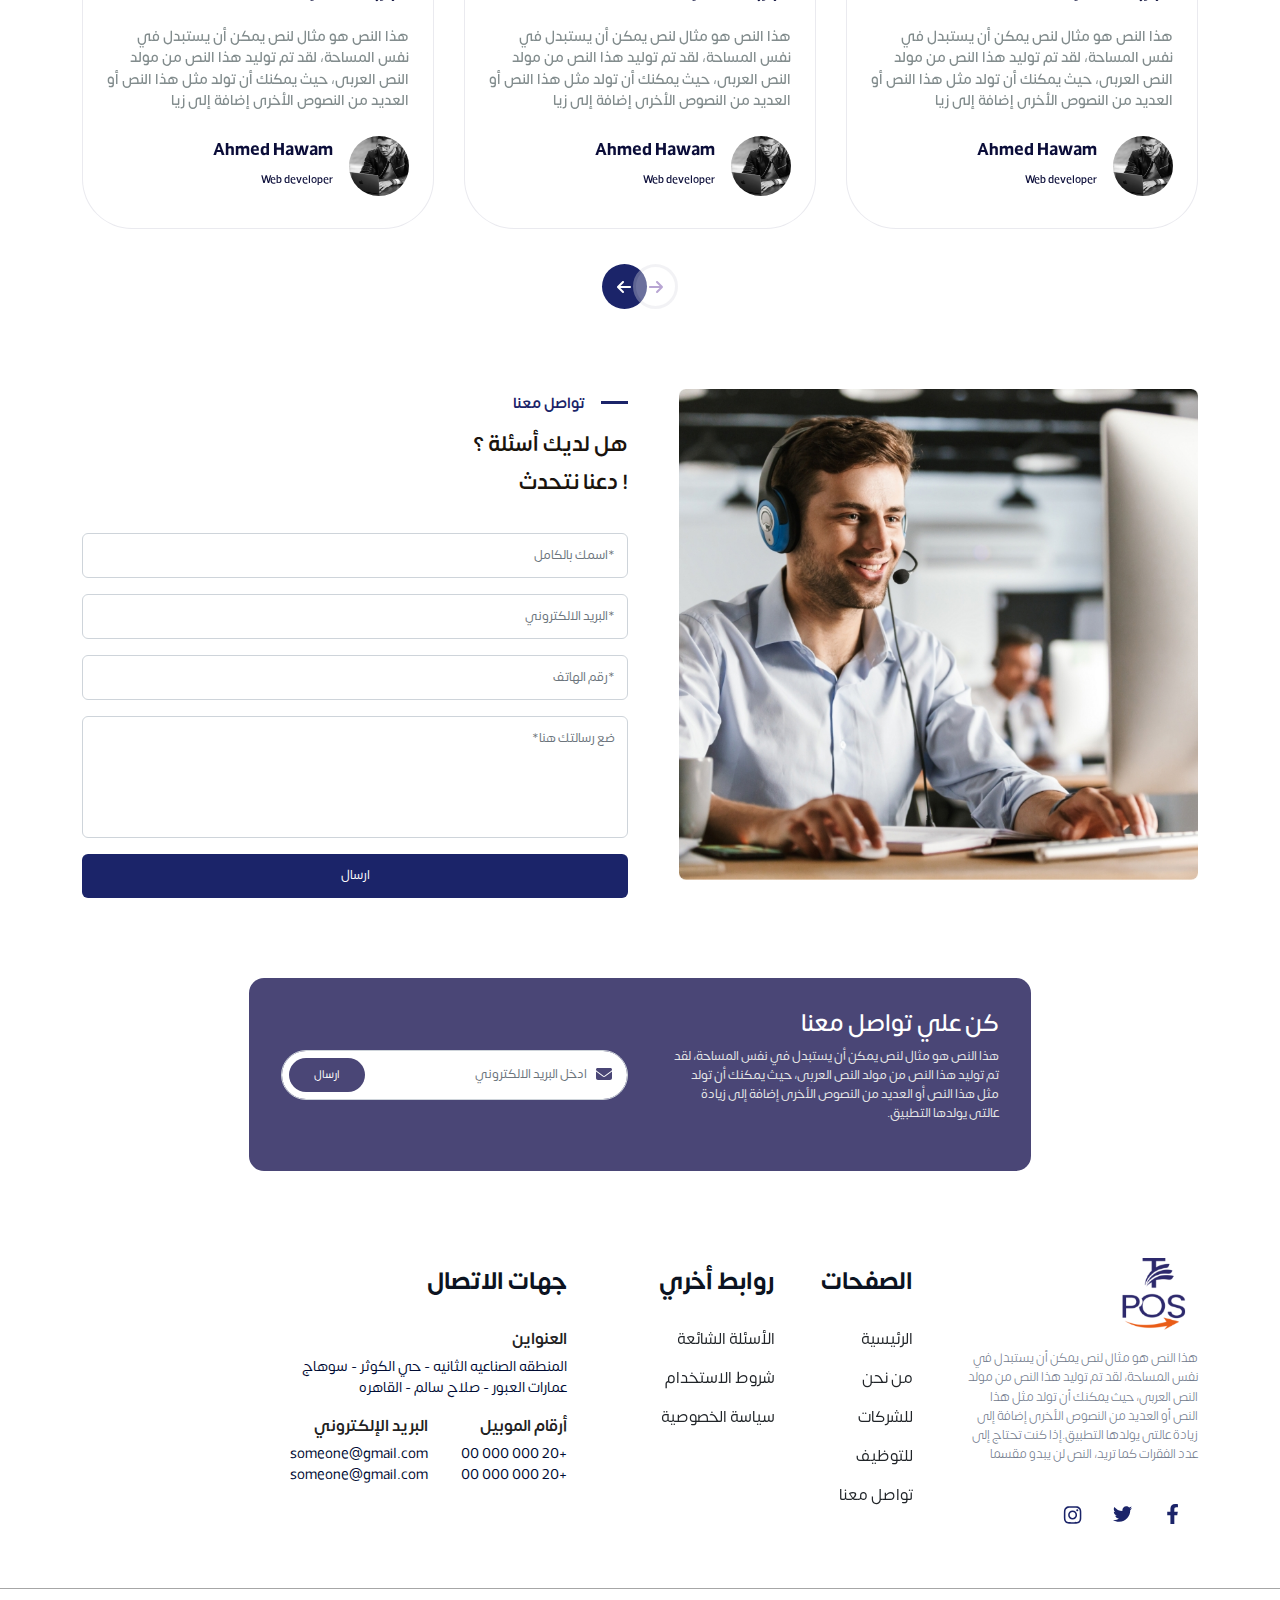
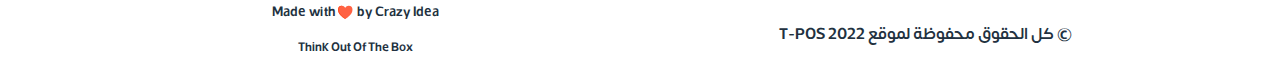
==== commit 360cae8b: "finish" ====
--- a/index.html
+++ b/index.html
@@ -1230,7 +1230,7 @@
           <div class="container">
             <div class="row">
               <div class="item text-center col-sm-6">
-                <p class="my-3">© كل الحقوق محفوظة لموقع كفو 2022</p>
+                <p class="my-3">© كل الحقوق محفوظة لموقع T-POS 2022</p>
               </div>
               <div class="item text-center col-sm-6">
                 <a target="_blank" href="https://crazyideaco.com">
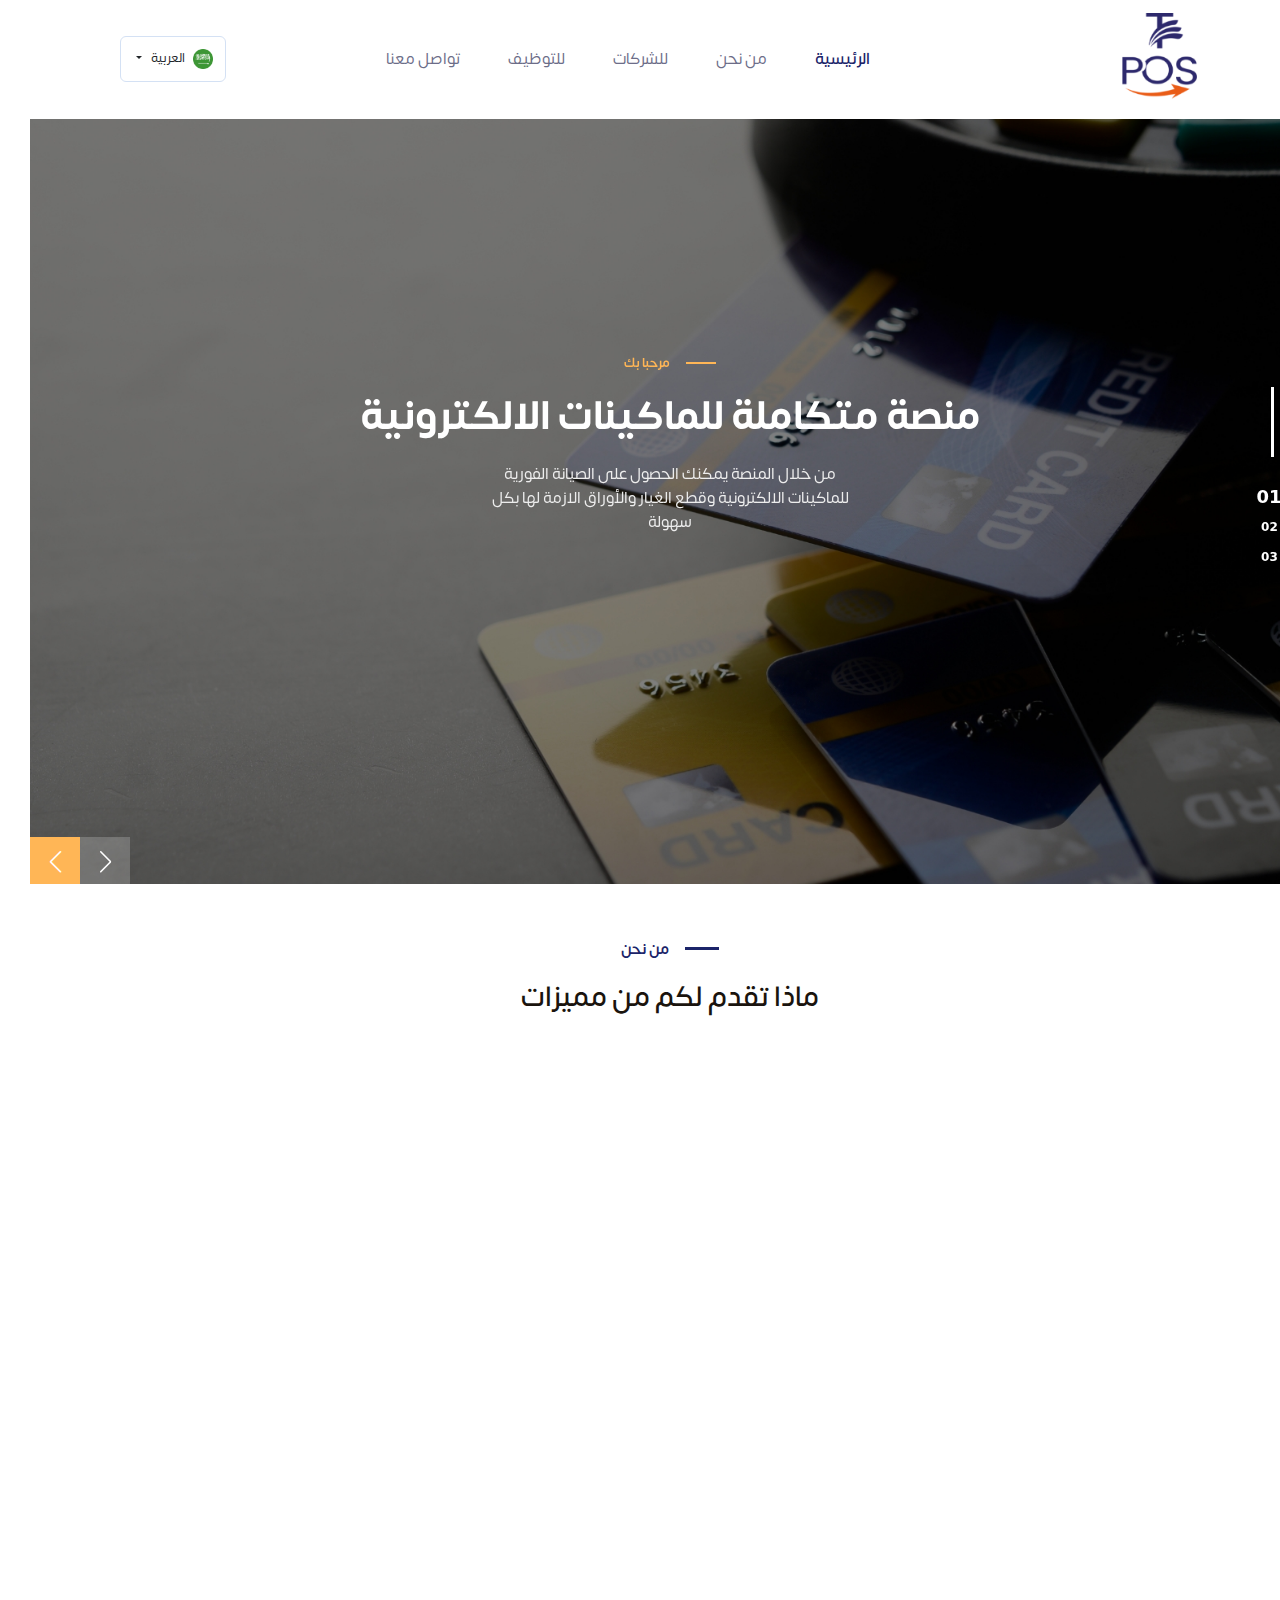
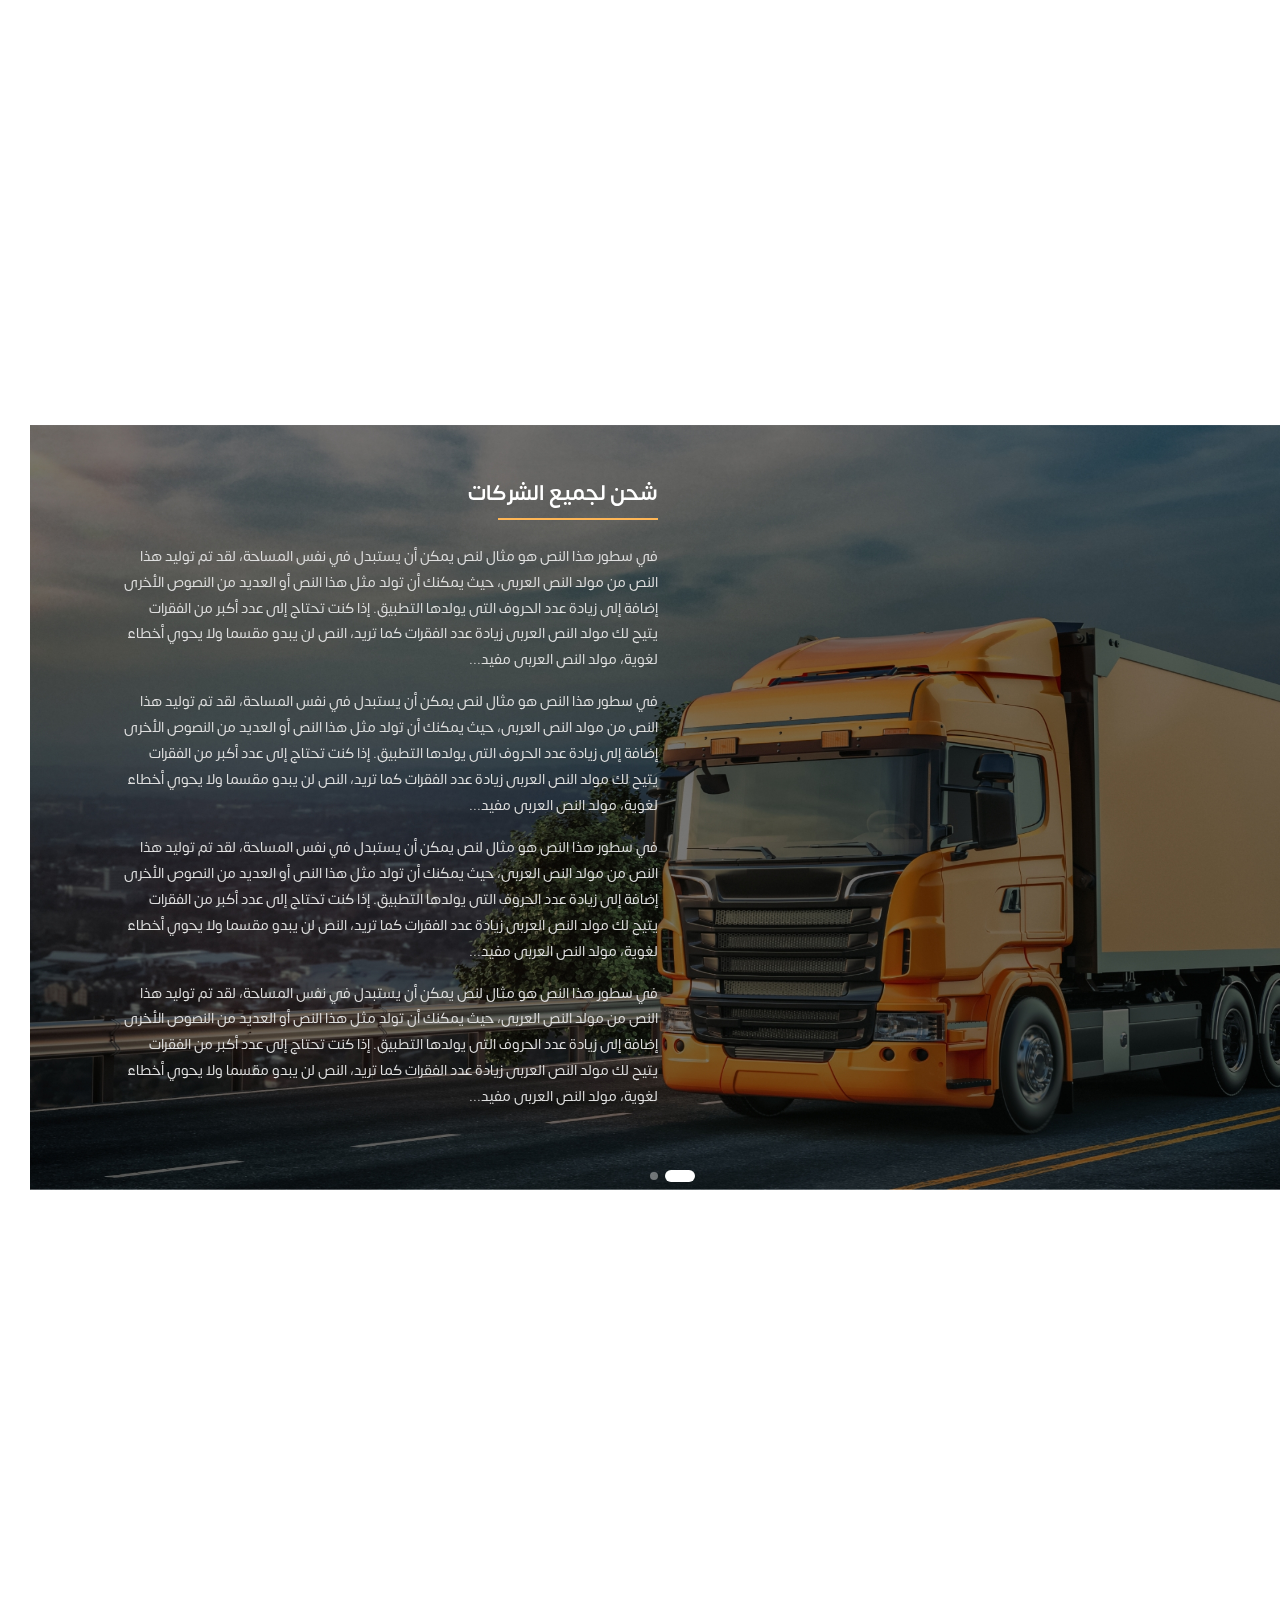
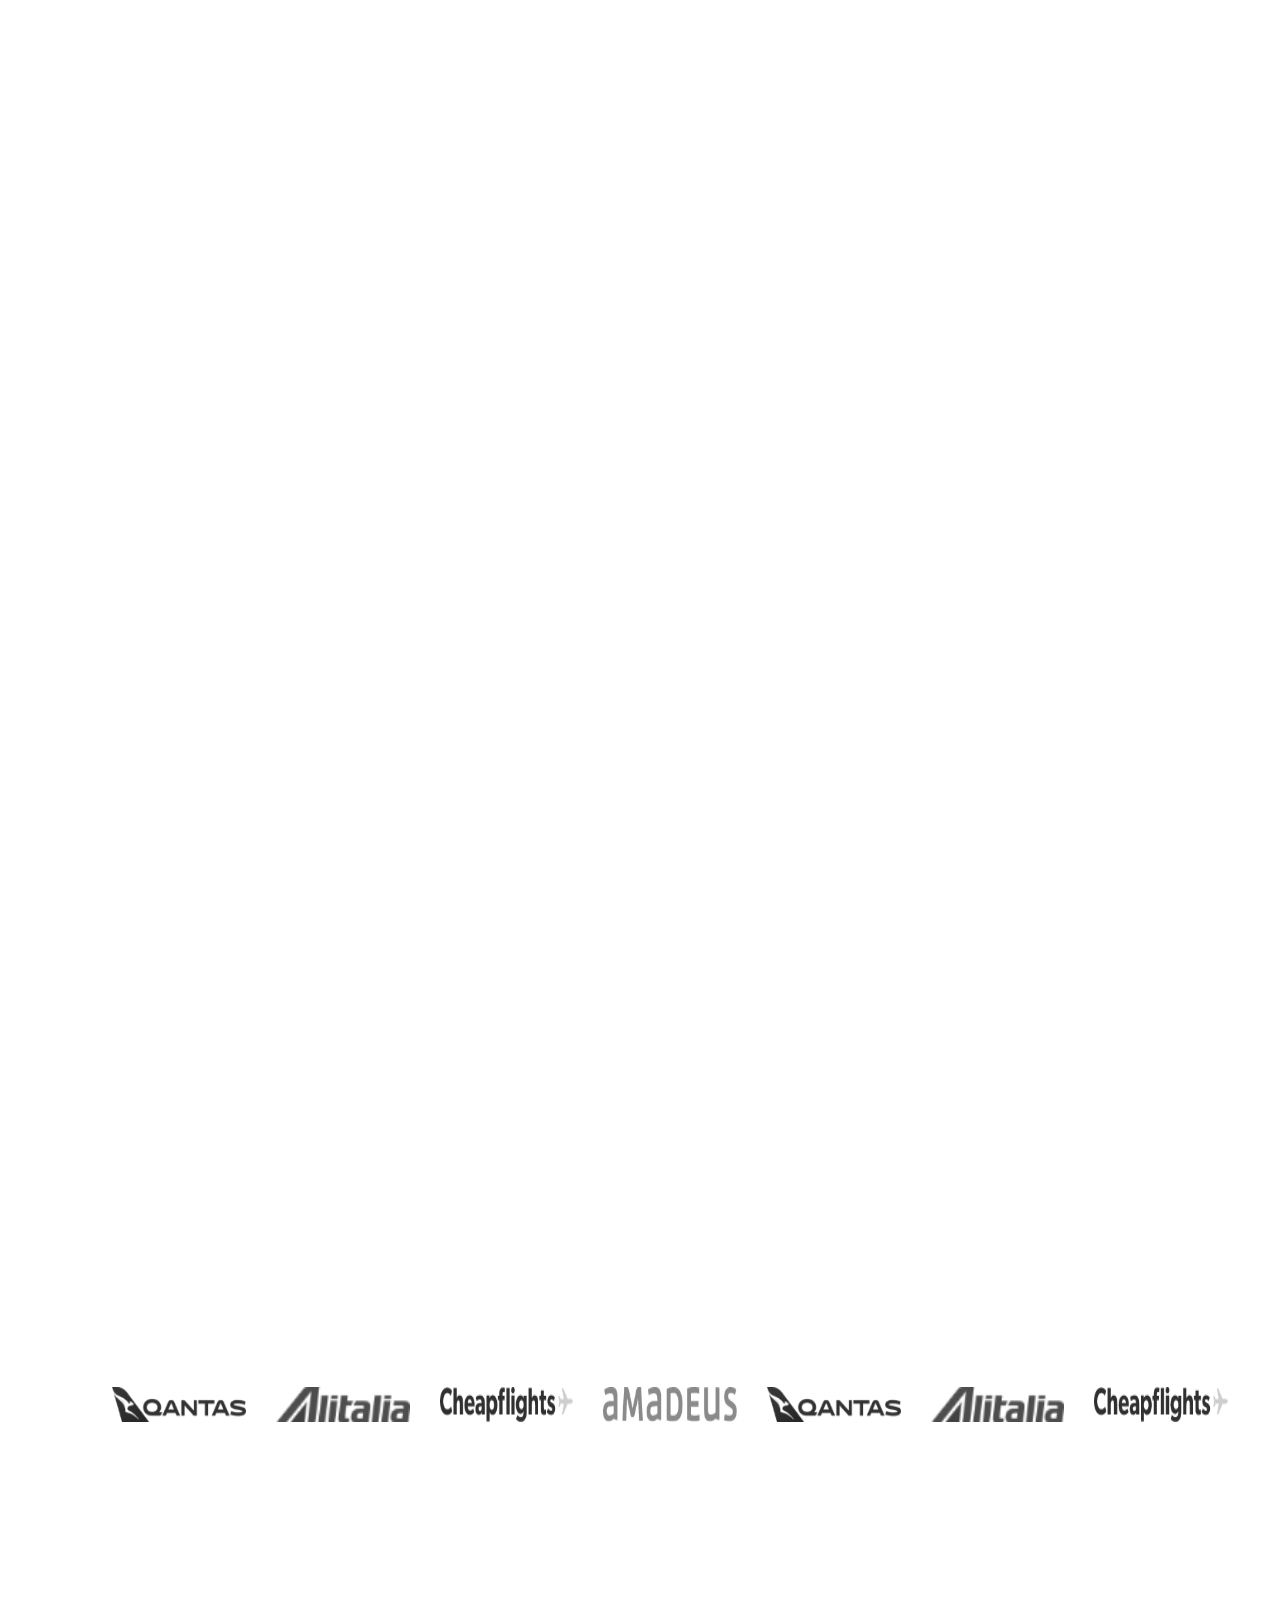
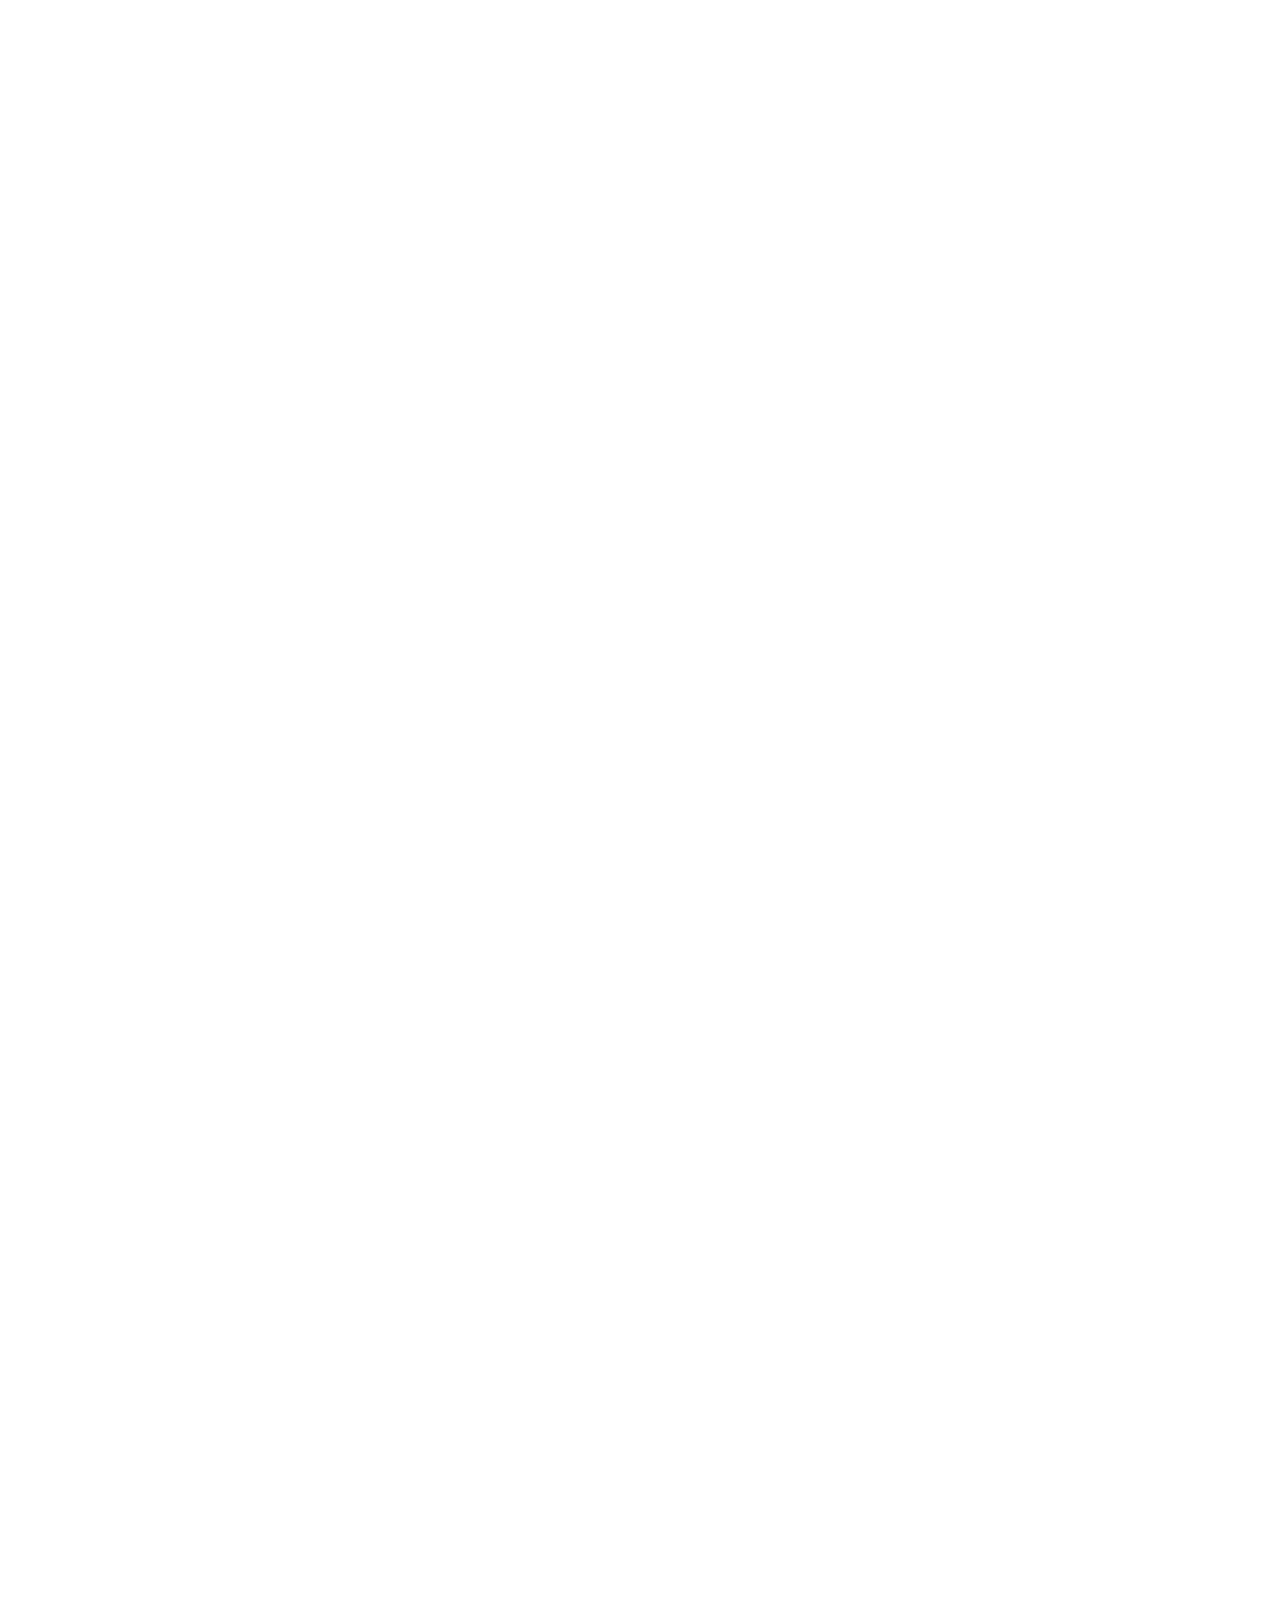
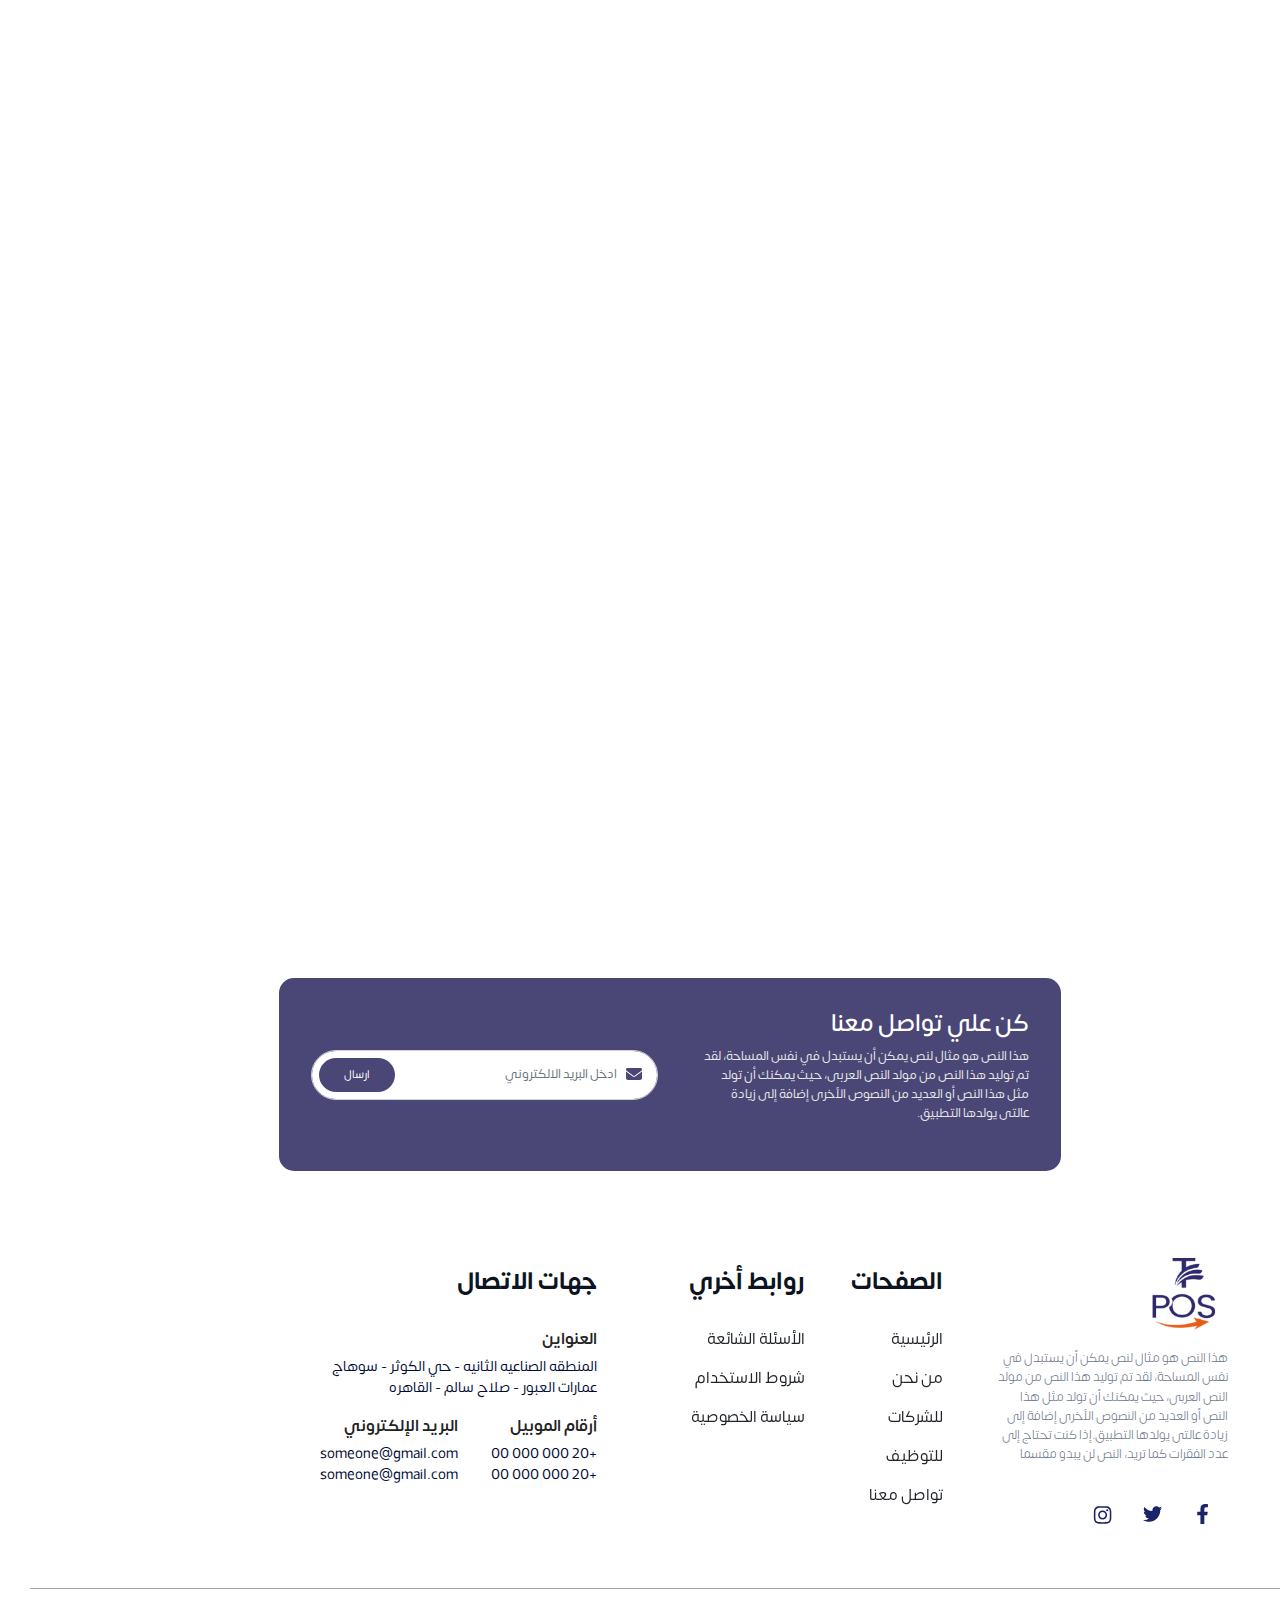
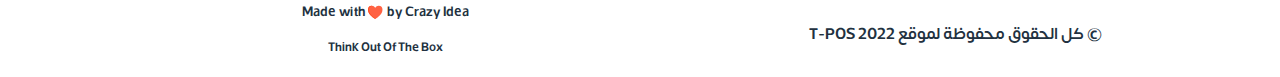
==== commit 385a1502: "animation aos" ====
--- a/index.html
+++ b/index.html
@@ -13,6 +13,7 @@
     <link rel="stylesheet" href="css/all.min.css" />
     <link rel="stylesheet" href="css/swiper-bundle.min.css" />
     <link rel="stylesheet" href="css/hover-min.css" />
+    <link rel="stylesheet" href="css/aos.min.css" />
 
     <!-- Js -->
     <script src="js/bootstrap.min.js"></script>
@@ -20,6 +21,7 @@
     <script src="js/all.min.js"></script>
     <script src="js/swiper-bundle.min.js"></script>
     <script src="js/jquery-3.5.1.min.js"></script>
+    <script src="js/aos.min.js"></script>
     <style></style>
   </head>
 
@@ -103,7 +105,7 @@
             <img src="media/image/header.jpg" alt="header" />
           </div>
         </div>
-        <div class="text-header">
+        <div class="text-header" data-aos="zoom-out-up" data-aos-duration="2000">
           <p>مرحبا بك</p>
           <h1>منصة متكاملة للماكينات الالكترونية</h1>
           <span
@@ -154,7 +156,10 @@
         <p class="text-header">من نحن</p>
         <h3 class="title_section">ماذا تقدم لكم من مميزات</h3>
         <!-- Start card about -->
-        <div class="card_about">
+        <div class="card_about" data-aos="fade-left"
+        data-aos-offset="300"
+        data-aos-duration="1500"
+        data-aos-easing="linear">
           <i class="fa-solid fa-shield"></i>
           <h4>الثقة و الجدية</h4>
           <p>
@@ -166,7 +171,10 @@
         <!-- End card about -->
 
         <!-- Start card about -->
-        <div class="card_about">
+        <div class="card_about" data-aos="fade-down"
+        data-aos-offset="300"
+        data-aos-duration="1500"
+        data-aos-easing="linear">
           <i class="fa-solid fa-screwdriver-wrench"></i>
           <h4>ضمان جودة الصيانة لدينا</h4>
           <p>
@@ -178,7 +186,10 @@
         <!-- End card about -->
 
         <!-- Start card about -->
-        <div class="card_about">
+        <div class="card_about" data-aos="fade-right"
+        data-aos-offset="300"
+        data-aos-duration="1500"
+        data-aos-easing="linear">
           <i class="fa-solid fa-thumbs-up"></i>
           <h4>تقديم افضل قطع غيار للماكينة</h4>
           <p>
@@ -193,7 +204,10 @@
     <!-- =========== ? about =========== -->
 
     <!-- =========== ? services =========== -->
-    <section class="services">
+    <section class="services" data-aos="fade-down"
+    data-aos-offset="300"
+    data-aos-duration="1500"
+    data-aos-easing="linear">
       <div class="container">
         <p class="text-header">خدماتنا</p>
         <h3 class="title_section">نُقدم لكم كافة خدمات الشحن</h3>
@@ -384,7 +398,9 @@
     </section>
 
     <!-- =========== ? statistics =========== -->
-    <section class="statistics container">
+    <section class="statistics container" data-aos="fade-down"
+    data-aos-easing="linear"
+    data-aos-duration="1500">
       <!-- Start card statistics -->
       <div class="card_statistics">
         <h3 class="counter">260</h3>
@@ -419,7 +435,10 @@
     <section class="company" id="company">
       <div class="container">
         <div class="row align-items-center">
-          <div class="col-lg-5 col-12">
+          <div class="col-lg-5 col-12" data-aos="fade-left"
+          data-aos-offset="300"
+          data-aos-duration="1500"
+          data-aos-easing="linear">
             <p class="text-header">للشركات</p>
             <h4 class="title_section">
               تطبيق كامل للشركات لطلبات الصيانة و التوصيل
@@ -517,7 +536,10 @@
               </div>
             </div>
           </div>
-          <div class="col-lg-7 col-12">
+          <div class="col-lg-7 col-12" data-aos="fade-right"
+          data-aos-offset="300"
+          data-aos-duration="1500"
+          data-aos-easing="linear">
             <div class="image_company">
               <img src="./media/image/company.png" alt="company" />
             </div>
@@ -528,7 +550,9 @@
     <!-- =========== ? company =========== -->
 
     <!-- =========== ? application =========== -->
-    <section class="application">
+    <section class="application" data-aos="fade-down"
+    data-aos-easing="linear"
+    data-aos-duration="1500">
       <div class="container">
         <h3>بعض شاشات التطبيق</h3>
         <div class="swiper applicationSwiper">
@@ -720,7 +744,10 @@
     <section class="employment" id="employment">
       <div class="container">
         <div class="row align-items-center">
-          <div class="col-lg-6 col-12">
+          <div class="col-lg-6 col-12" data-aos="fade-left"
+          data-aos-offset="300"
+          data-aos-duration="1500"
+          data-aos-easing="linear">
             <div class="d-flex flex-wrap">
               <!-- Start Card step -->
               <div class="card_step">
@@ -758,7 +785,10 @@
               <!-- End Card step -->
             </div>
           </div>
-          <div class="col-lg-6 col-12">
+          <div class="col-lg-6 col-12" data-aos="fade-right"
+          data-aos-offset="300"
+          data-aos-duration="1500"
+          data-aos-easing="linear">
             <div class="download_buttons">
               <p class="text-header">للتوظيف</p>
               <h4 class="title_section">انضم الي فريق عمل الفنيين لدينا</h4>
@@ -784,7 +814,9 @@
     <!-- =========== ? employment =========== -->
 
     <!-- =========== ? best platform =========== -->
-    <div class="app_technicians">
+    <div class="app_technicians" data-aos="fade-down"
+    data-aos-easing="linear"
+    data-aos-duration="1500">
       <div class="container">
         <h5 class="title_section">بعض شاشات تطبيق الفنيين</h5>
         <div class="swiper appTechniciansSwiper">
@@ -887,7 +919,9 @@
     <!-- =========== ? best platform =========== -->
 
     <!-- =========== ? opinion =========== -->
-    <section class="opinion">
+    <section class="opinion" data-aos="fade-up"
+    data-aos-easing="linear"
+    data-aos-duration="1500">
       <div class="container">
         <h5 class="text-header">اراء عملائنا</h5>
         <h3>نحن نهتم بتجارب عملائنا من خلال تعاملتهم لنا</h3>
@@ -1027,10 +1061,16 @@
     <section class="contact" id="contact">
       <div class="container">
         <div class="row">
-          <div class="col-lg-6 col-12">
+          <div class="col-lg-6 col-12" data-aos="fade-left"
+          data-aos-offset="300"
+          data-aos-duration="1500"
+          data-aos-easing="linear">
             <img src="./media/image/contact.jpg" alt="contact" />
           </div>
-          <div class="col-lg-6 col-12">
+          <div class="col-lg-6 col-12" data-aos="fade-right"
+          data-aos-offset="300"
+          data-aos-duration="1500"
+          data-aos-easing="linear">
             <h5 class="text-header">تواصل معنا</h5>
             <h2>هل لديك أسئلة ؟</h2>
             <h2>! دعنا نتحدث</h2>
@@ -1262,5 +1302,8 @@
         time: 2000,
       });
     </script>
+    <script>
+      AOS.init({ disable: "mobile" });
+    </script>
   </body>
 </html>
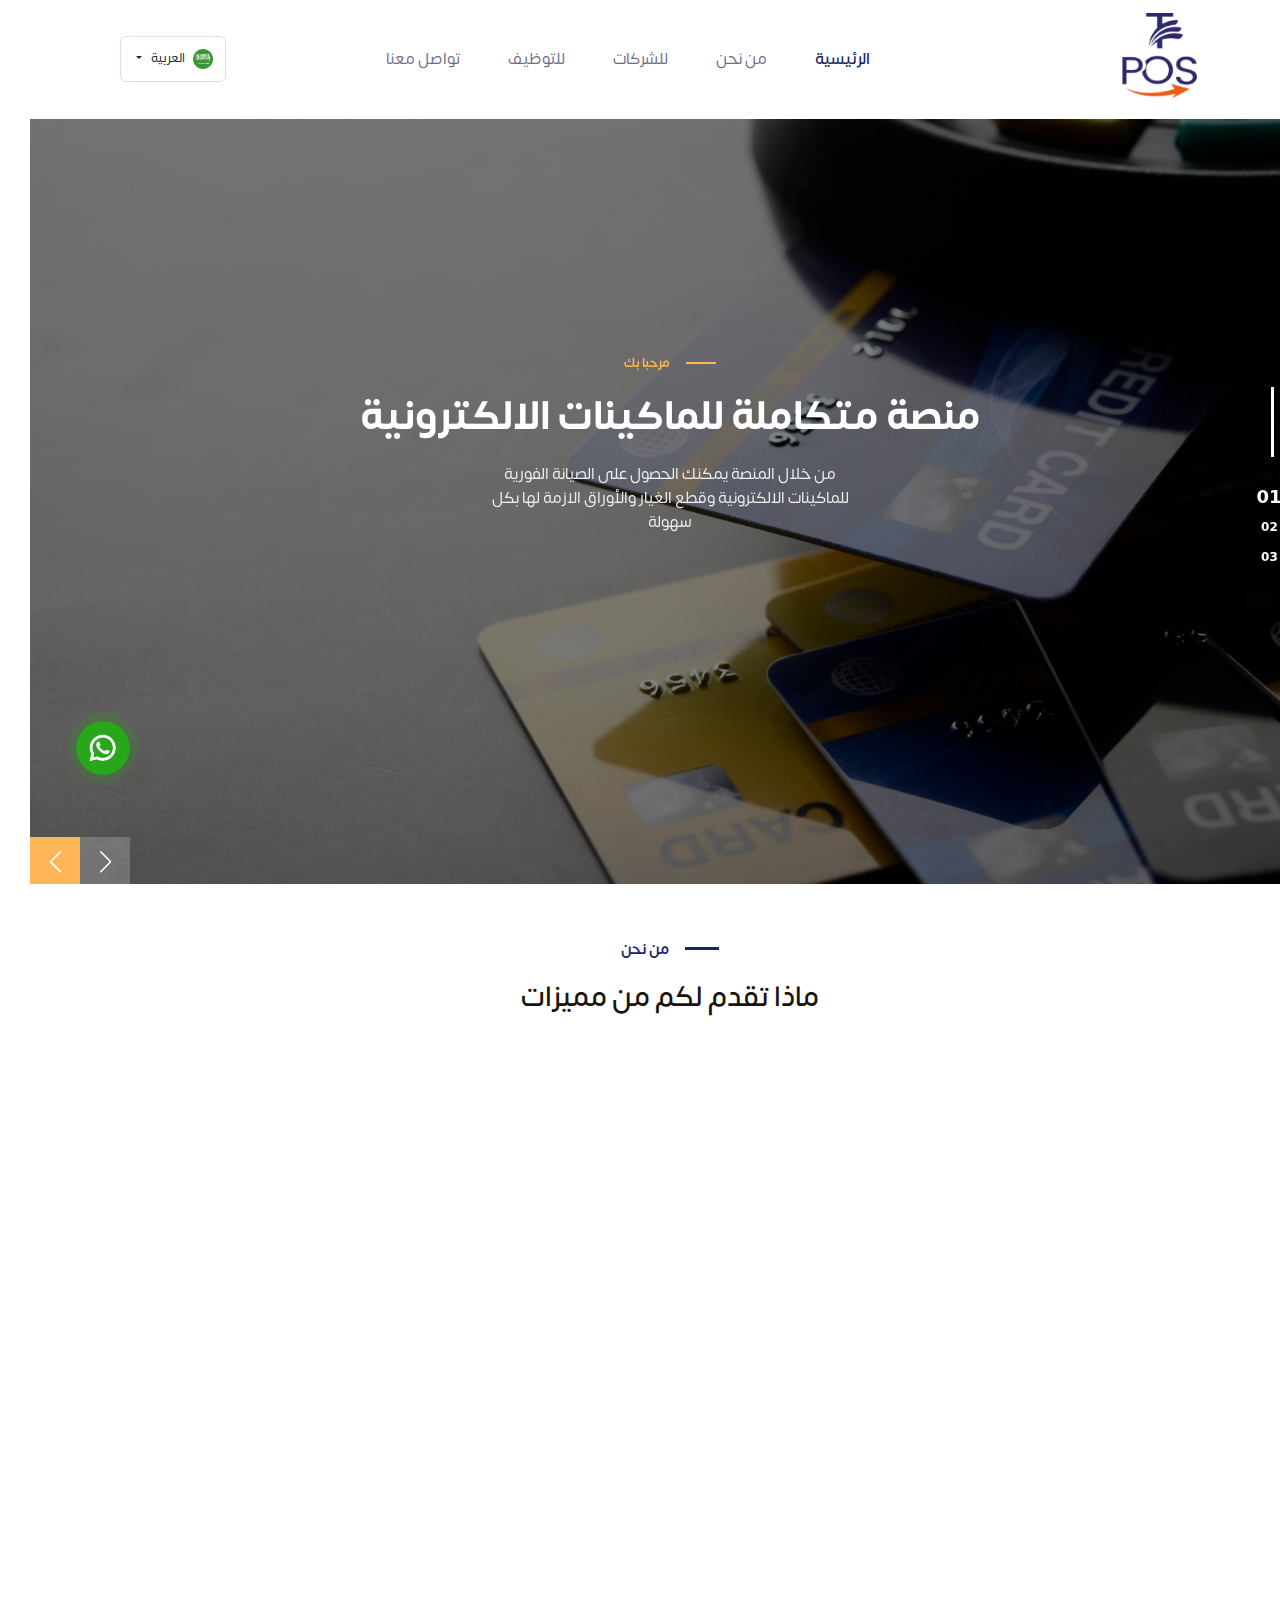
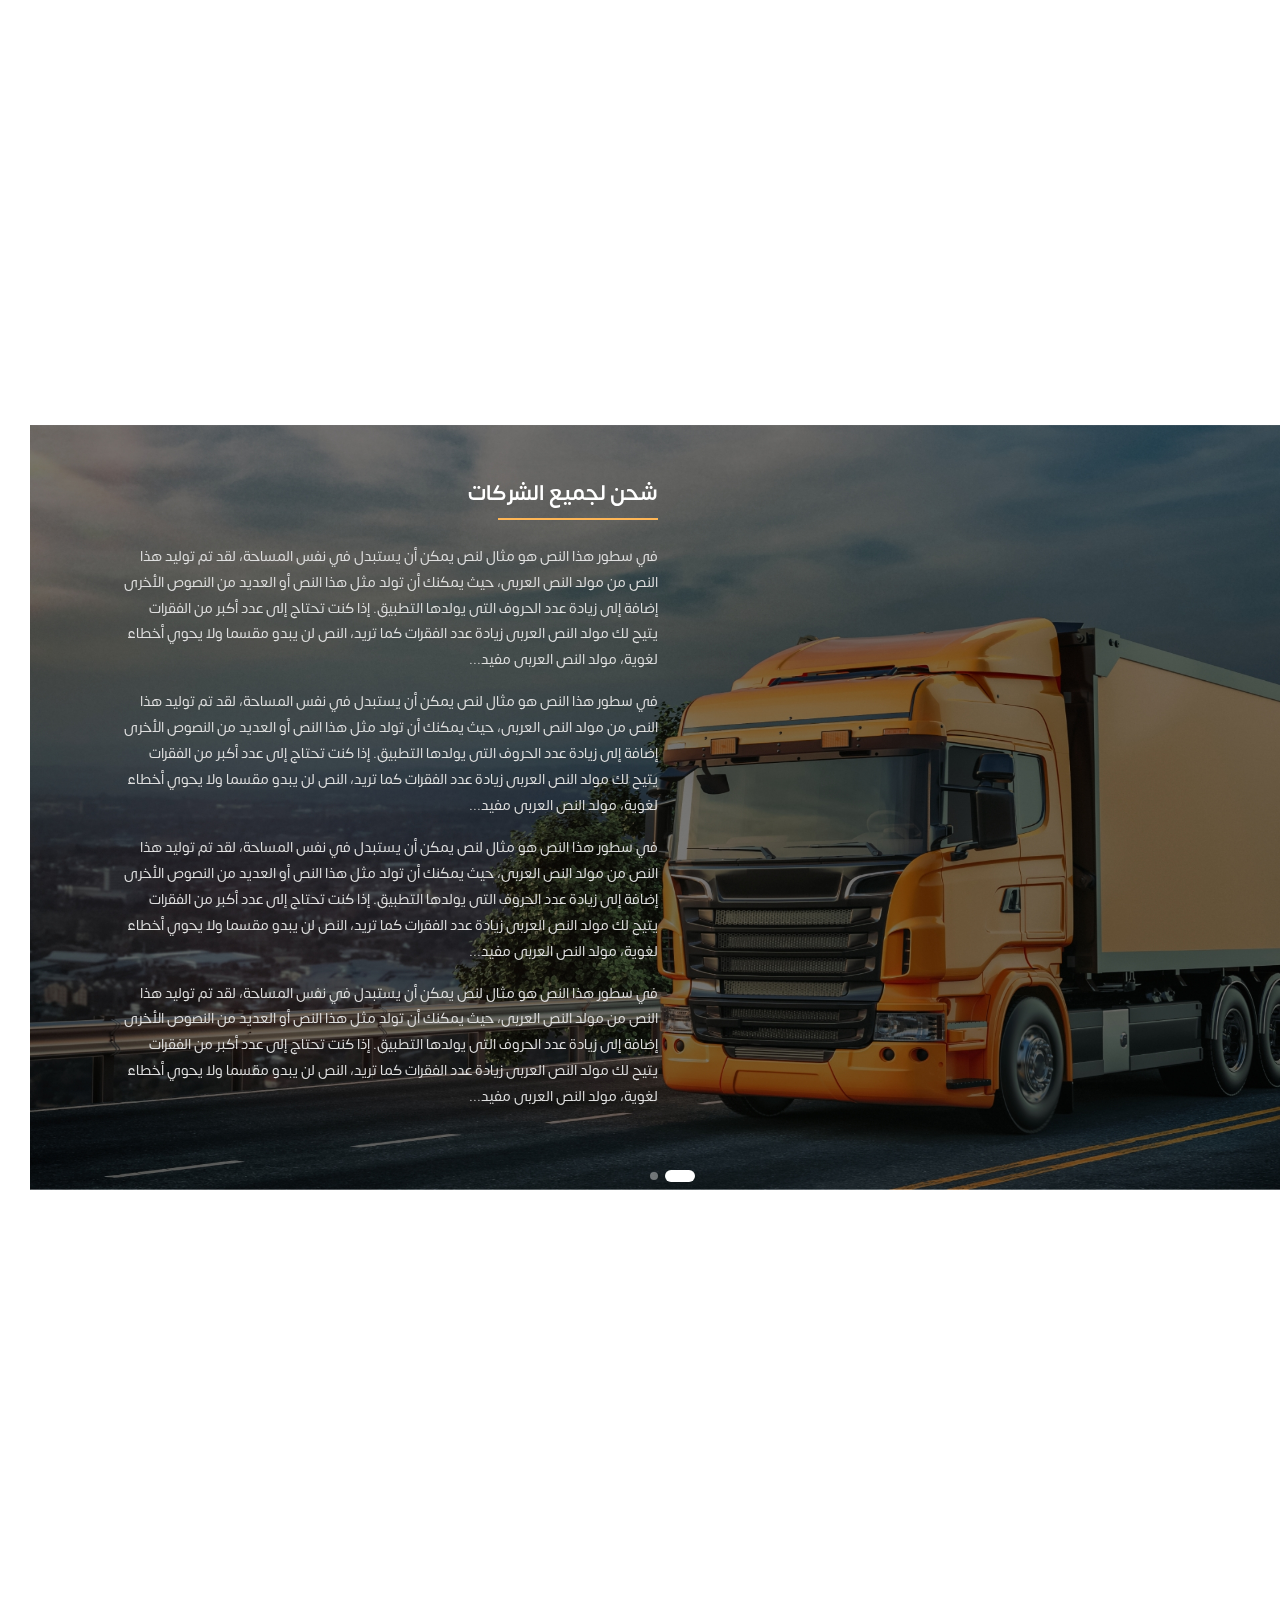
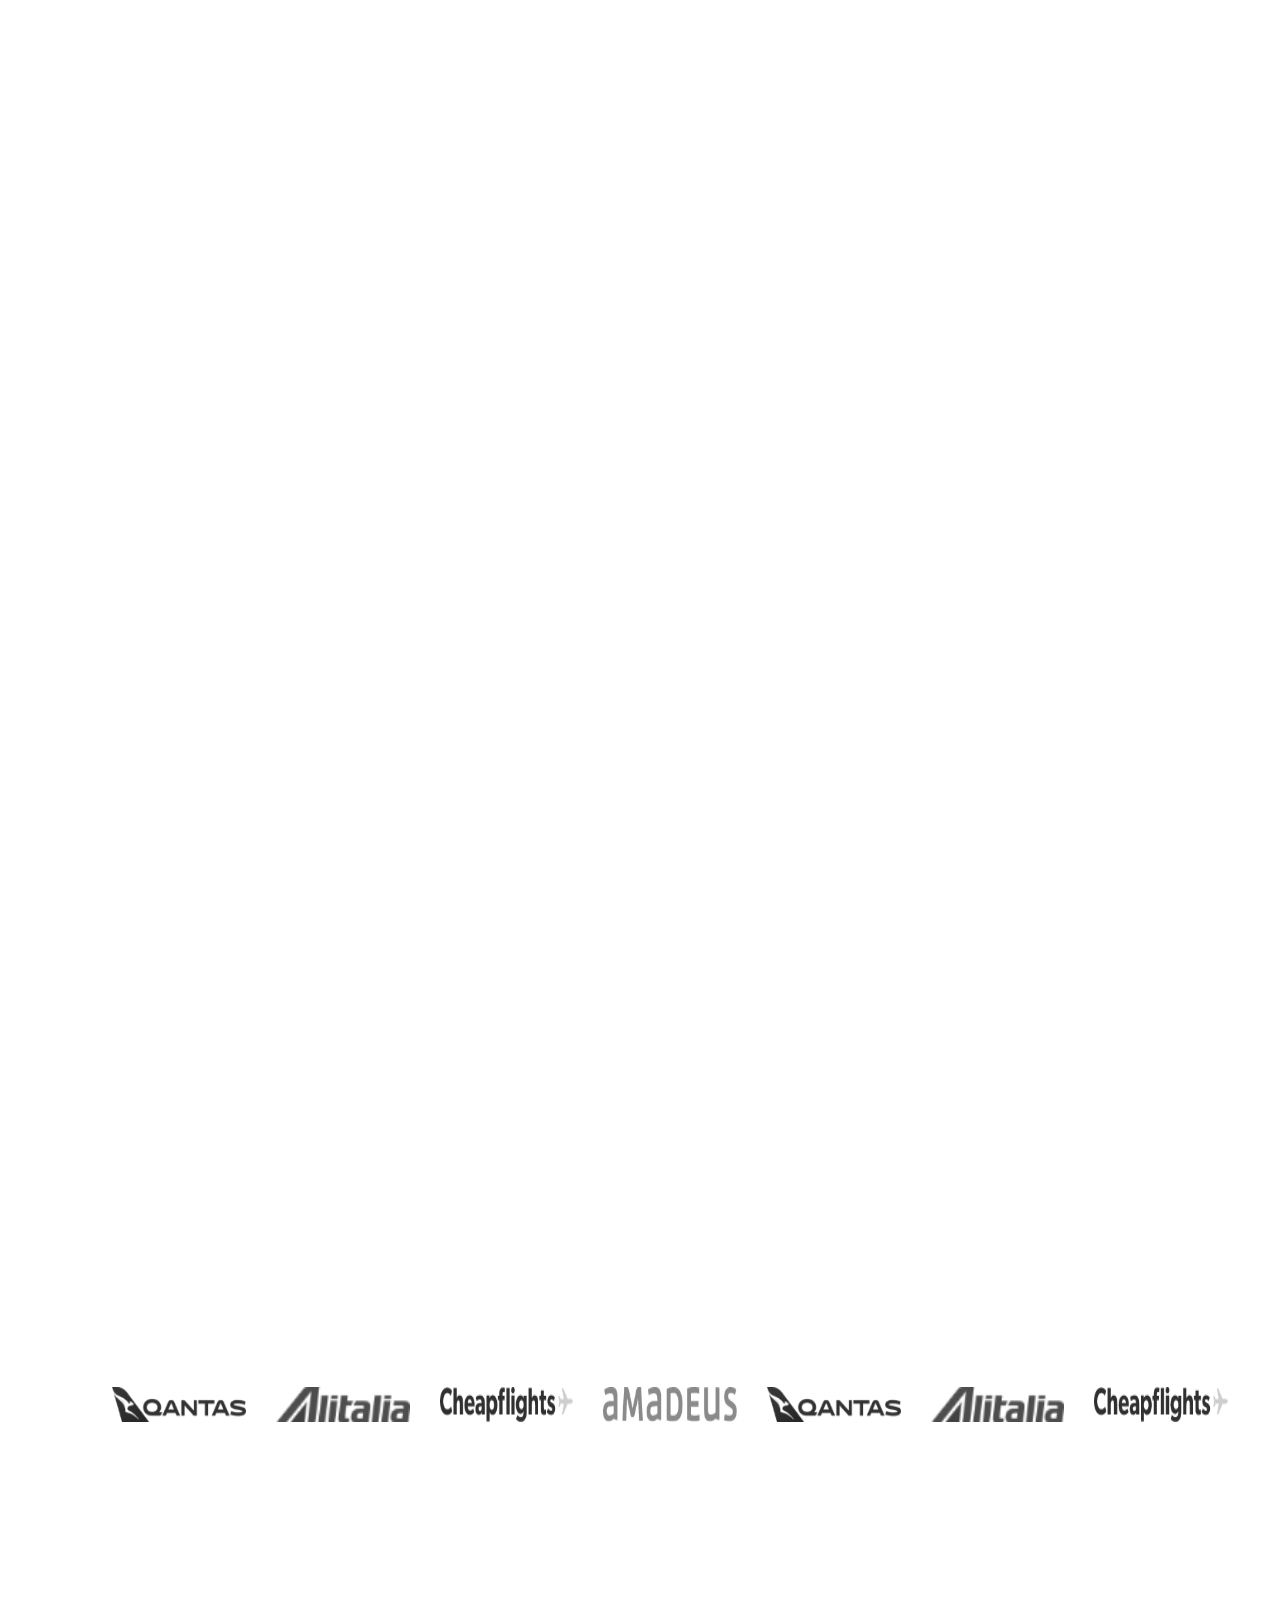
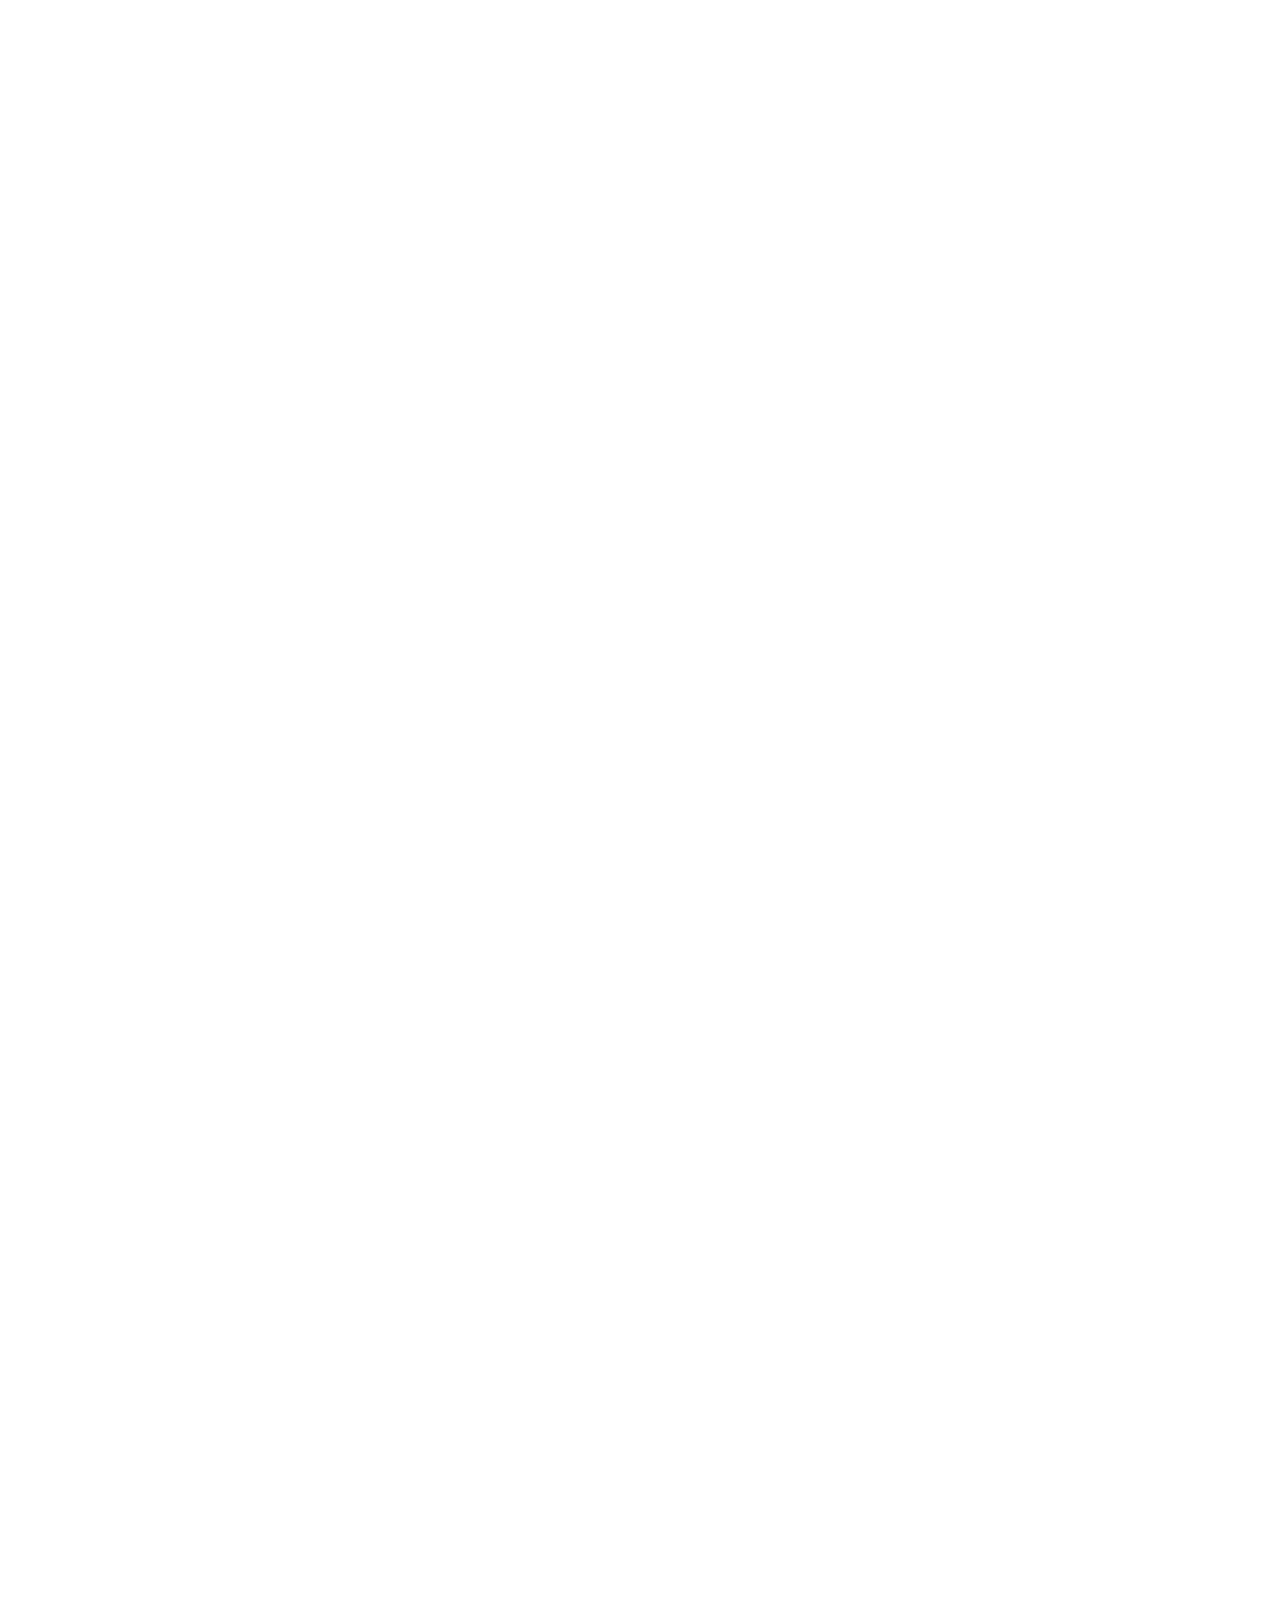
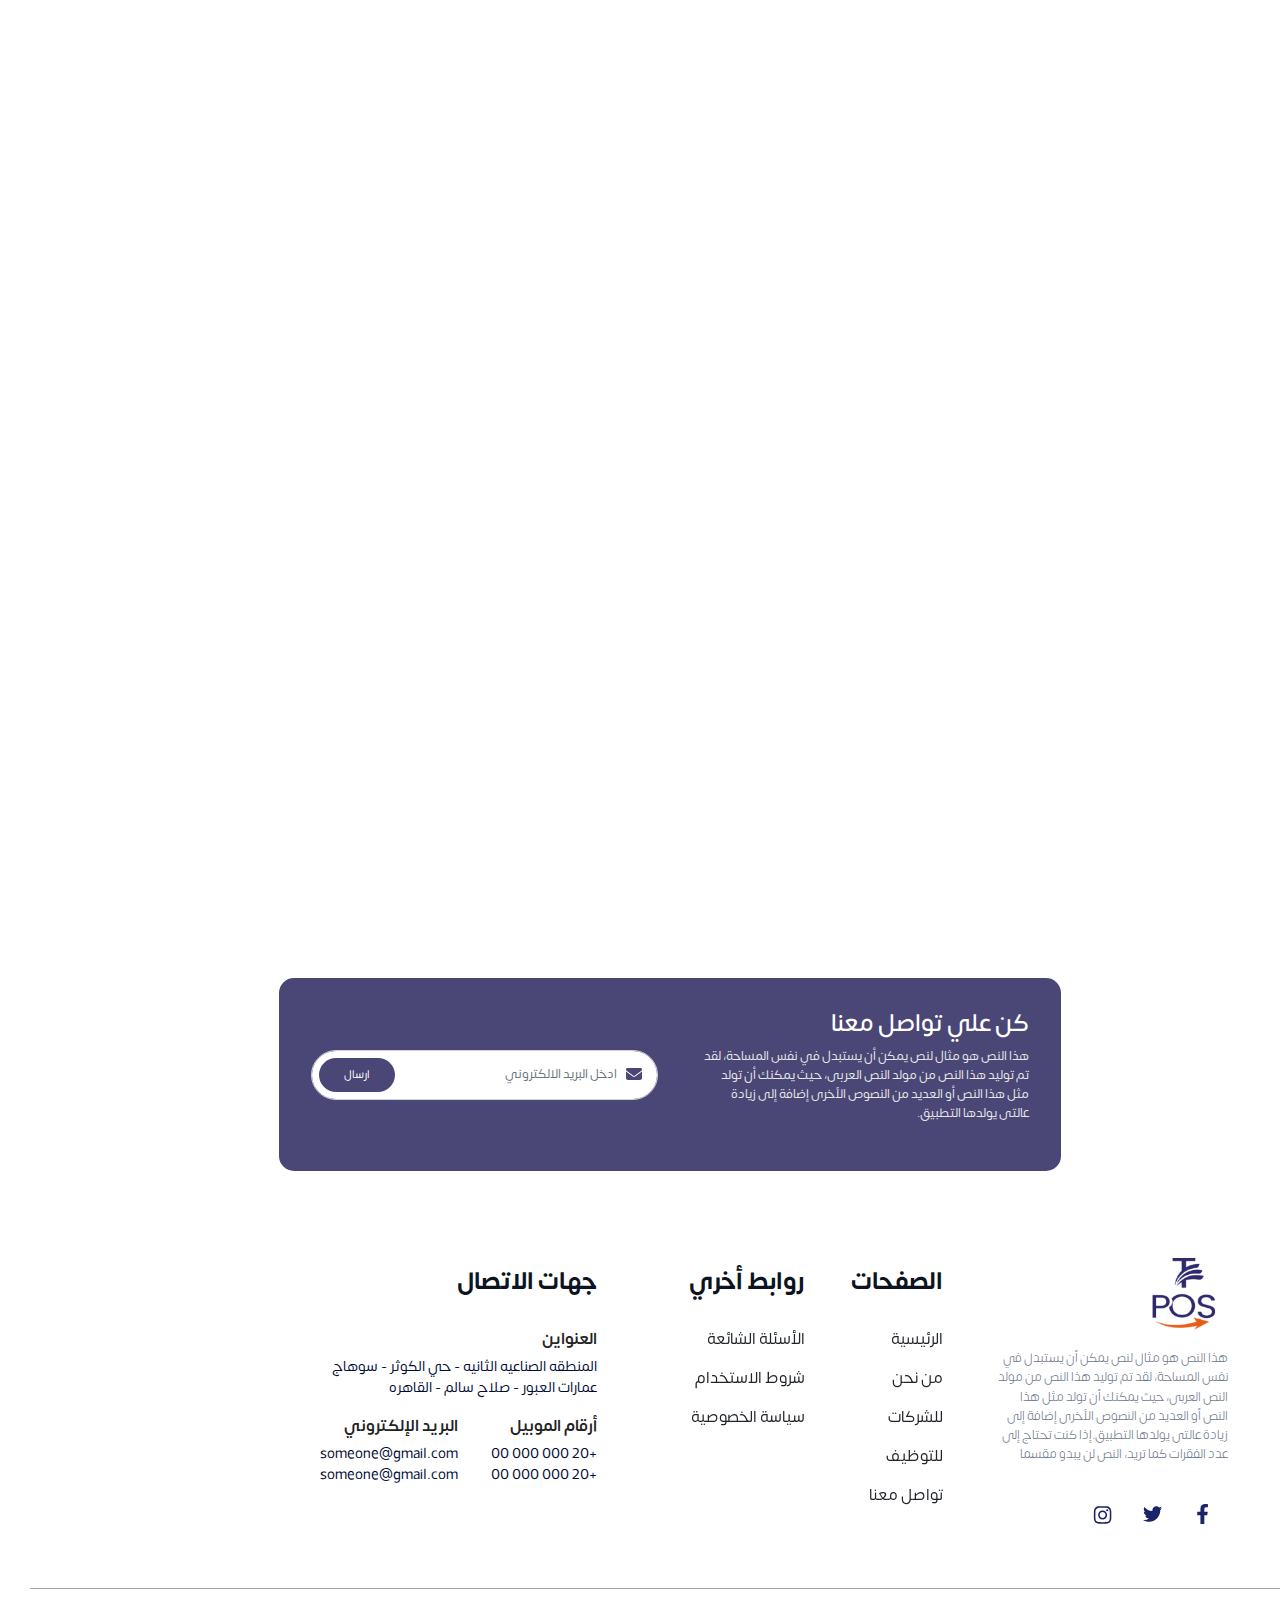
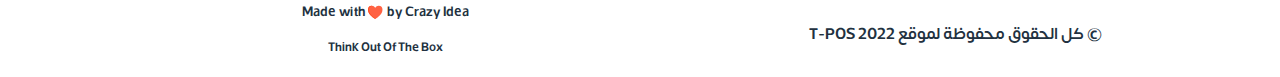
==== commit 1a176811: "floating icon" ====
--- a/index.html
+++ b/index.html
@@ -26,6 +26,12 @@
   </head>
 
   <body>
+    <a href="#" class="float_whatsapp">
+      <img src="./media/image/whatsapp.png" alt="whatsapp" />
+    </a>
+    <span id="float_up" class="float_up">
+      <img src="./media/image/up.png" alt="up" />
+    </span>
     <!-- =========== ? navbar =========== -->
     <nav class="navbar navbar-expand-lg">
       <div class="container">
@@ -105,7 +111,11 @@
             <img src="media/image/header.jpg" alt="header" />
           </div>
         </div>
-        <div class="text-header" data-aos="zoom-out-up" data-aos-duration="2000">
+        <div
+          class="text-header"
+          data-aos="zoom-out-up"
+          data-aos-duration="2000"
+        >
           <p>مرحبا بك</p>
           <h1>منصة متكاملة للماكينات الالكترونية</h1>
           <span
@@ -156,10 +166,13 @@
         <p class="text-header">من نحن</p>
         <h3 class="title_section">ماذا تقدم لكم من مميزات</h3>
         <!-- Start card about -->
-        <div class="card_about" data-aos="fade-left"
-        data-aos-offset="300"
-        data-aos-duration="1500"
-        data-aos-easing="linear">
+        <div
+          class="card_about"
+          data-aos="fade-left"
+          data-aos-offset="300"
+          data-aos-duration="1500"
+          data-aos-easing="linear"
+        >
           <i class="fa-solid fa-shield"></i>
           <h4>الثقة و الجدية</h4>
           <p>
@@ -171,10 +184,13 @@
         <!-- End card about -->
 
         <!-- Start card about -->
-        <div class="card_about" data-aos="fade-down"
-        data-aos-offset="300"
-        data-aos-duration="1500"
-        data-aos-easing="linear">
+        <div
+          class="card_about"
+          data-aos="fade-down"
+          data-aos-offset="300"
+          data-aos-duration="1500"
+          data-aos-easing="linear"
+        >
           <i class="fa-solid fa-screwdriver-wrench"></i>
           <h4>ضمان جودة الصيانة لدينا</h4>
           <p>
@@ -186,10 +202,13 @@
         <!-- End card about -->
 
         <!-- Start card about -->
-        <div class="card_about" data-aos="fade-right"
-        data-aos-offset="300"
-        data-aos-duration="1500"
-        data-aos-easing="linear">
+        <div
+          class="card_about"
+          data-aos="fade-right"
+          data-aos-offset="300"
+          data-aos-duration="1500"
+          data-aos-easing="linear"
+        >
           <i class="fa-solid fa-thumbs-up"></i>
           <h4>تقديم افضل قطع غيار للماكينة</h4>
           <p>
@@ -204,10 +223,13 @@
     <!-- =========== ? about =========== -->
 
     <!-- =========== ? services =========== -->
-    <section class="services" data-aos="fade-down"
-    data-aos-offset="300"
-    data-aos-duration="1500"
-    data-aos-easing="linear">
+    <section
+      class="services"
+      data-aos="fade-down"
+      data-aos-offset="300"
+      data-aos-duration="1500"
+      data-aos-easing="linear"
+    >
       <div class="container">
         <p class="text-header">خدماتنا</p>
         <h3 class="title_section">نُقدم لكم كافة خدمات الشحن</h3>
@@ -398,9 +420,12 @@
     </section>
 
     <!-- =========== ? statistics =========== -->
-    <section class="statistics container" data-aos="fade-down"
-    data-aos-easing="linear"
-    data-aos-duration="1500">
+    <section
+      class="statistics container"
+      data-aos="fade-down"
+      data-aos-easing="linear"
+      data-aos-duration="1500"
+    >
       <!-- Start card statistics -->
       <div class="card_statistics">
         <h3 class="counter">260</h3>
@@ -435,10 +460,13 @@
     <section class="company" id="company">
       <div class="container">
         <div class="row align-items-center">
-          <div class="col-lg-5 col-12" data-aos="fade-left"
-          data-aos-offset="300"
-          data-aos-duration="1500"
-          data-aos-easing="linear">
+          <div
+            class="col-lg-5 col-12"
+            data-aos="fade-left"
+            data-aos-offset="300"
+            data-aos-duration="1500"
+            data-aos-easing="linear"
+          >
             <p class="text-header">للشركات</p>
             <h4 class="title_section">
               تطبيق كامل للشركات لطلبات الصيانة و التوصيل
@@ -536,10 +564,12 @@
               </div>
             </div>
           </div>
-          <div class="col-lg-7 col-12" data-aos="fade-right"
-          data-aos-offset="300"
-          data-aos-duration="1500"
-          data-aos-easing="linear">
+          <div
+            class="col-lg-7 col-12"
+            data-aos="flip-left"
+            data-aos-easing="ease-out-cubic"
+            data-aos-duration="2000"
+          >
             <div class="image_company">
               <img src="./media/image/company.png" alt="company" />
             </div>
@@ -550,9 +580,12 @@
     <!-- =========== ? company =========== -->
 
     <!-- =========== ? application =========== -->
-    <section class="application" data-aos="fade-down"
-    data-aos-easing="linear"
-    data-aos-duration="1500">
+    <section
+      class="application"
+      data-aos="fade-down"
+      data-aos-easing="linear"
+      data-aos-duration="1500"
+    >
       <div class="container">
         <h3>بعض شاشات التطبيق</h3>
         <div class="swiper applicationSwiper">
@@ -744,10 +777,13 @@
     <section class="employment" id="employment">
       <div class="container">
         <div class="row align-items-center">
-          <div class="col-lg-6 col-12" data-aos="fade-left"
-          data-aos-offset="300"
-          data-aos-duration="1500"
-          data-aos-easing="linear">
+          <div
+            class="col-lg-6 col-12"
+            data-aos="fade-left"
+            data-aos-offset="300"
+            data-aos-duration="1500"
+            data-aos-easing="linear"
+          >
             <div class="d-flex flex-wrap">
               <!-- Start Card step -->
               <div class="card_step">
@@ -785,10 +821,13 @@
               <!-- End Card step -->
             </div>
           </div>
-          <div class="col-lg-6 col-12" data-aos="fade-right"
-          data-aos-offset="300"
-          data-aos-duration="1500"
-          data-aos-easing="linear">
+          <div
+            class="col-lg-6 col-12"
+            data-aos="fade-right"
+            data-aos-offset="300"
+            data-aos-duration="1500"
+            data-aos-easing="linear"
+          >
             <div class="download_buttons">
               <p class="text-header">للتوظيف</p>
               <h4 class="title_section">انضم الي فريق عمل الفنيين لدينا</h4>
@@ -814,9 +853,12 @@
     <!-- =========== ? employment =========== -->
 
     <!-- =========== ? best platform =========== -->
-    <div class="app_technicians" data-aos="fade-down"
-    data-aos-easing="linear"
-    data-aos-duration="1500">
+    <div
+      class="app_technicians"
+      data-aos="fade-down"
+      data-aos-easing="linear"
+      data-aos-duration="1500"
+    >
       <div class="container">
         <h5 class="title_section">بعض شاشات تطبيق الفنيين</h5>
         <div class="swiper appTechniciansSwiper">
@@ -919,9 +961,12 @@
     <!-- =========== ? best platform =========== -->
 
     <!-- =========== ? opinion =========== -->
-    <section class="opinion" data-aos="fade-up"
-    data-aos-easing="linear"
-    data-aos-duration="1500">
+    <section
+      class="opinion"
+      data-aos="fade-up"
+      data-aos-easing="linear"
+      data-aos-duration="1500"
+    >
       <div class="container">
         <h5 class="text-header">اراء عملائنا</h5>
         <h3>نحن نهتم بتجارب عملائنا من خلال تعاملتهم لنا</h3>
@@ -1061,16 +1106,22 @@
     <section class="contact" id="contact">
       <div class="container">
         <div class="row">
-          <div class="col-lg-6 col-12" data-aos="fade-left"
-          data-aos-offset="300"
-          data-aos-duration="1500"
-          data-aos-easing="linear">
+          <div
+            class="col-lg-6 col-12"
+            data-aos="fade-left"
+            data-aos-offset="300"
+            data-aos-duration="1500"
+            data-aos-easing="linear"
+          >
             <img src="./media/image/contact.jpg" alt="contact" />
           </div>
-          <div class="col-lg-6 col-12" data-aos="fade-right"
-          data-aos-offset="300"
-          data-aos-duration="1500"
-          data-aos-easing="linear">
+          <div
+            class="col-lg-6 col-12"
+            data-aos="fade-right"
+            data-aos-offset="300"
+            data-aos-duration="1500"
+            data-aos-easing="linear"
+          >
             <h5 class="text-header">تواصل معنا</h5>
             <h2>هل لديك أسئلة ؟</h2>
             <h2>! دعنا نتحدث</h2>
--- a/sass/style.css
+++ b/sass/style.css
@@ -27,6 +27,36 @@
   font-family: "bold";
   src: url("../fonts/Poppins-Bold.otf");
 }
+.float_whatsapp {
+  position: fixed;
+  bottom: 13%;
+  left: 3%;
+  z-index: 999;
+}
+.float_whatsapp img {
+  width: 70px;
+  height: 70px;
+}
+
+.float_up {
+  position: fixed;
+  bottom: 5%;
+  left: 3%;
+  z-index: 999;
+  transition: background-color 0.3s, opacity 0.5s, visibility 0.5s;
+  opacity: 0;
+  visibility: hidden;
+  cursor: pointer;
+}
+.float_up img {
+  width: 65px;
+  height: 65px;
+}
+.float_up.show {
+  opacity: 1;
+  visibility: visible;
+}
+
 /* ======= navbar ======= */
 .navbar .navbar-brand img {
   width: 80%;
@@ -1581,6 +1611,13 @@
   }
 }
 @media only screen and (max-width: 991.98px) {
+  .float_up img {
+    width: 70px;
+    height: 70px;
+  }
+  .float_whatsapp {
+    bottom: 15%;
+  }
   .header .text-header p::before {
     width: 5%;
   }
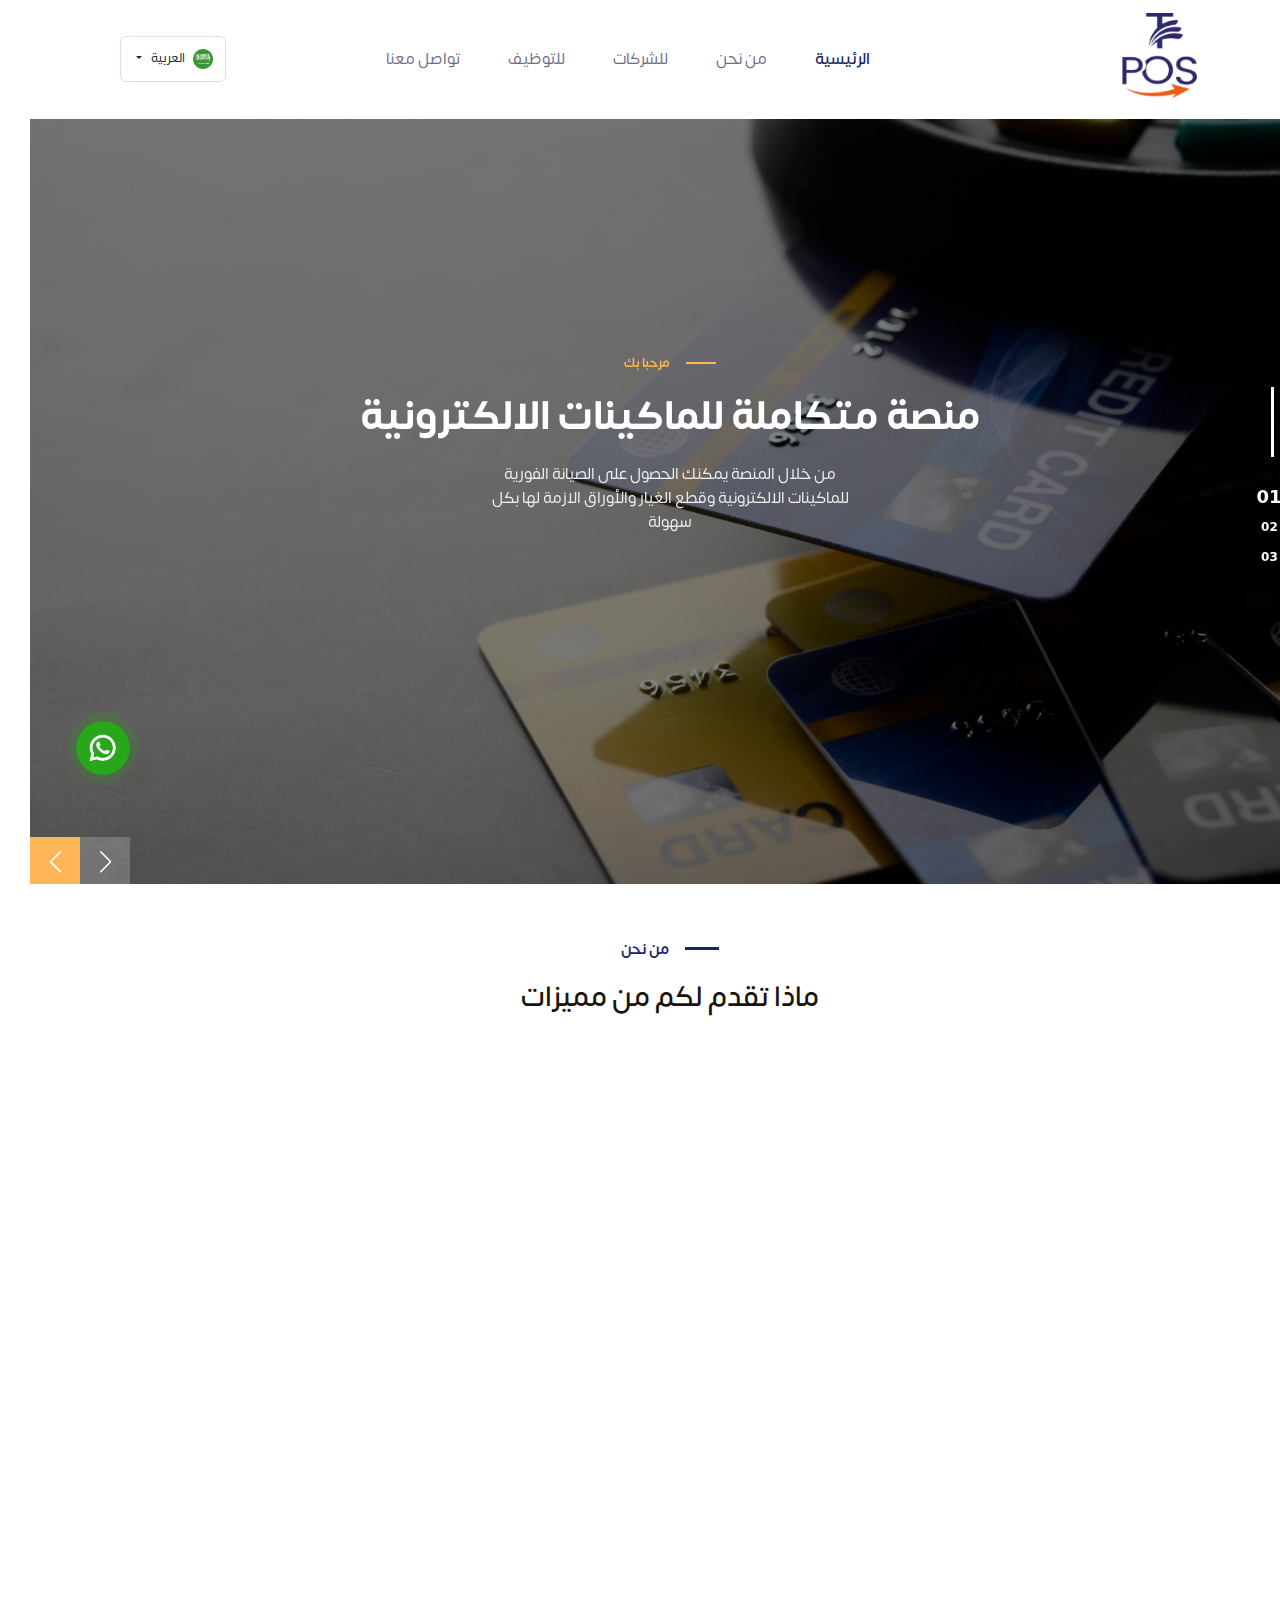
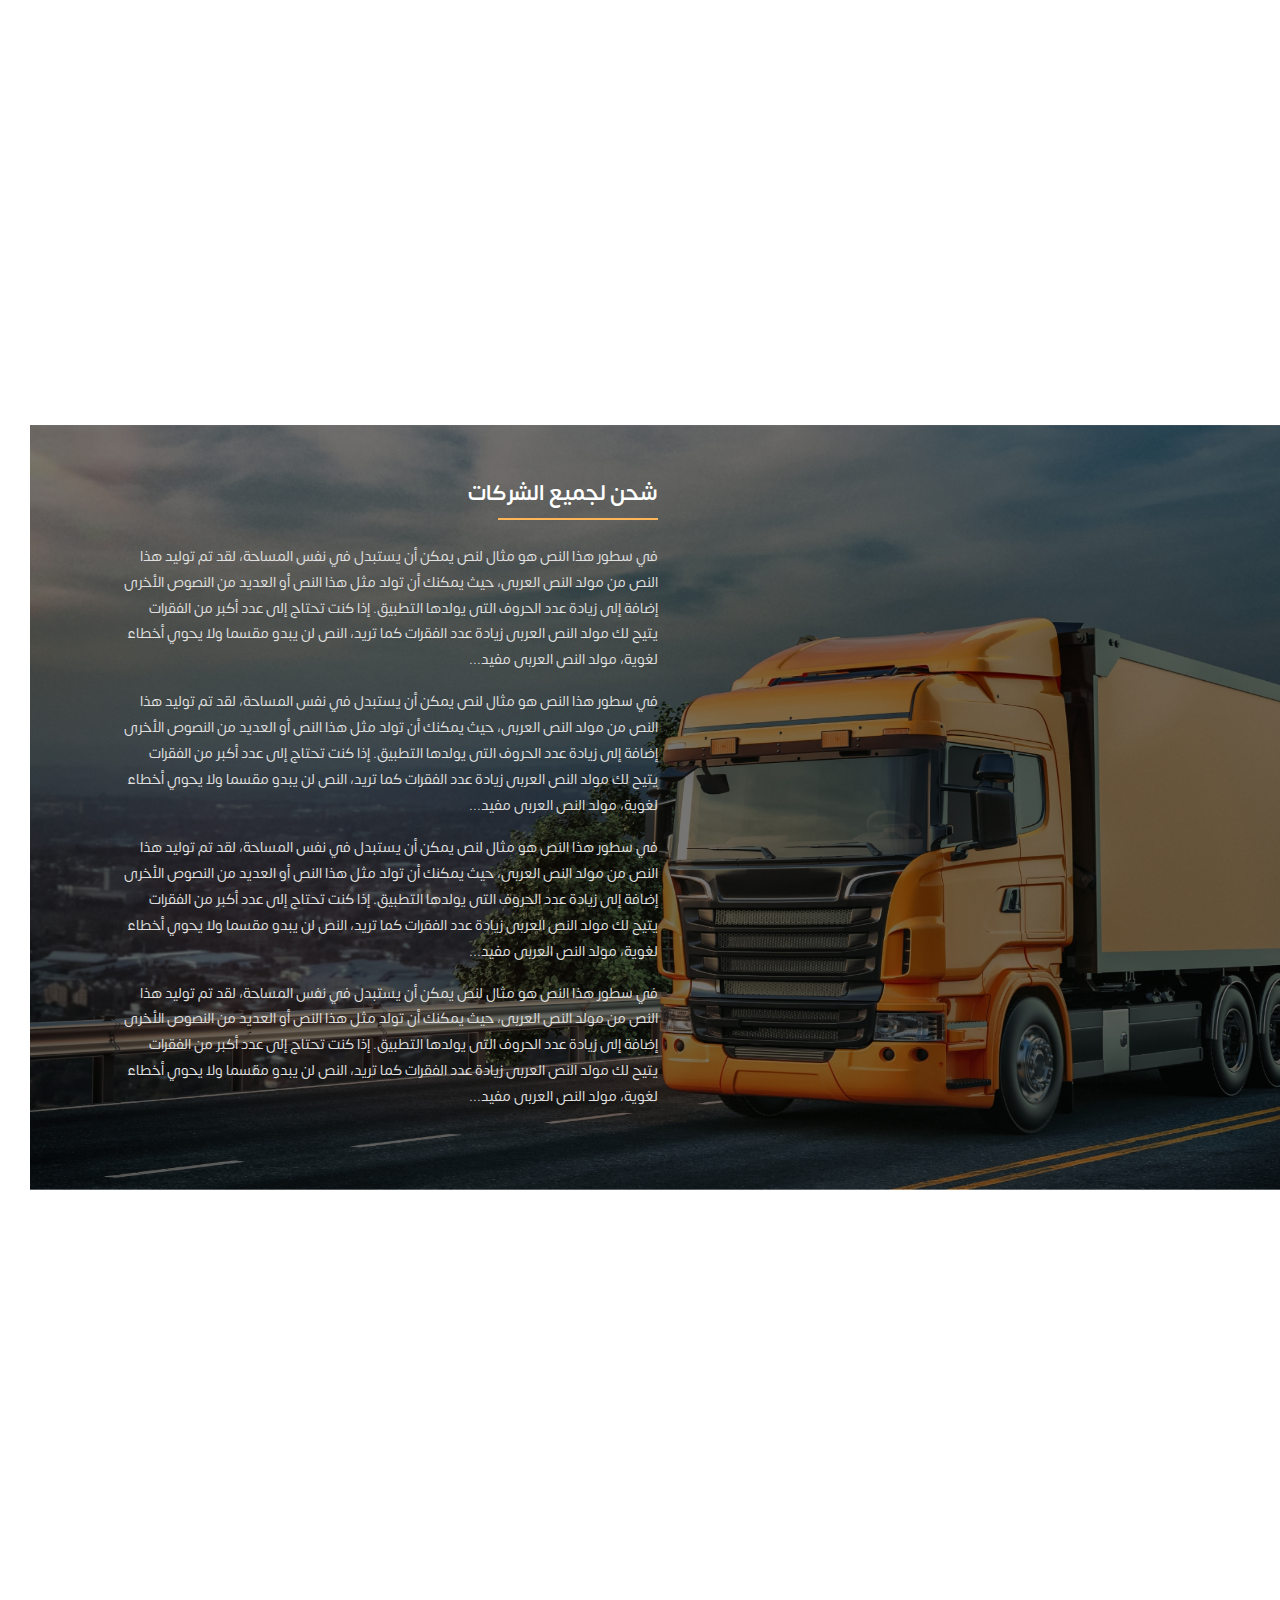
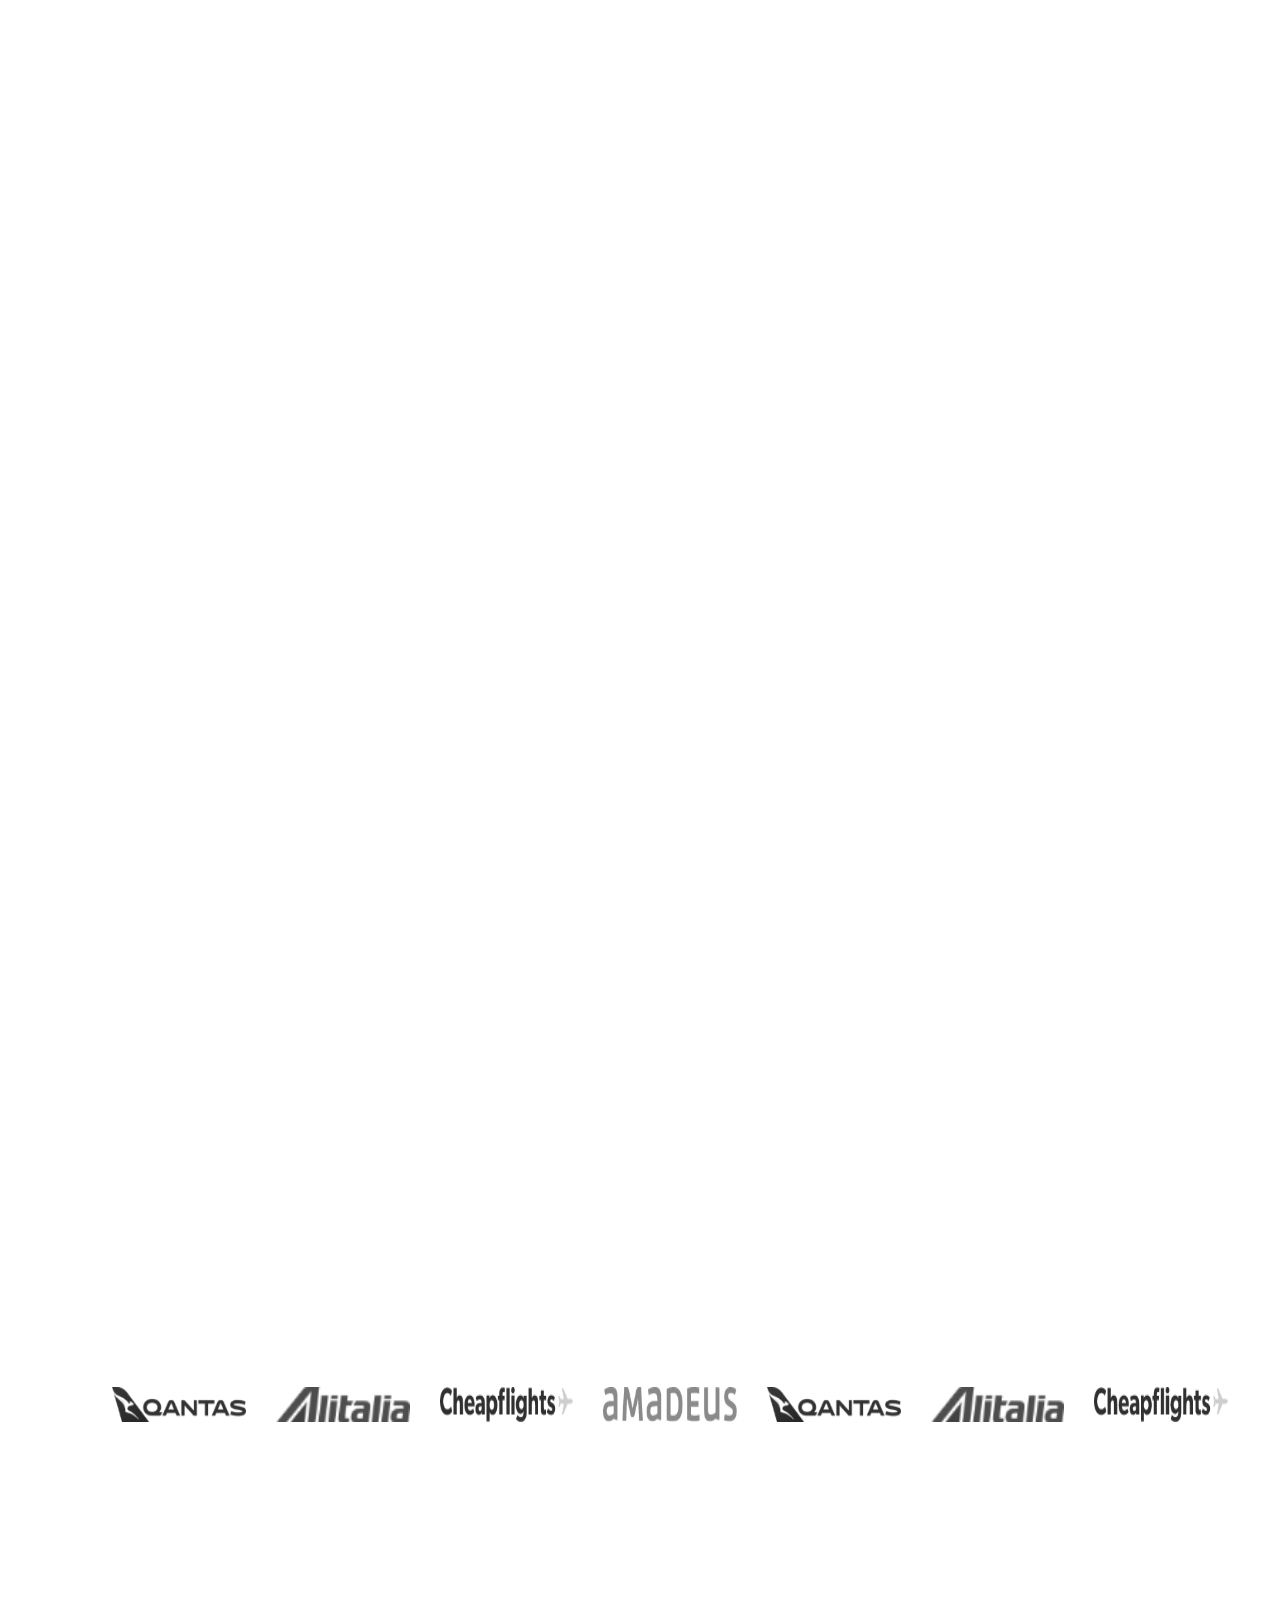
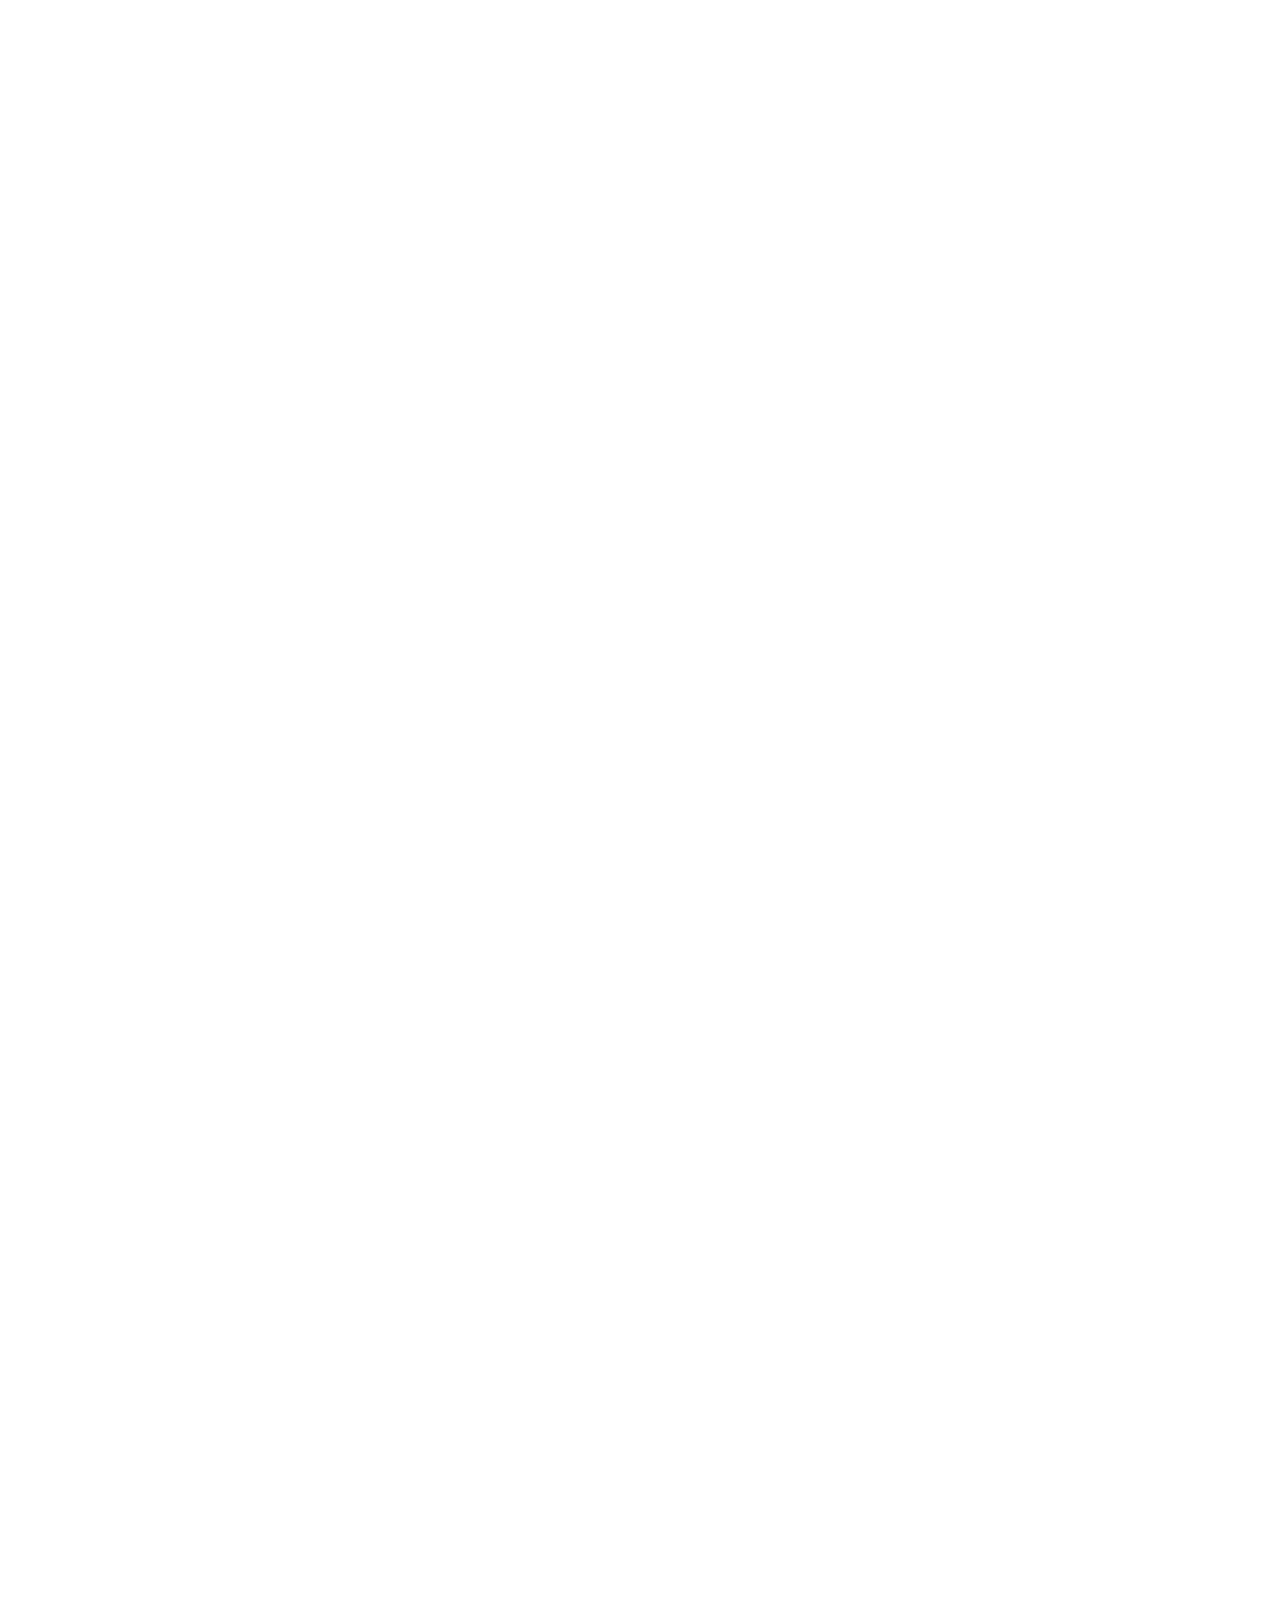
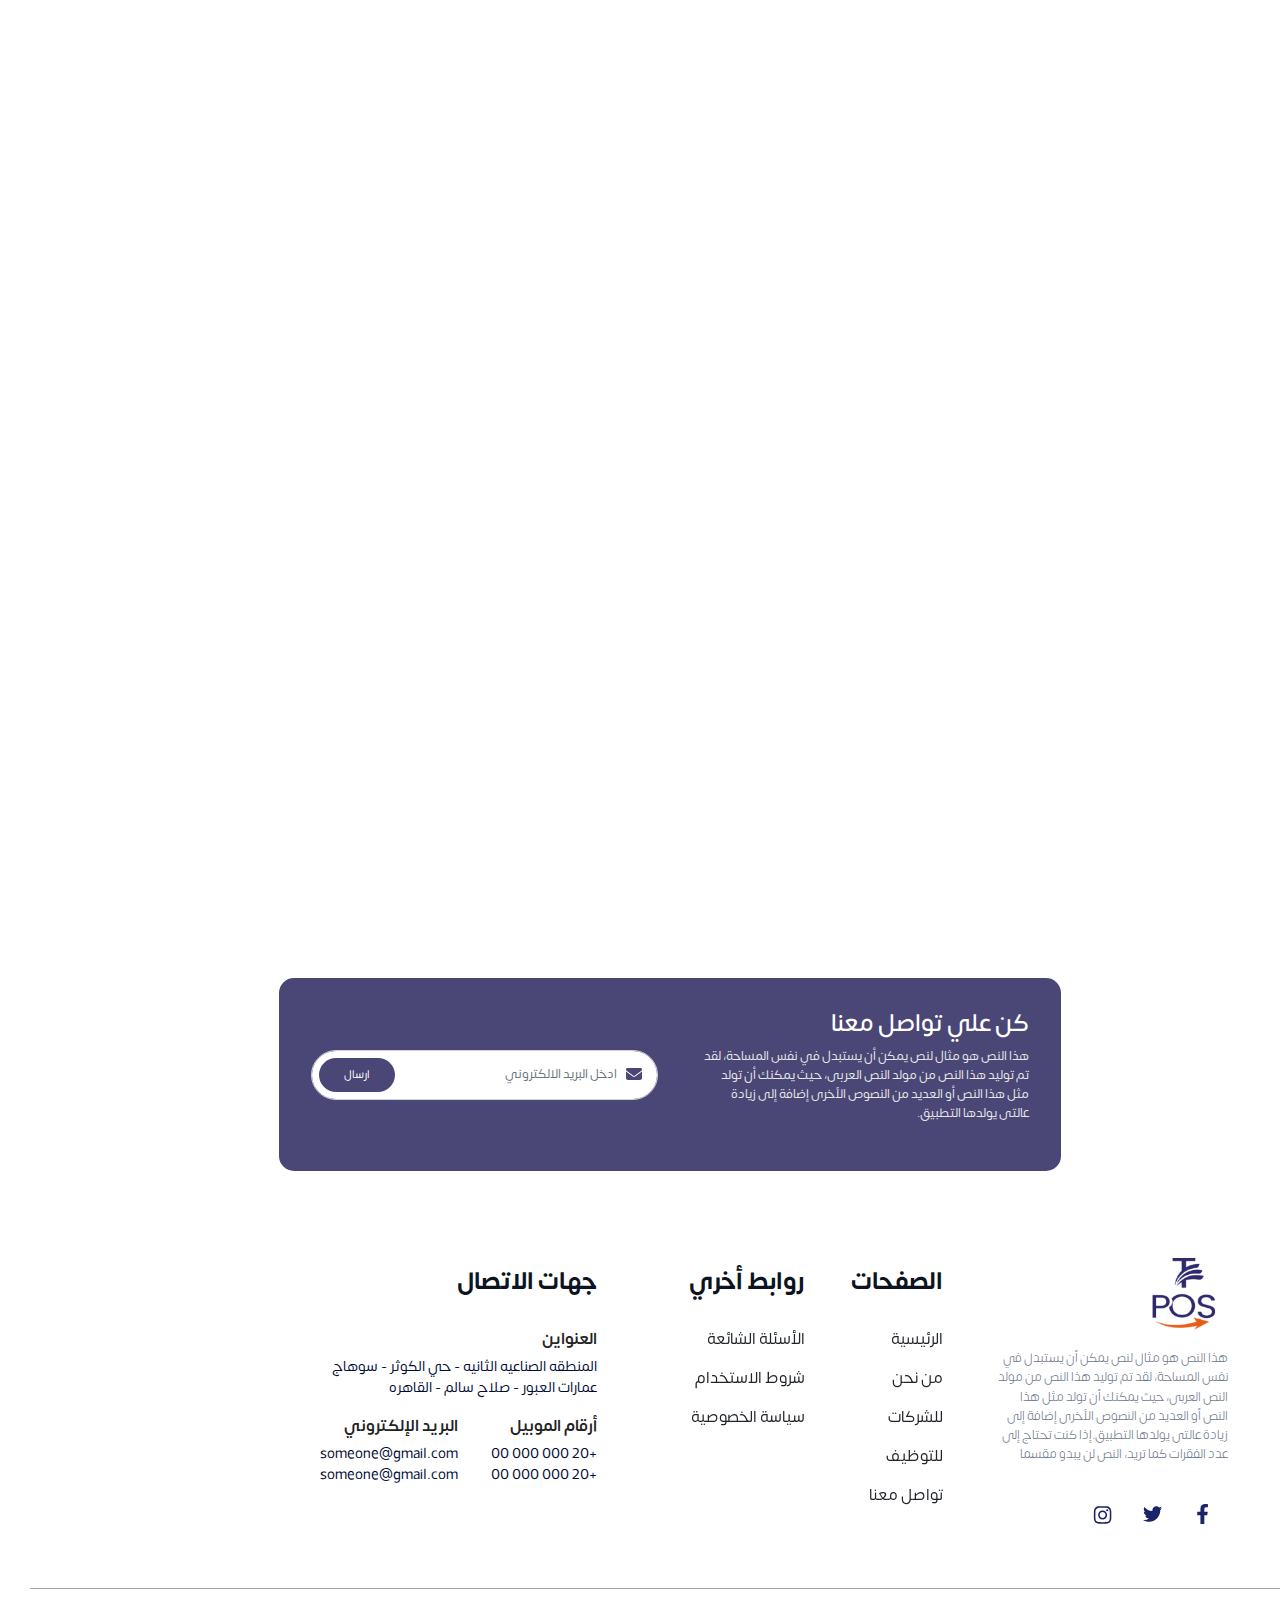
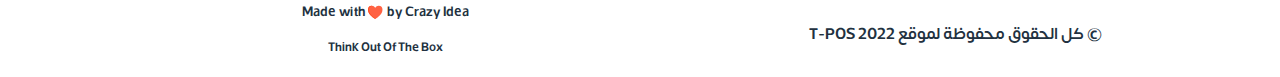
==== commit ad345610: "sevices related bottom section" ====
--- a/index.html
+++ b/index.html
@@ -236,7 +236,7 @@
         <div class="row">
           <!-- For loop this services card -->
           <div class="col-lg-3 col-md-6 col-12">
-            <div class="card_services">
+            <div class="card_services" id="showResturant">
               <img src="./media/image/services1.jpg" alt="services" />
               <h3>شحن لجميع المطاعم</h3>
               <p>
@@ -251,7 +251,7 @@
 
           <!-- For loop this services card -->
           <div class="col-lg-3 col-md-6 col-12">
-            <div class="card_services">
+            <div class="card_services" id="showCompany">
               <img src="./media/image/services2.jpg" alt="services" />
               <h3>شحن لجميع الشركات</h3>
               <p>
@@ -266,7 +266,7 @@
 
           <!-- For loop this services card -->
           <div class="col-lg-3 col-md-6 col-12">
-            <div class="card_services">
+            <div class="card_services" id="showMaintenance">
               <img src="./media/image/services3.jpg" alt="services" />
               <h3>جميع خدمات الصيانة</h3>
               <p>
@@ -281,7 +281,7 @@
 
           <!-- For loop this services card -->
           <div class="col-lg-3 col-md-6 col-12">
-            <div class="card_services">
+            <div class="card_services" id="showCustomer">
               <img src="./media/image/services4.jpg" alt="services" />
               <h3>خدمة عملاء 24 ساعة</h3>
               <p>
@@ -298,126 +298,241 @@
     </section>
     <!-- =========== ? services =========== -->
 
+    <!-- =========== ? shipping =========== -->
     <section class="shipping">
-      <img
-        src="./media/image/shipping.jpg"
-        class="background_img"
-        alt="shipping"
-      />
-
-      <div class="container">
-        <div class="row">
-          <div class="col-lg-6 col-12"></div>
-          <div class="col-lg-6 col-12">
-            <div class="swiper shippingTextSwiper">
-              <div class="swiper-wrapper">
-                <!-- For loop this swiper slide -->
-                <div class="swiper-slide">
-                  <h2>شحن لجميع الشركات</h2>
-                  <p>
-                    في سطور هذا النص هو مثال لنص يمكن أن يستبدل في نفس المساحة،
-                    لقد تم توليد هذا النص من مولد النص العربى، حيث يمكنك أن تولد
-                    مثل هذا النص أو العديد من النصوص الأخرى إضافة إلى زيادة عدد
-                    الحروف التى يولدها التطبيق. إذا كنت تحتاج إلى عدد أكبر من
-                    الفقرات يتيح لك مولد النص العربى زيادة عدد الفقرات كما تريد،
-                    النص لن يبدو مقسما ولا يحوي أخطاء لغوية، مولد النص العربى
-                    مفيد...
-                  </p>
-                  <p>
-                    في سطور هذا النص هو مثال لنص يمكن أن يستبدل في نفس المساحة،
-                    لقد تم توليد هذا النص من مولد النص العربى، حيث يمكنك أن تولد
-                    مثل هذا النص أو العديد من النصوص الأخرى إضافة إلى زيادة عدد
-                    الحروف التى يولدها التطبيق. إذا كنت تحتاج إلى عدد أكبر من
-                    الفقرات يتيح لك مولد النص العربى زيادة عدد الفقرات كما تريد،
-                    النص لن يبدو مقسما ولا يحوي أخطاء لغوية، مولد النص العربى
-                    مفيد...
-                  </p>
-                  <p>
-                    في سطور هذا النص هو مثال لنص يمكن أن يستبدل في نفس المساحة،
-                    لقد تم توليد هذا النص من مولد النص العربى، حيث يمكنك أن تولد
-                    مثل هذا النص أو العديد من النصوص الأخرى إضافة إلى زيادة عدد
-                    الحروف التى يولدها التطبيق. إذا كنت تحتاج إلى عدد أكبر من
-                    الفقرات يتيح لك مولد النص العربى زيادة عدد الفقرات كما تريد،
-                    النص لن يبدو مقسما ولا يحوي أخطاء لغوية، مولد النص العربى
-                    مفيد...
-                  </p>
-                  <p>
-                    في سطور هذا النص هو مثال لنص يمكن أن يستبدل في نفس المساحة،
-                    لقد تم توليد هذا النص من مولد النص العربى، حيث يمكنك أن تولد
-                    مثل هذا النص أو العديد من النصوص الأخرى إضافة إلى زيادة عدد
-                    الحروف التى يولدها التطبيق. إذا كنت تحتاج إلى عدد أكبر من
-                    الفقرات يتيح لك مولد النص العربى زيادة عدد الفقرات كما تريد،
-                    النص لن يبدو مقسما ولا يحوي أخطاء لغوية، مولد النص العربى
-                    مفيد...
-                  </p>
-                </div>
-                <!-- For loop this swiper slide -->
-
-                <!-- For loop this swiper slide -->
-                <div class="swiper-slide">
-                  <h2>شحن لجميع الشركات</h2>
-                  <p>
-                    في سطور هذا النص هو مثال لنص يمكن أن يستبدل في نفس المساحة،
-                    لقد تم توليد هذا النص من مولد النص العربى، حيث يمكنك أن تولد
-                    مثل هذا النص أو العديد من النصوص الأخرى إضافة إلى زيادة عدد
-                    الحروف التى يولدها التطبيق. إذا كنت تحتاج إلى عدد أكبر من
-                    الفقرات يتيح لك مولد النص العربى زيادة عدد الفقرات كما تريد،
-                    النص لن يبدو مقسما ولا يحوي أخطاء لغوية، مولد النص العربى
-                    مفيد...
-                  </p>
-                  <p>
-                    في سطور هذا النص هو مثال لنص يمكن أن يستبدل في نفس المساحة،
-                    لقد تم توليد هذا النص من مولد النص العربى، حيث يمكنك أن تولد
-                    مثل هذا النص أو العديد من النصوص الأخرى إضافة إلى زيادة عدد
-                    الحروف التى يولدها التطبيق. إذا كنت تحتاج إلى عدد أكبر من
-                    الفقرات يتيح لك مولد النص العربى زيادة عدد الفقرات كما تريد،
-                    النص لن يبدو مقسما ولا يحوي أخطاء لغوية، مولد النص العربى
-                    مفيد...
-                  </p>
-                  <p>
-                    في سطور هذا النص هو مثال لنص يمكن أن يستبدل في نفس المساحة،
-                    لقد تم توليد هذا النص من مولد النص العربى، حيث يمكنك أن تولد
-                    مثل هذا النص أو العديد من النصوص الأخرى إضافة إلى زيادة عدد
-                    الحروف التى يولدها التطبيق. إذا كنت تحتاج إلى عدد أكبر من
-                    الفقرات يتيح لك مولد النص العربى زيادة عدد الفقرات كما تريد،
-                    النص لن يبدو مقسما ولا يحوي أخطاء لغوية، مولد النص العربى
-                    مفيد...
-                  </p>
-                  <p>
-                    في سطور هذا النص هو مثال لنص يمكن أن يستبدل في نفس المساحة،
-                    لقد تم توليد هذا النص من مولد النص العربى، حيث يمكنك أن تولد
-                    مثل هذا النص أو العديد من النصوص الأخرى إضافة إلى زيادة عدد
-                    الحروف التى يولدها التطبيق. إذا كنت تحتاج إلى عدد أكبر من
-                    الفقرات يتيح لك مولد النص العربى زيادة عدد الفقرات كما تريد،
-                    النص لن يبدو مقسما ولا يحوي أخطاء لغوية، مولد النص العربى
-                    مفيد...
-                  </p>
-                </div>
-                <!-- For loop this swiper slide -->
-              </div>
-              <div class="swiper-pagination"></div>
-            </div>
-          </div>
-        </div>
-      </div>
-      <!-- Initialize Swiper -->
+      <!-- Shiping card show related services section -->
+      <div class="shiping_card" id="showResturantCard" style="display: none">
+        <img
+          src="./media/image/resturant.jpg"
+          class="background_img"
+          alt="shipping"
+        />
+        <div class="container">
+          <div class="row">
+            <div class="col-lg-6 col-12"></div>
+            <div class="col-lg-6 col-12">
+              <h2>شحن لجميع المطاعم</h2>
+              <p>
+                في سطور هذا النص هو مثال لنص يمكن أن يستبدل في نفس المساحة، لقد
+                تم توليد هذا النص من مولد النص العربى، حيث يمكنك أن تولد مثل هذا
+                النص أو العديد من النصوص الأخرى إضافة إلى زيادة عدد الحروف التى
+                يولدها التطبيق. إذا كنت تحتاج إلى عدد أكبر من الفقرات يتيح لك
+                مولد النص العربى زيادة عدد الفقرات كما تريد، النص لن يبدو مقسما
+                ولا يحوي أخطاء لغوية، مولد النص العربى مفيد...
+              </p>
+              <p>
+                في سطور هذا النص هو مثال لنص يمكن أن يستبدل في نفس المساحة، لقد
+                تم توليد هذا النص من مولد النص العربى، حيث يمكنك أن تولد مثل هذا
+                النص أو العديد من النصوص الأخرى إضافة إلى زيادة عدد الحروف التى
+                يولدها التطبيق. إذا كنت تحتاج إلى عدد أكبر من الفقرات يتيح لك
+                مولد النص العربى زيادة عدد الفقرات كما تريد، النص لن يبدو مقسما
+                ولا يحوي أخطاء لغوية، مولد النص العربى مفيد...
+              </p>
+              <p>
+                في سطور هذا النص هو مثال لنص يمكن أن يستبدل في نفس المساحة، لقد
+                تم توليد هذا النص من مولد النص العربى، حيث يمكنك أن تولد مثل هذا
+                النص أو العديد من النصوص الأخرى إضافة إلى زيادة عدد الحروف التى
+                يولدها التطبيق. إذا كنت تحتاج إلى عدد أكبر من الفقرات يتيح لك
+                مولد النص العربى زيادة عدد الفقرات كما تريد، النص لن يبدو مقسما
+                ولا يحوي أخطاء لغوية، مولد النص العربى مفيد...
+              </p>
+              <p>
+                في سطور هذا النص هو مثال لنص يمكن أن يستبدل في نفس المساحة، لقد
+                تم توليد هذا النص من مولد النص العربى، حيث يمكنك أن تولد مثل هذا
+                النص أو العديد من النصوص الأخرى إضافة إلى زيادة عدد الحروف التى
+                يولدها التطبيق. إذا كنت تحتاج إلى عدد أكبر من الفقرات يتيح لك
+                مولد النص العربى زيادة عدد الفقرات كما تريد، النص لن يبدو مقسما
+                ولا يحوي أخطاء لغوية، مولد النص العربى مفيد...
+              </p>
+            </div>
+          </div>
+        </div>
+      </div>
+      <!-- Shiping card show related services section -->
+
+      <!-- Shiping card show related services section -->
+      <div class="shiping_card" id="showCompanyCard">
+        <img
+          src="./media/image/company.jpg"
+          class="background_img"
+          alt="shipping"
+        />
+        <div class="container">
+          <div class="row">
+            <div class="col-lg-6 col-12"></div>
+            <div class="col-lg-6 col-12">
+              <h2>شحن لجميع الشركات</h2>
+              <p>
+                في سطور هذا النص هو مثال لنص يمكن أن يستبدل في نفس المساحة، لقد
+                تم توليد هذا النص من مولد النص العربى، حيث يمكنك أن تولد مثل هذا
+                النص أو العديد من النصوص الأخرى إضافة إلى زيادة عدد الحروف التى
+                يولدها التطبيق. إذا كنت تحتاج إلى عدد أكبر من الفقرات يتيح لك
+                مولد النص العربى زيادة عدد الفقرات كما تريد، النص لن يبدو مقسما
+                ولا يحوي أخطاء لغوية، مولد النص العربى مفيد...
+              </p>
+              <p>
+                في سطور هذا النص هو مثال لنص يمكن أن يستبدل في نفس المساحة، لقد
+                تم توليد هذا النص من مولد النص العربى، حيث يمكنك أن تولد مثل هذا
+                النص أو العديد من النصوص الأخرى إضافة إلى زيادة عدد الحروف التى
+                يولدها التطبيق. إذا كنت تحتاج إلى عدد أكبر من الفقرات يتيح لك
+                مولد النص العربى زيادة عدد الفقرات كما تريد، النص لن يبدو مقسما
+                ولا يحوي أخطاء لغوية، مولد النص العربى مفيد...
+              </p>
+              <p>
+                في سطور هذا النص هو مثال لنص يمكن أن يستبدل في نفس المساحة، لقد
+                تم توليد هذا النص من مولد النص العربى، حيث يمكنك أن تولد مثل هذا
+                النص أو العديد من النصوص الأخرى إضافة إلى زيادة عدد الحروف التى
+                يولدها التطبيق. إذا كنت تحتاج إلى عدد أكبر من الفقرات يتيح لك
+                مولد النص العربى زيادة عدد الفقرات كما تريد، النص لن يبدو مقسما
+                ولا يحوي أخطاء لغوية، مولد النص العربى مفيد...
+              </p>
+              <p>
+                في سطور هذا النص هو مثال لنص يمكن أن يستبدل في نفس المساحة، لقد
+                تم توليد هذا النص من مولد النص العربى، حيث يمكنك أن تولد مثل هذا
+                النص أو العديد من النصوص الأخرى إضافة إلى زيادة عدد الحروف التى
+                يولدها التطبيق. إذا كنت تحتاج إلى عدد أكبر من الفقرات يتيح لك
+                مولد النص العربى زيادة عدد الفقرات كما تريد، النص لن يبدو مقسما
+                ولا يحوي أخطاء لغوية، مولد النص العربى مفيد...
+              </p>
+            </div>
+          </div>
+        </div>
+      </div>
+      <!-- Shiping card show related services section -->
+
+      <!-- Shiping card show related services section -->
+      <div class="shiping_card" id="showMaintenanceCard" style="display: none">
+        <img
+          src="./media/image/maintenance.jpg"
+          class="background_img"
+          alt="shipping"
+        />
+        <div class="container">
+          <div class="row">
+            <div class="col-lg-6 col-12"></div>
+            <div class="col-lg-6 col-12">
+              <h2>جميع خدمات الصيانة</h2>
+              <p>
+                في سطور هذا النص هو مثال لنص يمكن أن يستبدل في نفس المساحة، لقد
+                تم توليد هذا النص من مولد النص العربى، حيث يمكنك أن تولد مثل هذا
+                النص أو العديد من النصوص الأخرى إضافة إلى زيادة عدد الحروف التى
+                يولدها التطبيق. إذا كنت تحتاج إلى عدد أكبر من الفقرات يتيح لك
+                مولد النص العربى زيادة عدد الفقرات كما تريد، النص لن يبدو مقسما
+                ولا يحوي أخطاء لغوية، مولد النص العربى مفيد...
+              </p>
+              <p>
+                في سطور هذا النص هو مثال لنص يمكن أن يستبدل في نفس المساحة، لقد
+                تم توليد هذا النص من مولد النص العربى، حيث يمكنك أن تولد مثل هذا
+                النص أو العديد من النصوص الأخرى إضافة إلى زيادة عدد الحروف التى
+                يولدها التطبيق. إذا كنت تحتاج إلى عدد أكبر من الفقرات يتيح لك
+                مولد النص العربى زيادة عدد الفقرات كما تريد، النص لن يبدو مقسما
+                ولا يحوي أخطاء لغوية، مولد النص العربى مفيد...
+              </p>
+              <p>
+                في سطور هذا النص هو مثال لنص يمكن أن يستبدل في نفس المساحة، لقد
+                تم توليد هذا النص من مولد النص العربى، حيث يمكنك أن تولد مثل هذا
+                النص أو العديد من النصوص الأخرى إضافة إلى زيادة عدد الحروف التى
+                يولدها التطبيق. إذا كنت تحتاج إلى عدد أكبر من الفقرات يتيح لك
+                مولد النص العربى زيادة عدد الفقرات كما تريد، النص لن يبدو مقسما
+                ولا يحوي أخطاء لغوية، مولد النص العربى مفيد...
+              </p>
+              <p>
+                في سطور هذا النص هو مثال لنص يمكن أن يستبدل في نفس المساحة، لقد
+                تم توليد هذا النص من مولد النص العربى، حيث يمكنك أن تولد مثل هذا
+                النص أو العديد من النصوص الأخرى إضافة إلى زيادة عدد الحروف التى
+                يولدها التطبيق. إذا كنت تحتاج إلى عدد أكبر من الفقرات يتيح لك
+                مولد النص العربى زيادة عدد الفقرات كما تريد، النص لن يبدو مقسما
+                ولا يحوي أخطاء لغوية، مولد النص العربى مفيد...
+              </p>
+            </div>
+          </div>
+        </div>
+      </div>
+      <!-- Shiping card show related services section -->
+
+      <!-- Shiping card show related services section -->
+      <div class="shiping_card" id="showCustomerCard" style="display: none">
+        <img
+          src="./media/image/customer.jpg"
+          class="background_img"
+          alt="shipping"
+        />
+        <div class="container">
+          <div class="row">
+            <div class="col-lg-6 col-12"></div>
+            <div class="col-lg-6 col-12">
+              <h2>خدمة عملاء 24 ساعة</h2>
+              <p>
+                في سطور هذا النص هو مثال لنص يمكن أن يستبدل في نفس المساحة، لقد
+                تم توليد هذا النص من مولد النص العربى، حيث يمكنك أن تولد مثل هذا
+                النص أو العديد من النصوص الأخرى إضافة إلى زيادة عدد الحروف التى
+                يولدها التطبيق. إذا كنت تحتاج إلى عدد أكبر من الفقرات يتيح لك
+                مولد النص العربى زيادة عدد الفقرات كما تريد، النص لن يبدو مقسما
+                ولا يحوي أخطاء لغوية، مولد النص العربى مفيد...
+              </p>
+              <p>
+                في سطور هذا النص هو مثال لنص يمكن أن يستبدل في نفس المساحة، لقد
+                تم توليد هذا النص من مولد النص العربى، حيث يمكنك أن تولد مثل هذا
+                النص أو العديد من النصوص الأخرى إضافة إلى زيادة عدد الحروف التى
+                يولدها التطبيق. إذا كنت تحتاج إلى عدد أكبر من الفقرات يتيح لك
+                مولد النص العربى زيادة عدد الفقرات كما تريد، النص لن يبدو مقسما
+                ولا يحوي أخطاء لغوية، مولد النص العربى مفيد...
+              </p>
+              <p>
+                في سطور هذا النص هو مثال لنص يمكن أن يستبدل في نفس المساحة، لقد
+                تم توليد هذا النص من مولد النص العربى، حيث يمكنك أن تولد مثل هذا
+                النص أو العديد من النصوص الأخرى إضافة إلى زيادة عدد الحروف التى
+                يولدها التطبيق. إذا كنت تحتاج إلى عدد أكبر من الفقرات يتيح لك
+                مولد النص العربى زيادة عدد الفقرات كما تريد، النص لن يبدو مقسما
+                ولا يحوي أخطاء لغوية، مولد النص العربى مفيد...
+              </p>
+              <p>
+                في سطور هذا النص هو مثال لنص يمكن أن يستبدل في نفس المساحة، لقد
+                تم توليد هذا النص من مولد النص العربى، حيث يمكنك أن تولد مثل هذا
+                النص أو العديد من النصوص الأخرى إضافة إلى زيادة عدد الحروف التى
+                يولدها التطبيق. إذا كنت تحتاج إلى عدد أكبر من الفقرات يتيح لك
+                مولد النص العربى زيادة عدد الفقرات كما تريد، النص لن يبدو مقسما
+                ولا يحوي أخطاء لغوية، مولد النص العربى مفيد...
+              </p>
+            </div>
+          </div>
+        </div>
+      </div>
+      <!-- Shiping card show related services section -->
+
       <script>
-        var swiper = new Swiper(".shippingTextSwiper", {
-          spaceBetween: 30,
-          slidesPerView: 1,
-          slidesPerGroup: 1,
-          loop: true,
-          pagination: {
-            el: ".swiper-pagination",
-            clickable: true,
-          },
-          autoplay: {
-            delay: 5000,
-            disableOnInteraction: false,
-          },
+        $(document).ready(function () {
+          $("#showResturant").click(function () {
+            $("#showResturantCard").show("slide");
+            $("#showCompanyCard").hide("slide");
+            $("#showMaintenanceCard").hide("slide");
+            $("#showCustomerCard").hide("slide");
+          });
+
+          $("#showCompany").click(function () {
+            $("#showCompanyCard").show("slide");
+            $("#showResturantCard").hide("slide");
+            $("#showMaintenanceCard").hide("slide");
+            $("#showCustomerCard").hide("slide");
+          });
+
+          $("#showMaintenance").click(function () {
+            $("#showMaintenanceCard").show("slide");
+            $("#showResturantCard").hide("slide");
+            $("#showCompanyCard").hide("slide");
+            $("#showCustomerCard").hide("slide");
+          });
+
+          $("#showCustomer").click(function () {
+            $("#showCustomerCard").show("slide");
+            $("#showMaintenanceCard").hide("slide");
+            $("#showResturantCard").hide("slide");
+            $("#showCompanyCard").hide("slide");
+          });
         });
       </script>
     </section>
+    <!-- =========== ? shipping =========== -->
 
     <!-- =========== ? statistics =========== -->
     <section
--- a/sass/style.css
+++ b/sass/style.css
@@ -405,6 +405,9 @@
   text-align: center;
   margin-bottom: 2rem;
 }
+.services .card_services {
+  cursor: pointer;
+}
 .services .card_services img {
   width: 100%;
   height: 250px;
@@ -431,6 +434,7 @@
   position: relative;
   height: 85vh;
   padding: 3rem 0;
+  overflow: hidden;
 }
 .shipping .background_img {
   position: absolute;
@@ -440,22 +444,20 @@
   right: 0;
   height: 100%;
   width: 100%;
+  z-index: -1;
 }
 .shipping .row {
   width: 100%;
   margin: 0;
   padding: 0;
 }
-.shipping .swiper {
-  overflow: hidden;
-}
-.shipping .swiper h2 {
+.shipping h2 {
   font-family: "semibold";
   color: #fff;
   margin-bottom: 2rem;
   position: relative;
 }
-.shipping .swiper h2::after {
+.shipping h2::after {
   content: "";
   position: absolute;
   border-bottom: 2px solid #FFB656;
@@ -464,27 +466,11 @@
   height: 5px;
   width: 30%;
 }
-.shipping .swiper p {
+.shipping p {
   font-family: "regular";
   color: #E0E0E0;
   font-size: 0.9rem;
   line-height: 1.8;
-}
-.shipping .swiper .swiper-pagination {
-  display: flex;
-  justify-content: center;
-  align-items: center;
-}
-.shipping .swiper .swiper-pagination .swiper-pagination-bullet {
-  background-color: #fff;
-  opacity: 0.4;
-  margin: 0 0.4rem;
-}
-.shipping .swiper .swiper-pagination .swiper-pagination-bullet-active {
-  opacity: 1;
-  width: 20px;
-  height: 8px;
-  border-radius: 5px;
 }
 
 /* ======= shipping ======= */
